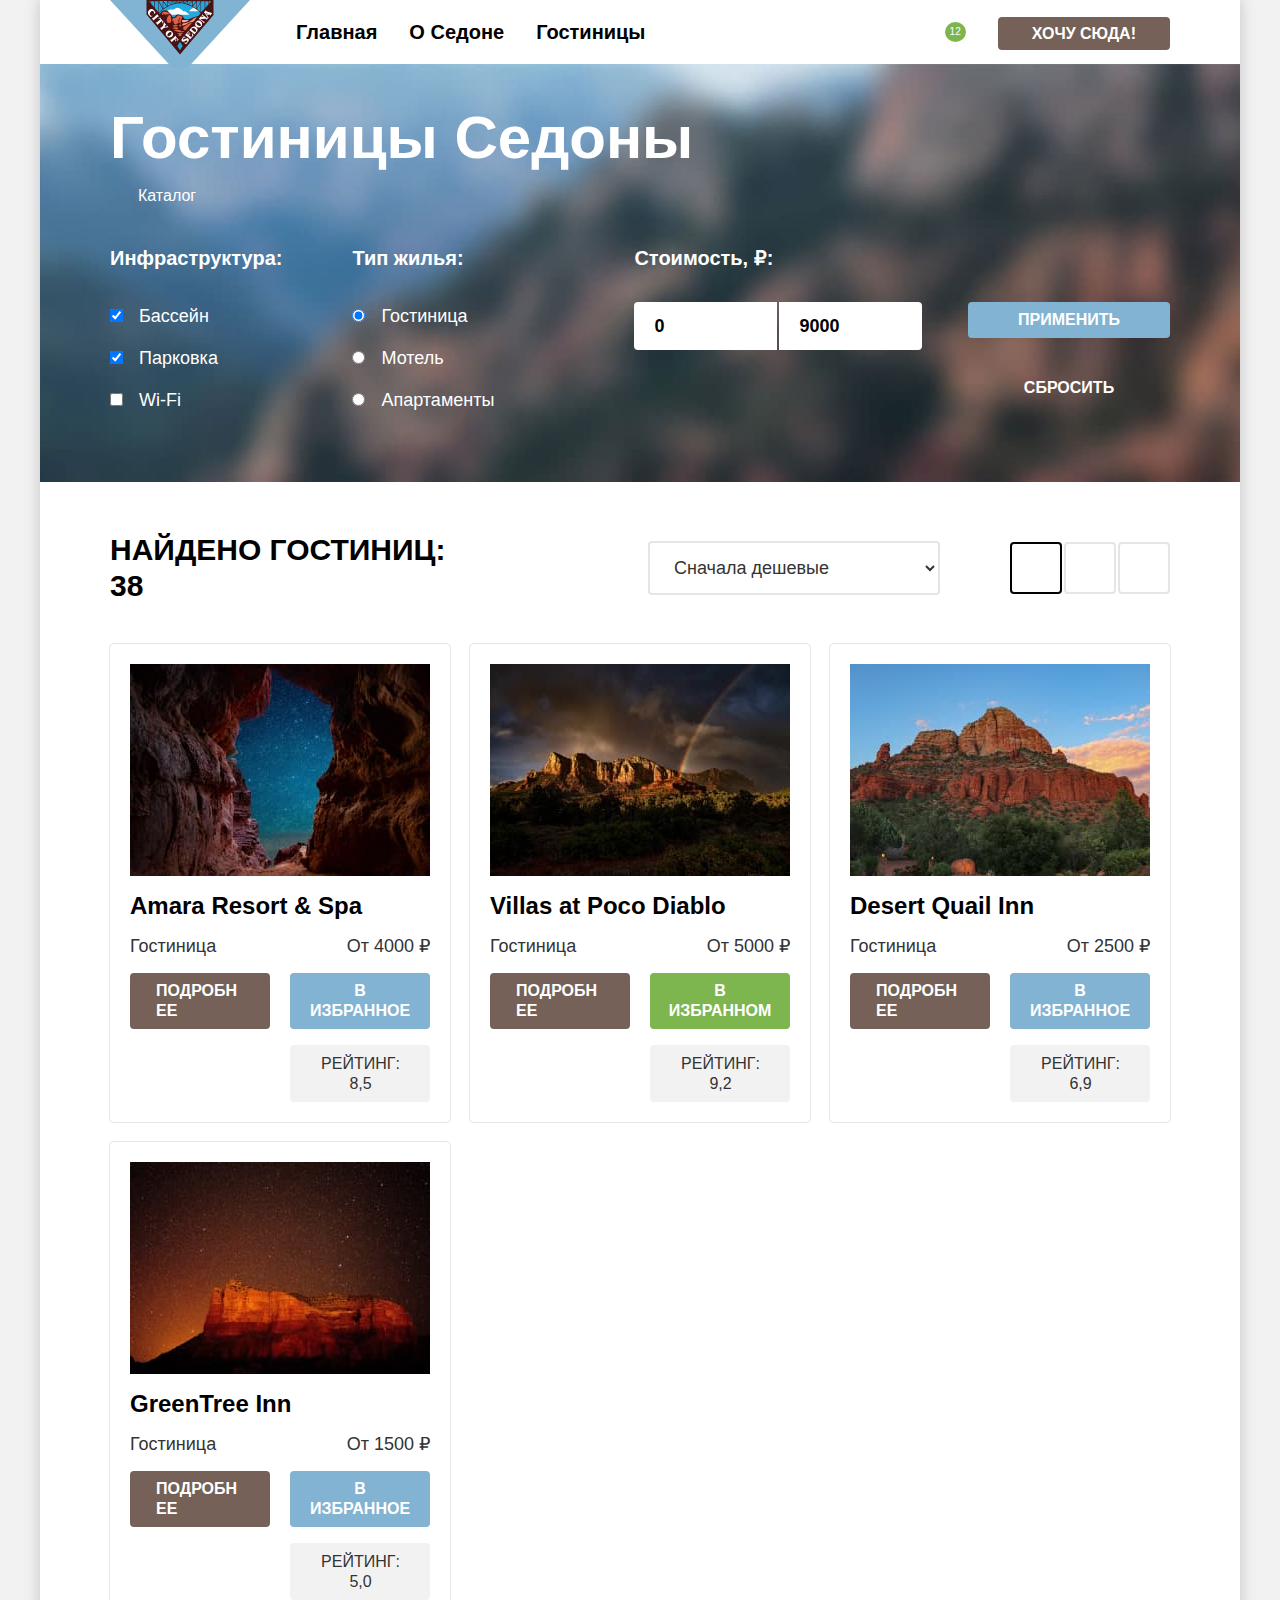
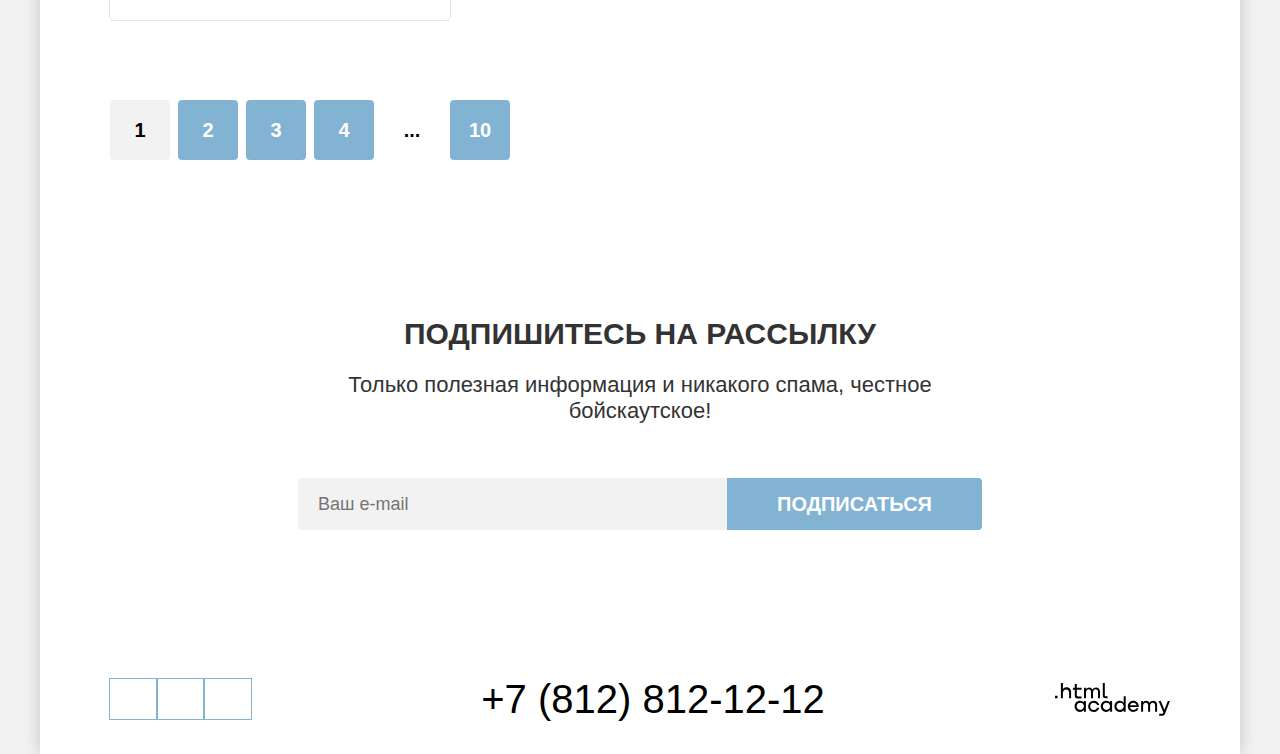
==== catalog.html @ 533cfab1 "Merge pull request #6 from AlexanderShuvatov/master" ====
<!DOCTYPE html>
<html lang="ru">

  <head>
    <meta charset="UTF-8" />
    <title>Каталог гостиниц Седоны</title>
    <link rel="stylesheet" href="styles/styles.css">
  </head>

  <body>
    <div class="site-container">
      <header data-test="header" class="page-header">
        <nav class="navigation">
          <a class="navigation-logo" href="index.html"><img src="images/logo-city-of-sedona.svg" width="140" height="70"
              alt="Логотип сайта Седона"></a>
          <ul class="navigation-list">
            <li class="navigation-item">
              <a class="navigation-link" href="index.html">Главная</a>
            </li>
            <li class="navigation-item">
              <a class="navigation-link" href="#">О Седоне</a>
            </li>
            <li class="navigation-item">
              <a class="navigation-link">Гостиницы</a>
            </li>
          </ul>
          <ul class="navigation-user-list">
            <li class="navigation-user-item">
              <a class="navigation-link navigation-user-link navigation-user-search" href="#">
                <span class="visually-hidden">Поиск</span>
              </a>
            </li>
            <li class="navigation-user-item">
              <a class="navigation-link navigation-user-link navigation-user-favourites" href="#">
                <span class="visually-hidden">Избранное</span>
                <span class="navigation-favourites-number">12</span>
              </a>
            </li>
            <li class="navigation-user-item navigation-user-item-btn">
              <a class="navigation-link navigation-user-link-btn btn" href="#">Хочу сюда!</a>
            </li>
          </ul>
        </nav>
      </header>
      <main data-test="main" class="catalog-main">
        <div class="filter-container">
          <header class="catalog-header">
            <h1 class="catalog-page-title">Гостиницы Седоны</h1>
            <ol class="breadcrumbs-list">
              <li class="breadcrumbs-item">
                <a class="breadcrumbs-item-link" href="index.html">
                  <span class="visually-hidden">Главная страница</span>
                </a>
              </li>
              <li class="breadcrumbs-item">
                <a class="breadcrumbs-item-link current">Каталог</a>
              </li>
            </ol>
          </header>
          <section data-test="filter" class="catalog-filter">
            <h2 class="visually-hidden">Фильтр гостиниц</h2>
            <form class="filter-form" action="https://echo.htmlacademy.ru/" method="get">
              <fieldset class="checkbox-filter-field">
                <legend class="fieldset-legend">Инфраструктура:</legend>
                <ul class="filter-list checkbox-filter-list">
                  <li class="filter-input checkbox-filter-input">
                    <label class="filter-label" for="swimming-pool"><input type="checkbox" id="swimming-pool"
                        name="Бассейн" value="Да" checked>Бассейн</label>
                  </li>
                  <li class="filter-input checkbox-filter-input">
                    <label class="filter-label" for="parking"><input type="checkbox" id="parking" name="Парковка"
                        value="Да" checked>Парковка</label>
                  </li>
                  <li class="filter-input checkbox-filter-input">
                    <label class="filter-label" for="wi-fi"><input type="checkbox" id="wi-fi" name="Wi-Fi"
                        value="Да">Wi-Fi</label>
                  </li>
                </ul>
              </fieldset>
              <fieldset class="radio-filter-field">
                <legend class="fieldset-legend">Тип жилья:</legend>
                <ul class="filter-list radio-filter-list">
                  <li class="filter-input radio-filter-input">
                    <label class="filter-label" for="hotel"><input type="radio" id="hotel" name="Тип жилья:"
                        value="Гостиница" checked>Гостиница</label>
                  </li>
                  <li class="filter-input radio-filter-input">
                    <label class="filter-label" for="motel"><input type="radio" id="motel" name="Тип жилья:"
                        value="Мотель">Мотель</label>
                  </li>
                  <li class="filter-input radio-filter-input">
                    <label class="filter-label" for="apartments"><input type="radio" id="apartments" name="Тип жилья:"
                        value="Апартаменты">Апартаменты</label>
                  </li>
                </ul>
              </fieldset>
              <fieldset class="cost-filter-field">
                <legend class="fieldset-legend fieldset-cost-legend">Стоимость, ₽:</legend>
                <label class="cost-filter-label min-cost-filter-label" for="min-cost"><span
                    class="visually-hidden">От:</span><input class="min-cost-filter" type="number" id="min-cost"
                    name="Стоимость от:" min="0" value="0"></label>
                <label class="cost-filter-label max-cost-filter-label" for="max-cost"><span
                    class="visually-hidden">До:</span><input class="max-cost-filter" type="number" id="max-cost"
                    name="Стоимость до:" min="0" value="9000"></label>
              </fieldset>
              <div class="filter-button-container">
                <button class="filter-btn filter-submit-btn" type="submit">Применить</button>
                <button class="filter-btn filter-reset-btn" type="reset">Сбросить</button>
              </div>
            </form>
          </section>
        </div>
        <div class="catalog-container">
          <section data-test="catalog" class="catalog">
            <div class="sorting-container">
              <h2 class="sorting-title">Найдено гостиниц: <span>38</span></h2>
              <select class="sorting-select" name="sorting-items">
                <option value="Сначала дешевые">Сначала дешевые</option>
                <option value="Сначала дорогие">Сначала дорогие</option>
              </select>
              <ul class="view-change-list">
                <li class="view-change-item active">
                  <a class="view-change-link view-change-link-tile" href="catalog.html?view=tile"><span
                      class="visually-hidden">Плитка</span></a>
                </li>
                <li class="view-change-item">
                  <a class="view-change-link view-change-link-card" href="catalog.html?view=card"><span
                      class="visually-hidden">Карточка</span></a>
                </li>
                <li class="view-change-item">
                  <a class="view-change-link view-change-link-list" href="catalog.html?view=list"><span
                      class="visually-hidden">Список</span></a>
                </li>
              </ul>
            </div>
            <ul class="catalog-hotels-list">
              <li class="catalog-hotel-card">
                <a href="#"><img src="images/catalog/hotel-amara-resort-spa.jpg" width="300" height="212"
                    alt="Амара Резорт и Спа"></a>
                <a class="hotels-item-link hotels-item-link-title" href="#">
                  <h3 class="catalog-hotel-title">Amara Resort & Spa</h3>
                </a>
                <p>Гостиница</p>
                <p class="hotel-cost">От 4000 ₽</p>
                <a class="more-details-btn btn" href="#">Подробнее</a>
                <button class="add-to-favourite-btn" type="button">В избранное</button>
                <p><span class="visually-hidden">4 звезды</span></p>
                <p class="hotel-rating">Рейтинг: 8,5</p>
              </li>
              <li class="catalog-hotel-card">
                <a href="#"><img src="images/catalog/hotel-villas-at-poco-diablo.jpg" width="300" height="212"
                    alt="Виллы Оф Поко Дайабло"></a>
                <a class="hotels-item-link hotels-item-link-title" href="#">
                  <h3 class="catalog-hotel-title">Villas at Poco Diablo</h3>
                </a>
                <p>Гостиница</p>
                <p class="hotel-cost">От 5000 ₽</p>
                <a class="more-details-btn btn" href="#">Подробнее</a>
                <button class="add-to-favourite-btn add-to-favourite-btn-active" type="button">В избранном</button>
                <p><span class="visually-hidden">4 звезды</span></p>
                <p class="hotel-rating">Рейтинг: 9,2</p>
              </li>
              <li class="catalog-hotel-card">
                <a href="#"><img src="images/catalog/hotel-desert-quail-inn.jpg" width="300" height="212"
                    alt="Дезерт Квейл Инн"></a>
                <a class="hotels-item-link hotels-item-link-title" href="#">
                  <h3 class="catalog-hotel-title">Desert Quail Inn</h3>
                </a>
                <p>Гостиница</p>
                <p class="hotel-cost">От 2500 ₽</p>
                <a class="more-details-btn btn" href="#">Подробнее</a>
                <button class="add-to-favourite-btn" type="button">В избранное</button>
                <p><span class="visually-hidden">3 звезды</span></p>
                <p class="hotel-rating">Рейтинг: 6,9</p>
              </li>
              <li class="catalog-hotel-card">
                <a href="#"><img src="images/catalog/hotel-greentree-inn.jpg" width="300" height="212"
                    alt="Гринтри Инн"></a>
                <a class="hotels-item-link hotels-item-link-title" href="#">
                  <h3 class="catalog-hotel-title">GreenTree Inn</h3>
                </a>
                <p>Гостиница</p>
                <p class="hotel-cost">От 1500 ₽</p>
                <a class="more-details-btn btn" href="#">Подробнее</a>
                <button class="add-to-favourite-btn" type="button">В избранное</button>
                <p><span class="visually-hidden">2 звезды</span></p>
                <p class="hotel-rating">Рейтинг: 5,0</p>
              </li>
            </ul>
            <ul class="pagination-list">
              <li class="pagination-item current">
                <a class="pagination-link current" href="#">1</a>
              </li>
              <li class="pagination-item">
                <a class="pagination-link" href="#">2</a>
              </li>
              <li class="pagination-item">
                <a class="pagination-link" href="#">3</a>
              </li>
              <li class="pagination-item">
                <a class="pagination-link" href="#">4</a>
              </li>
              <li class="pagination-item pagination-item-more">
                <a class="pagination-link pagination-link-more" href="#">...</a>
              </li>
              <li class="pagination-item">
                <a class="pagination-link" href="#">10</a>
              </li>
            </ul>
          </section>
        </div>
        <section data-test="subscribe" class="subscribe">
          <h2 class="subscribe-title subscribe-catalog-title">Подпишитесь на рассылку</h2>
          <p class="subscribe-text">Только полезная информация и никакого спама, честное бойскаутское!</p>
          <form class="subscribe-form" action="https://echo.htmlacademy.ru/" method="post">
            <label for="user-email" class="visually-hidden">Введите ваш e-mail:</label>
            <input class="subscribe-email" id="user-email" name="email" type="email" placeholder="Ваш e-mail"
              autocomplete="off" required>
            <button class="subscribe-btn" type="submit">Подписаться</button>
          </form>
        </section>
      </main>
      <footer data-test="footer" class="page-footer">
        <ul class="socials-list">
          <li class="socials-item">
            <a class="social-link social-link-vk" href="#"><span class="visually-hidden">В Контакте</span></a>
          </li>
          <li class="socials-item">
            <a class="social-link social-link-telegramm" href="#"><span class="visually-hidden">Телеграмм</span></a>
          </li>
          <li class="socials-item">
            <a class="social-link social-link-youtube" href="#"><span class="visually-hidden">Youtube</span></a>
          </li>
        </ul>
        <address class="phone-number">
          <a class="phone-number-link" href="tel:+78128121212">+7 (812) 812-12-12</a>
        </address>
        <a class="htmlacademy-logo" href="https://htmlacademy.ru/intensive/htmlcss">
          <span class="visually-hidden">Логотип HTML Academy</span>
        </a>
      </footer>
    </div>
  </body>

</html>
---- styles/styles.css ----
@font-face {
  font-family: "PT Sans";
  font-weight: 400;
  font-style: normal;
  src: url(../fonts/ptsans-400.woff2) format(woff2);
  font-display: swap;
}

@font-face {
  font-family: "PT Sans";
  font-weight: 700;
  font-style: normal;
  src: url(../fonts/ptsans-700.woff2) format(woff2);
  font-display: swap;
}

html {
  height: 100%;
}

body {
  height: 100%;
  margin: 0;
  font-family: "PT Sans", "Arial", sans-serif;
  font-size: 22px;
  line-height: 26px;
  font-weight: normal;
  color: #333333;
  background-color: #F2F2F2;
}

.visually-hidden {
  position: absolute;
  width: 1px;
  height: 1px;
  margin: -1px;
  border: 0;
  padding: 0;
  white-space: nowrap;
  clip-path: inset(100%);
  clip: rect(0 0 0 0);
  overflow: hidden;
}

.site-container {
  display: flex;
  flex-direction: column;
  width: 1200px;
  min-height: 100%;
  margin: 0 auto;
  background-color: #ffffff;
  box-shadow: 0 0 15px rgba(0, 0, 0, 0.2);
}

.page-header {
  color: #000000;
  background-color: #ffffff;
}

.navigation {
  display: flex;
  gap: 30px;
  padding: 0 70px;
  font-size: 20px;
  line-height: 24px;
  font-weight: 700;
}

.navigation-logo {
  display: block;
  width: 140px;
  margin-bottom: -11px;
  z-index: 1;
}

.navigation-list {
  display: flex;
  flex-wrap: wrap;
  align-items: flex-start;
  min-width: 350px;
  margin: 0;
  padding: 0;
  list-style-type: none;
}

.navigation-item .navigation-link {
  display: block;
  padding: 20px 16px;
}

.navigation-link {
  text-decoration: none;
  color: inherit;
}

.navigation-user-list {
  display: flex;
  flex-wrap: wrap;
  justify-content: flex-end;
  align-items: flex-start;
  min-width: 320px;
  margin: 0;
  margin-left: auto;
  padding: 0;
  list-style-type: none;
}

.navigation-user-link {
  display: block;
  min-width: 20px;
  min-height: 20px;
  padding: 22px 12px;
}

.navigation-favourites-number {
  display: block;
  min-width: 20px;
  min-height: 20px;
  padding: 5px 5px;
  box-sizing: border-box;
  font-size: 10px;
  line-height: 10px;
  font-weight: normal;
  color: #ffffff;
  background-color: #7DB54F;
  border-radius: 50%;
}

.navigation-user-item-btn {
  min-width: 160px;
  padding: 20px 0 20px 20px;
}

.navigation-user-link-btn {
  padding: 8px 34px;
  font-size: 16px;
  line-height: 20px;
  font-weight: 700;
  text-transform: uppercase;
  color: #ffffff;
}

.btn {
  background-color: #756157;
  border-radius: 4px;
}

.page-main {
  flex-grow: 1;
  text-align: center;
}

.page-hero {
  display: flex;
  flex-direction: column;
  justify-content: center;
  align-items: center;
  background-color: #82B3D3;
  background-image: url(../images/divider.svg), url(../images/index-background.jpg);
  background-repeat: no-repeat;
  background-size: 100% auto, cover;
  background-position: left bottom, center;
}

.welcome-logo {
  padding: 51px 371px 82px;
}

.advantages {
  display: flex;
  flex-direction: column;
  justify-content: center;
  align-items: center;
  padding-top: 69px;
  background-color: #ffffff;
}

.advantages-slogan {
  max-width: 620px;
  margin: 0;
  margin-bottom: 25px;
  font-size: 30px;
  line-height: 36px;
  font-weight: 700;
  text-transform: uppercase;
  color: #000000;
}

.advantages-text {
  margin: 0;
  margin-bottom: 90px;
  padding: 0 70px;
}

.advantages-list {
  display: flex;
  flex-wrap: wrap;
  margin: 0;
  padding: 0;
  list-style-type: none;
}

.advantages-item-short {
  display: flex;
  flex-direction: column;
  flex-grow: 1;
  justify-content: center;
  align-items: center;
  box-sizing: border-box;
  width: 400px;
  min-height: 385px;
  padding: 20px 85px;
}

.advantages-item-short:nth-child(even) {
  background-color: rgba(131, 179, 211, 0.12);
}

.advantages-item-short:nth-child(odd) {
  background-color: rgba(131, 179, 211, 0.2);
}

.advantages-item-subtitle {
  margin: 0;
  margin-bottom: 60px;
  max-width: 175px;
  font-size: 24px;
  line-height: 28px;
  text-transform: uppercase;
  color: #000000;
}

.advantages-item-text {
  margin: 0;
  font-size: 18px;
  line-height: 21px;
}

.advantages-item-with-photo {
  display: flex;
  color: #ffffff;
  background-color: #82B3D3;
}

.advantages-item-with-photo:last-child {
  flex-direction: row-reverse;
}

.advantages-item-with-photo .advantages-container {
  display: flex;
  flex-direction: column;
  justify-content: center;
  align-items: center;
  box-sizing: border-box;
  padding: 20px 85px;
}

.advantages-item-with-photo .advantages-item-subtitle {
  color: inherit;
}

.advantages-item-with-photo img {
  display: block;
  align-self: center;
}

.advantages-container {
  display: flex;
  flex-direction: column;
  justify-content: center;
}

.services {
  display: flex;
  flex-direction: column;
  justify-content: center;
  align-items: center;
  padding-top: 64px;
  background-color: #ffffff;
}

.services-slogan {
  max-width: 505px;
  margin: 0;
  margin-bottom: 20px;
  font-size: 30px;
  line-height: 36px;
  font-weight: 700;
  text-transform: uppercase;
  color: #000000;
}

.services-text {
  margin: 0;
  margin-bottom: 64px;
  padding: 0 70px;
}

.services-list {
  display: flex;
  flex-wrap: wrap;
  margin: 0;
  padding: 0;
  list-style-type: none;
}

.services-item {
  display: flex;
  flex-direction: column;
  flex-grow: 1;
  justify-content: center;
  padding: 10px 85px;
  box-sizing: border-box;
  width: 400px;
  min-height: 385px;
}

.services-item:nth-child(odd) {
  background-color: rgba(131, 179, 211, 0.12)
}

.services-item-subtitle {
  margin: 0;
  margin-bottom: 30px;
  font-size: 24px;
  line-height: 28px;
  text-transform: uppercase;
  word-break: break-all;
  color: #000000;
}

.services-item-text {
  margin: 0;
  font-size: 18px;
  line-height: 21px;
}

.search {
  display: flex;
  flex-direction: column;
  justify-content: center;
  align-items: center;
  padding: 96px 304px;
  background-color: #ffffff;
}

.search-title {
  margin: 0;
  margin-bottom: 20px;
  font-size: 30px;
  line-height: 36px;
  text-transform: uppercase;
  color: #000000;
}

.search-text {
  margin: 0;
  margin-bottom: 54px;
}

.search-btn {
  padding: 8px 50px;
  border-style: none;
  font-family: inherit;
  font-size: 20px;
  line-height: 36px;
  font-weight: 700;
  text-transform: uppercase;
  color: #ffffff;
  cursor: pointer;
}

.subscribe {
  display: flex;
  flex-direction: column;
  justify-content: center;
  align-items: center;
  padding: 96px 258px 104px;
  text-align: center;
  background-color: #ffffff;
}

.page-main-subscribe {
  color: #ffffff;
  background-color: #82B3D3;
  background-image: url(../images/subscribe-background.jpg);
  background-repeat: no-repeat;
  background-size: cover;
  background-position: top;
}

.subscribe-title {
  margin: 0;
  margin-bottom: 20px;
  font-size: 30px;
  line-height: 36px;
  text-transform: uppercase;
}

.subscribe-text {
  margin: 0;
  margin-bottom: 54px;
}

.subscribe-form {
  display: flex;
  min-width: 684px;
}

.subscribe-email {
  flex-grow: 1;
  padding: 14px 20px;
  box-sizing: border-box;
  font-family: inherit;
  font-size: 18px;
  line-height: 24px;
  background-color: #F2F2F2;
  border-style: none;
  border-top-left-radius: 4px;
  border-bottom-left-radius: 4px;
}

.subscribe-btn {
  padding: 8px 50px;
  font-family: inherit;
  font-size: 20px;
  line-height: 36px;
  font-weight: 700;
  text-transform: uppercase;
  color: #ffffff;
  background-color: #82B3D3;
  border-style: none;
  border-top-right-radius: 4px;
  border-bottom-right-radius: 4px;
  cursor: pointer;
}

.page-footer {
  display: flex;
  justify-content: space-between;
  align-items: center;
  min-height: 50px;
  padding: 40px 70px 30px 70px;
  color: #000000;
  background-color: #ffffff;
}

.socials-list {
  display: flex;
  flex-wrap: wrap;
  align-items: center;
  max-width: 142px;
  min-height: 40px;
  margin: 0;
  padding: 0;
  list-style-type: none;
}

.social-link {
  display: block;
  min-width: 47px;
  height: 40px;

  outline: 1px solid #82B3D3;
}

.page-footer .phone-number-link {
  max-width: 720px;
  font-size: 40px;
  line-height: 40px;
  font-style: normal;
  text-decoration: none;
  color: #000000;
}

.page-footer .htmlacademy-logo {
  min-width: 115px;
  min-height: 33px;
  background-image: url(../images/html-academy-logo.svg);
  background-repeat: no-repeat;
  background-position: center;
}

.catalog-main {
  flex-grow: 1;
  background-color: #ffffff;
}

.filter-container {
  display: flex;
  flex-direction: column;
  padding: 35px 70px 70px 70px;
  color: #ffffff;
  background-color: #82B3D3;
  background-image: url(../images/filter-background.jpg);
  background-repeat: no-repeat;
  background-size: cover;
  background-position: center;
}

.catalog-page-title {
  margin: 0;
  margin-bottom: 8px;
  font-size: 60px;
  line-height: 78px;
}

.breadcrumbs-list {
  display: flex;
  margin: 0;
  margin-bottom: 40px;
  padding: 0;
  font-size: 16px;
  line-height: 21px;
  list-style-type: none;
}

.breadcrumbs-item {
  margin-right: 28px;
}

.breadcrumbs-item-link {
  color: inherit;
  text-decoration: none;
}

.catalog-filter {
  display: flex;
  flex-direction: column;
}

.filter-form {
  display: flex;
  min-height: 160px;
}

.checkbox-filter-field {
  margin: 0;
  margin-right: 70px;
  padding: 0;
  border-style: none;
}

.fieldset-legend {
  margin-bottom: 32px;
  padding: 0;
  font-size: 20px;
  line-height: 24px;
  font-weight: 700;
}

.filter-list {
  list-style-type: none;
}

.checkbox-filter-list {
  margin: 0;
  padding: 0;
}

.filter-input:not(:last-child) {
  margin-bottom: 16px;
}

.filter-label {
  font-size: 18px;
  line-height: 23px;
}

.filter-label input {
  margin: 0;
  margin-right: 16px;
}

.radio-filter-field {
  margin: 0;
  margin-right: 140px;
  padding: 0;
  border-style: none;
}

.radio-filter-list {
  margin: 0;
  padding: 0;
}

.cost-filter-field {
  display: flex;
  flex-wrap: wrap;
  margin: 0;
  padding: 0;
  border-style: none;
}

.min-cost-filter {
  width: 143px;
  margin: 0;
  margin-right: 2px;
  padding: 12px 20px;
  box-sizing: border-box;
  font-family: inherit;
  font-size: 18px;
  line-height: 24px;
  font-weight: 700;
  border-style: none;
  border-top-left-radius: 4px;
  border-bottom-left-radius: 4px;
}

.max-cost-filter {
  width: 143px;
  margin: 0;
  padding: 12px 20px;
  box-sizing: border-box;
  font-family: inherit;
  font-size: 18px;
  line-height: 24px;
  font-weight: 700;
  border-style: none;
  border-top-right-radius: 4px;
  border-bottom-right-radius: 4px;
}

.filter-button-container {
  display: flex;
  flex-direction: column;
  margin-left: auto;
}

.filter-btn {
  padding: 8px 50px;
  border-radius: 4px;
  border-style: none;
  font-family: inherit;
  font-size: 16px;
  line-height: 20px;
  font-weight: 700;
  text-transform: uppercase;
  color: #ffffff;
}

.filter-submit-btn {
  margin: 56px 0 32px;
  background-color: #82B3D3;
  cursor: pointer;
}

.filter-reset-btn {
  background-color: transparent;
  cursor: pointer;
}

.catalog-container {
  padding: 50px 70px 60px;
}

.catalog {
  font-size: 18px;
  line-height: 21px;
  color: #000000;
  background-color: #ffffff;
}

.sorting-container {
  display: flex;
  align-items: center;
  margin-bottom: 40px;
  color: #000000;
  background-color: #ffffff;
}

.sorting-title {
  width: 338px;
  margin: 0;
  margin-right: 200px;
  font-size: 30px;
  line-height: 36px;
  text-transform: uppercase;
}

.sorting-select {
  width: 292px;
  padding: 14px 35px 14px 20px;
  box-sizing: border-box;
  font-family: inherit;
  font-size: 18px;
  line-height: 21px;
  color: #333333;
  background-color: #ffffff;
  border: 2px solid #E5E5E5;
  border-radius: 4px;
}

.view-change-list {
  display: flex;
  justify-content: space-between;
  width: 160px;
  margin: 0;
  margin-left: auto;
  padding: 0;
  list-style-type: none;
}

.view-change-item {
  width: 48px;
  height: 48px;
  border: 2px solid #E5E5E5;
  border-radius: 4px;
}

.view-change-item.active {
  border: 2px solid #000000;
}

.view-change-link {
  display: block;
  width: 16px;
  height: 14px;
  padding: 17px 16px;
  color: #000000;
  text-decoration: none;
}

.catalog-hotels-list {
  display: grid;
  grid-template-columns: repeat(3, 340px);
  gap: 20px;
  margin: 0;
  margin-bottom: 80px;
  padding: 0;
  list-style-type: none;
}

.catalog-hotel-card {
  display: grid;
  grid-template-columns: repeat(2, 140px);
  grid-template-rows: min-content auto;
  grid-auto-rows: min-content;
  gap: 16px 20px;
  padding: 20px;
  outline: 1px solid #E6E6E6;
  border-radius: 4px;
}

.hotels-item-link {
  text-decoration: none;
  color: #000000;
}

.catalog-hotel-card img {
  display: block;
}

.hotels-item-link-title {
  grid-column: 1 / -1;
}

.catalog-hotel-title {
  margin: 0;
  font-size: 24px;
  line-height: 28px;
}

.catalog-hotel-card p {
  margin: 0;
  color: #333333;
}

.catalog-hotel-card .hotel-cost {
  text-align: end;
}

.more-details-btn {
  padding: 8px 26px;
  font-size: 16px;
  line-height: 20px;
  font-weight: 700;
  font-style: normal;
  text-transform: uppercase;
  text-decoration: none;
  word-break: break-all;
  color: #ffffff;
}

.add-to-favourite-btn {
  padding: 8px 20px;
  border-style: none;
  border-radius: 4px;
  font-family: inherit;
  font-size: 16px;
  line-height: 20px;
  font-weight: 700;
  text-transform: uppercase;
  color: #ffffff;
  background-color: #82B3D3;
  cursor: pointer;
}

.add-to-favourite-btn-active {
  padding: 8px 18px;
  background-color: #7DB54F;
}

.hotel-rating {
  box-sizing: border-box;
  padding: 9px 22px 8px 23px;
  border-radius: 4px;
  font-size: 16px;
  line-height: 20px;
  text-align: center;
  text-transform: uppercase;
  background-color: #F2F2F2;
}

.pagination-list {
  display: flex;
  flex-wrap: wrap;
  gap: 8px;
  margin: 0;
  padding: 0;
  list-style-type: none;
}

.pagination-item {
  min-width: 60px;
  min-height: 60px;
  color: #ffffff;
  background-color: #82B3D3;
  border-radius: 4px;
}

.pagination-item.current {
  color: #000000;
  background-color: #F2F2F2;
}

.pagination-link {
  display: block;
  padding: 12px 12px;
  font-size: 20px;
  line-height: 36px;
  font-weight: 700;
  text-align: center;
  text-decoration: none;
  color: inherit;
}

.pagination-item-more {
  color: #000000;
  background-color: #ffffff;
}
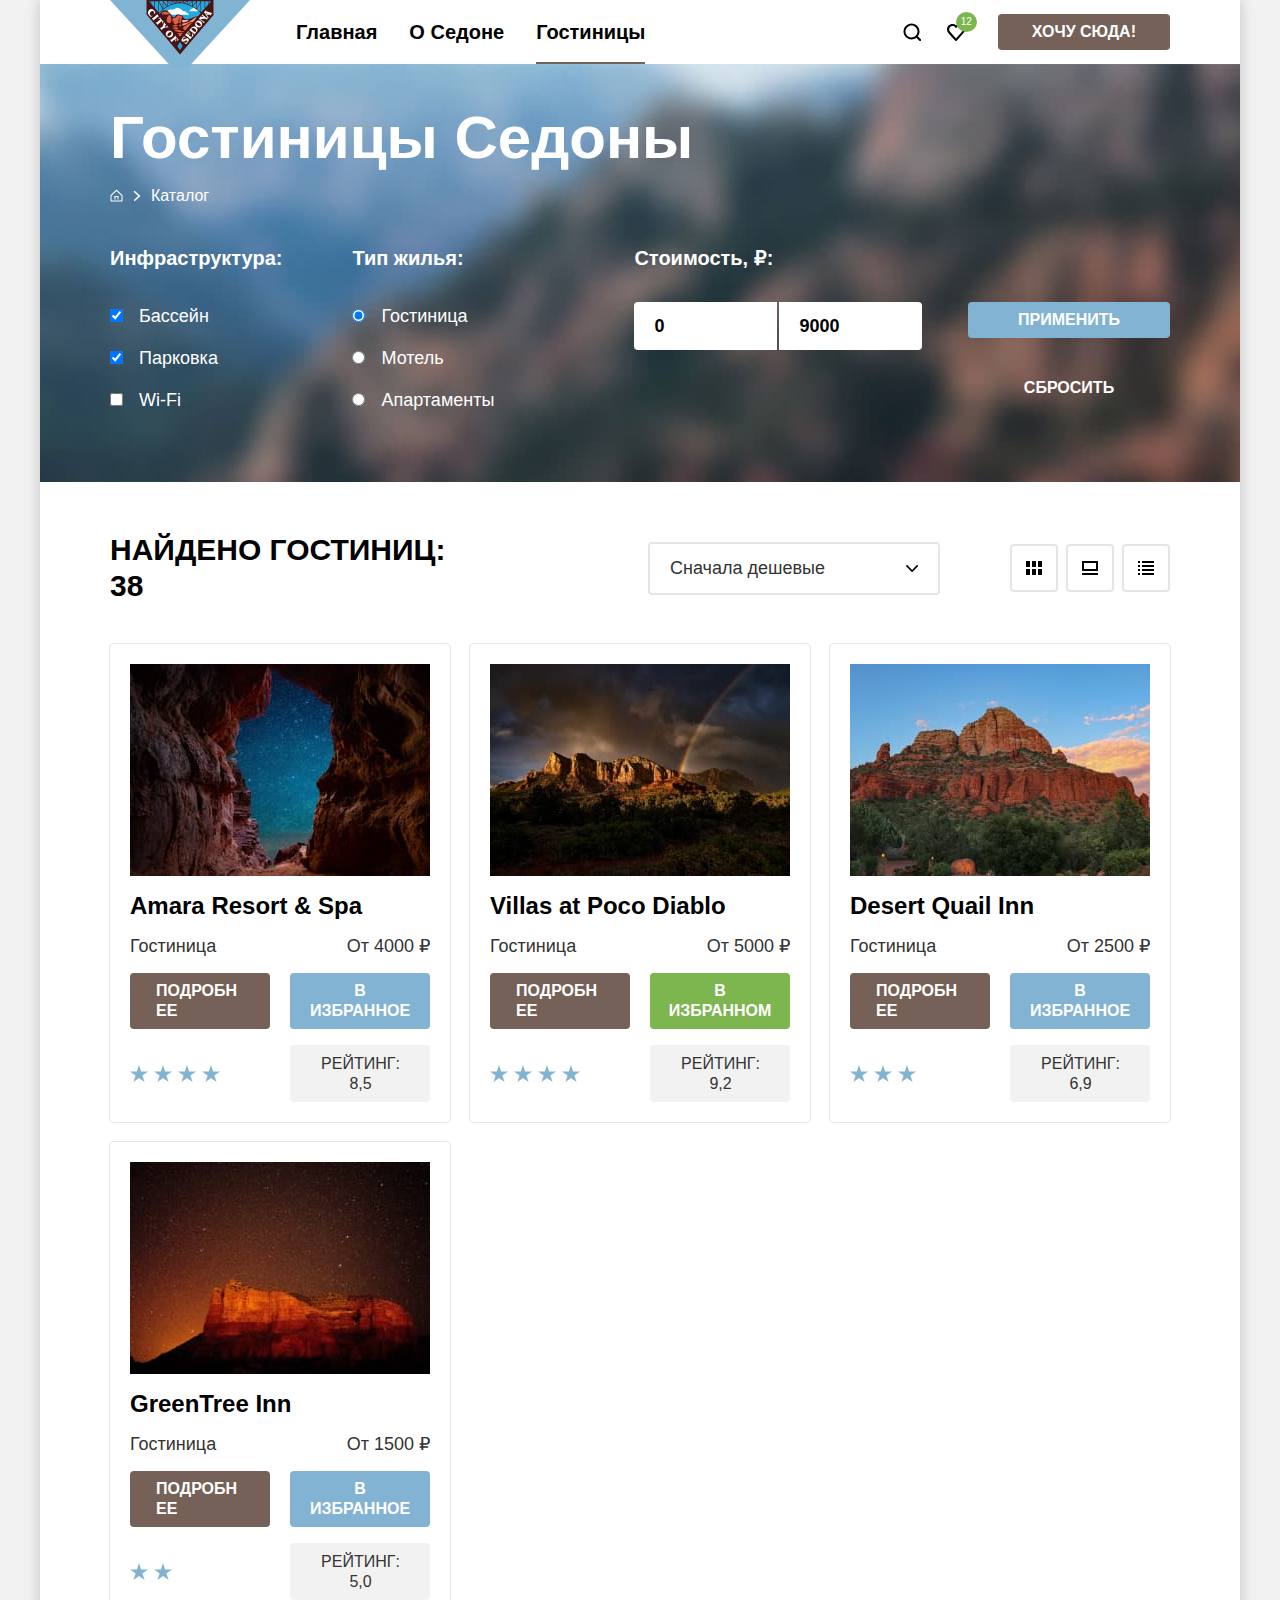
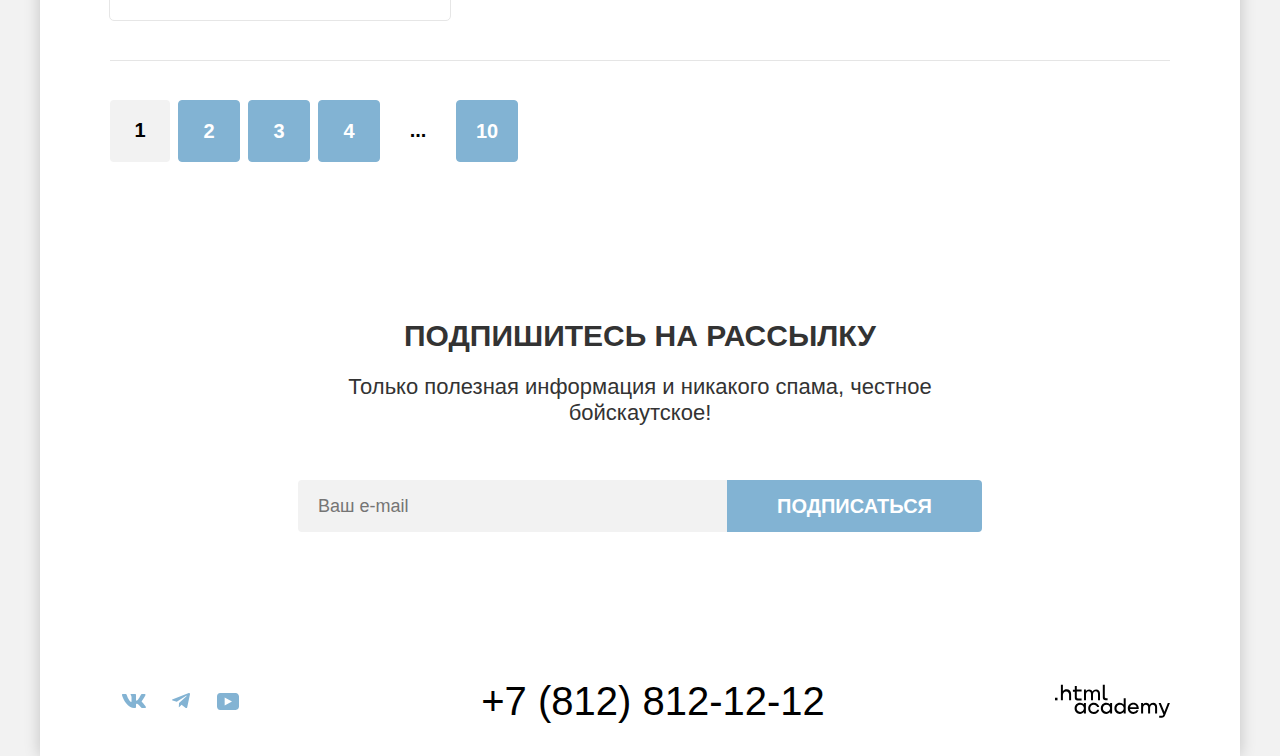
==== commit 7ce9ef71: "Добавляет декоративные элементы" ====
--- a/catalog.html
+++ b/catalog.html
@@ -21,23 +21,33 @@
               <a class="navigation-link" href="#">О Седоне</a>
             </li>
             <li class="navigation-item">
-              <a class="navigation-link">Гостиницы</a>
+              <a class="navigation-link navigation-link-current" href="catalog.html">Гостиницы</a>
             </li>
           </ul>
           <ul class="navigation-user-list">
             <li class="navigation-user-item">
-              <a class="navigation-link navigation-user-link navigation-user-search" href="#">
+              <a class="navigation-user-link navigation-user-search" href="#">
+                <svg class="search-logo" aria-hidden="true" focusable="false" width="18" height="18" viewBox="0 0 18 18"
+                  fill="black" xmlns="http://www.w3.org/2000/svg">
+                  <path
+                    d="M18.5 17.0083L14.8 13.3287C15.8 12.0359 16.5 10.3453 16.5 8.4558C16.5 4.08011 12.9 0.5 8.5 0.5C4.1 0.5 0.5 4.17956 0.5 8.55525C0.5 12.9309 4.1 16.511 8.5 16.511C10.3 16.511 12 15.9144 13.4 14.8204L17.1 18.5L18.5 17.0083ZM8.5 14.5221C5.2 14.5221 2.5 11.837 2.5 8.55525C2.5 5.27348 5.2 2.5884 8.5 2.5884C11.8 2.5884 14.5 5.27348 14.5 8.55525C14.5 11.837 11.8 14.5221 8.5 14.5221Z" />
+                </svg>
                 <span class="visually-hidden">Поиск</span>
               </a>
             </li>
             <li class="navigation-user-item">
-              <a class="navigation-link navigation-user-link navigation-user-favourites" href="#">
+              <a class="navigation-user-link navigation-user-favourites" href="#">
+                <svg class="favourites-logo" aria-hidden="true" focusable="false" width="18" height="17"
+                  viewBox="0 0 18 17" fill="black" xmlns="http://www.w3.org/2000/svg">
+                  <path
+                    d="M8.9 17C8.6 17 8.3 16.9 8.1 16.6C2.7 10.5 1.4 9.1 1.1 8.7C0.4 7.8 0 6.6 0 5.4C0 2.4 2.4 0 5.5 0C6.8 0 8 0.5 9 1.3C10 0.5 11.3 0 12.5 0C15.5 0 18 2.4 18 5.4C18 6.7 17.5 7.9 16.7 8.8L9.7 16.7C9.5 16.9 9.3 17 8.9 17ZM2.9 7.5C3.2 7.9 6.4 11.5 9 14.4L15.2 7.4C15.7 6.9 15.9 6.2 15.9 5.4C15.9 3.6 14.4 2.1 12.6 2.1C11.6 2.1 10.6 2.6 9.9 3.4C9.6 3.7 9.3 3.8 9 3.8C8.7 3.8 8.4 3.6 8.2 3.4C7.5 2.6 6.5 2.1 5.5 2.1C3.7 2.1 2.2 3.6 2.2 5.4C2.1 6.3 2.5 7 2.9 7.5C2.8 7.5 2.8 7.5 2.9 7.5Z" />
+                </svg>
                 <span class="visually-hidden">Избранное</span>
                 <span class="navigation-favourites-number">12</span>
               </a>
             </li>
             <li class="navigation-user-item navigation-user-item-btn">
-              <a class="navigation-link navigation-user-link-btn btn" href="#">Хочу сюда!</a>
+              <a class="navigation-user-link-btn btn-main" href="#">Хочу сюда!</a>
             </li>
           </ul>
         </nav>
@@ -49,11 +59,18 @@
             <ol class="breadcrumbs-list">
               <li class="breadcrumbs-item">
                 <a class="breadcrumbs-item-link" href="index.html">
+                  <svg class="breadcrumbs-homepage-logo" width="13" height="13" viewBox="0 0 13 13" fill="none"
+                    xmlns="http://www.w3.org/2000/svg">
+                    <path
+                      d="M6.5 0.5L0.5 6.30006V12.5001H12.5V6.30006L6.5 0.5ZM11.5 11.5001H1.5V6.70005L6.5 1.9L11.5 6.70005V11.5001Z"
+                      fill="white" />
+                    <path d="M4.5 10.5001H5.5V8.00005H7.5V10.5001H8.5V7.00005H4.5V10.5001Z" fill="white" />
+                  </svg>
                   <span class="visually-hidden">Главная страница</span>
                 </a>
               </li>
               <li class="breadcrumbs-item">
-                <a class="breadcrumbs-item-link current">Каталог</a>
+                <a class="breadcrumbs-item-link current" href="catalog.html">Каталог</a>
               </li>
             </ol>
           </header>
@@ -104,7 +121,7 @@
                     name="Стоимость до:" min="0" value="9000"></label>
               </fieldset>
               <div class="filter-button-container">
-                <button class="filter-btn filter-submit-btn" type="submit">Применить</button>
+                <button class="filter-btn filter-submit-btn btn-additional" type="submit">Применить</button>
                 <button class="filter-btn filter-reset-btn" type="reset">Сбросить</button>
               </div>
             </form>
@@ -120,70 +137,94 @@
               </select>
               <ul class="view-change-list">
                 <li class="view-change-item active">
-                  <a class="view-change-link view-change-link-tile" href="catalog.html?view=tile"><span
-                      class="visually-hidden">Плитка</span></a>
+                  <a class="view-change-link view-change-link-tile" href="catalog.html?view=tile">
+                    <span class="visually-hidden">Плитка</span>
+                  </a>
                 </li>
                 <li class="view-change-item">
-                  <a class="view-change-link view-change-link-card" href="catalog.html?view=card"><span
-                      class="visually-hidden">Карточка</span></a>
+                  <a class="view-change-link view-change-link-card" href="catalog.html?view=card">
+                    <span class="visually-hidden">Карточка</span>
+                  </a>
                 </li>
                 <li class="view-change-item">
-                  <a class="view-change-link view-change-link-list" href="catalog.html?view=list"><span
-                      class="visually-hidden">Список</span></a>
+                  <a class="view-change-link view-change-link-list" href="catalog.html?view=list">
+                    <span class="visually-hidden">Список</span>
+                  </a>
                 </li>
               </ul>
             </div>
             <ul class="catalog-hotels-list">
               <li class="catalog-hotel-card">
-                <a href="#"><img src="images/catalog/hotel-amara-resort-spa.jpg" width="300" height="212"
-                    alt="Амара Резорт и Спа"></a>
-                <a class="hotels-item-link hotels-item-link-title" href="#">
+                <a class="hotels-item-img-link" href="#"><img src="images/catalog/hotel-amara-resort-spa.jpg"
+                    width="300" height="212" alt="Амара Резорт и Спа"></a>
+                <a class="hotels-item-link hotels-item-title-link" href="#">
                   <h3 class="catalog-hotel-title">Amara Resort & Spa</h3>
                 </a>
                 <p>Гостиница</p>
                 <p class="hotel-cost">От 4000 ₽</p>
-                <a class="more-details-btn btn" href="#">Подробнее</a>
-                <button class="add-to-favourite-btn" type="button">В избранное</button>
-                <p><span class="visually-hidden">4 звезды</span></p>
+                <a class="more-details-btn btn-main" href="#">Подробнее</a>
+                <button class="add-to-favourite-btn btn-additional" type="button">В избранное</button>
+                <p class="hotel-stars">
+                  <span class="visually-hidden">4 звезды</span>
+                  <span class="hotel-single-star"></span>
+                  <span class="hotel-single-star"></span>
+                  <span class="hotel-single-star"></span>
+                  <span class="hotel-single-star"></span>
+                </p>
                 <p class="hotel-rating">Рейтинг: 8,5</p>
               </li>
               <li class="catalog-hotel-card">
-                <a href="#"><img src="images/catalog/hotel-villas-at-poco-diablo.jpg" width="300" height="212"
-                    alt="Виллы Оф Поко Дайабло"></a>
-                <a class="hotels-item-link hotels-item-link-title" href="#">
+                <a class="hotels-item-img-link" href="#"><img src="images/catalog/hotel-villas-at-poco-diablo.jpg"
+                    width="300" height="212" alt="Виллы Оф Поко Дайабло"></a>
+                <a class="hotels-item-link hotels-item-title-link" href="#">
                   <h3 class="catalog-hotel-title">Villas at Poco Diablo</h3>
                 </a>
                 <p>Гостиница</p>
                 <p class="hotel-cost">От 5000 ₽</p>
-                <a class="more-details-btn btn" href="#">Подробнее</a>
-                <button class="add-to-favourite-btn add-to-favourite-btn-active" type="button">В избранном</button>
-                <p><span class="visually-hidden">4 звезды</span></p>
+                <a class="more-details-btn btn-main" href="#">Подробнее</a>
+                <button class="add-to-favourite-btn btn-additional active" type="button">В избранном</button>
+                <p class="hotel-stars">
+                  <span class="visually-hidden">4 звезды</span>
+                  <span class="hotel-single-star"></span>
+                  <span class="hotel-single-star"></span>
+                  <span class="hotel-single-star"></span>
+                  <span class="hotel-single-star"></span>
+                </p>
                 <p class="hotel-rating">Рейтинг: 9,2</p>
               </li>
               <li class="catalog-hotel-card">
-                <a href="#"><img src="images/catalog/hotel-desert-quail-inn.jpg" width="300" height="212"
-                    alt="Дезерт Квейл Инн"></a>
-                <a class="hotels-item-link hotels-item-link-title" href="#">
+                <a class="hotels-item-img-link" href="#"><img src="images/catalog/hotel-desert-quail-inn.jpg"
+                    width="300" height="212" alt="Дезерт Квейл Инн"></a>
+                <a class="hotels-item-link hotels-item-title-link" href="#">
                   <h3 class="catalog-hotel-title">Desert Quail Inn</h3>
                 </a>
                 <p>Гостиница</p>
                 <p class="hotel-cost">От 2500 ₽</p>
-                <a class="more-details-btn btn" href="#">Подробнее</a>
-                <button class="add-to-favourite-btn" type="button">В избранное</button>
-                <p><span class="visually-hidden">3 звезды</span></p>
+                <a class="more-details-btn btn-main" href="#">Подробнее</a>
+                <button class="add-to-favourite-btn btn-additional" type="button">В избранное</button>
+                <p class="hotel-stars">
+                  <span class="visually-hidden">3 звезды</span>
+                  <span class="hotel-single-star"></span>
+                  <span class="hotel-single-star"></span>
+                  <span class="hotel-single-star"></span>
+                </p>
                 <p class="hotel-rating">Рейтинг: 6,9</p>
               </li>
               <li class="catalog-hotel-card">
-                <a href="#"><img src="images/catalog/hotel-greentree-inn.jpg" width="300" height="212"
-                    alt="Гринтри Инн"></a>
-                <a class="hotels-item-link hotels-item-link-title" href="#">
+                <a class="hotels-item-img-link" href="#"><img src="images/catalog/hotel-greentree-inn.jpg" width="300"
+                    height="212" alt="Гринтри Инн"></a>
+                <a class="hotels-item-link hotels-item-title-link" href="#">
                   <h3 class="catalog-hotel-title">GreenTree Inn</h3>
                 </a>
                 <p>Гостиница</p>
                 <p class="hotel-cost">От 1500 ₽</p>
-                <a class="more-details-btn btn" href="#">Подробнее</a>
-                <button class="add-to-favourite-btn" type="button">В избранное</button>
-                <p><span class="visually-hidden">2 звезды</span></p>
+                <a class="more-details-btn btn-main" href="#">Подробнее</a>
+                <button class="add-to-favourite-btn btn-additional" type="button">В избранное</button>
+                <p class="hotel-stars">
+                  <span class="visually-hidden">2 звезды</span>
+                  <span class="hotel-single-star"></span>
+                  <span class="hotel-single-star"></span>
+                </p>
                 <p class="hotel-rating">Рейтинг: 5,0</p>
               </li>
             </ul>
@@ -216,26 +257,73 @@
             <label for="user-email" class="visually-hidden">Введите ваш e-mail:</label>
             <input class="subscribe-email" id="user-email" name="email" type="email" placeholder="Ваш e-mail"
               autocomplete="off" required>
-            <button class="subscribe-btn" type="submit">Подписаться</button>
+            <button class="subscribe-btn btn-additional" type="submit">Подписаться</button>
           </form>
         </section>
       </main>
       <footer data-test="footer" class="page-footer">
         <ul class="socials-list">
           <li class="socials-item">
-            <a class="social-link social-link-vk" href="#"><span class="visually-hidden">В Контакте</span></a>
+            <a class="social-link" href="#">
+              <svg class="social-logo-vk" aria-hidden="true" focusable="false" width="24" height="14"
+                viewBox="0 0 24 14" fill="#83B3D3" xmlns="http://www.w3.org/2000/svg">
+                <path fill-rule="evenodd" clip-rule="evenodd"
+                  d="M23.45 0.948C23.616 0.402 23.45 0 22.655 0H20.03C19.362 0 19.054 0.347 18.887 0.73C18.887 0.73 17.552 3.926 15.661 6.002C15.049 6.604 14.771 6.795 14.437 6.795C14.27 6.795 14.019 6.604 14.019 6.057V0.948C14.019 0.292 13.835 0 13.279 0H9.151C8.734 0 8.483 0.304 8.483 0.593C8.483 1.214 9.429 1.358 9.526 3.106V6.904C9.526 7.737 9.373 7.888 9.039 7.888C8.149 7.888 5.984 4.677 4.699 1.003C4.45 0.288 4.198 0 3.527 0H0.9C0.15 0 0 0.347 0 0.73C0 1.412 0.89 4.8 4.145 9.281C6.315 12.341 9.37 14 12.153 14C13.822 14 14.028 13.632 14.028 12.997V10.684C14.028 9.947 14.186 9.8 14.715 9.8C15.105 9.8 15.772 9.992 17.33 11.467C19.11 13.216 19.403 14 20.405 14H23.03C23.78 14 24.156 13.632 23.94 12.904C23.702 12.18 22.852 11.129 21.725 9.882C21.113 9.172 20.195 8.407 19.916 8.024C19.527 7.533 19.638 7.314 19.916 6.877C19.916 6.877 23.116 2.451 23.449 0.948H23.45Z" />
+              </svg>
+              <span class="visually-hidden">В Контакте</span>
+            </a>
           </li>
           <li class="socials-item">
-            <a class="social-link social-link-telegramm" href="#"><span class="visually-hidden">Телеграмм</span></a>
+            <a class="social-link" href="#">
+              <svg class="social-logo-telegram" aria-hidden="true" focusable="false" width="18" height="16"
+                viewBox="0 0 18 16" fill="#83B3D3" xmlns="http://www.w3.org/2000/svg">
+                <path
+                  d="M16.785 0.0992597L0.840489 6.24776C-0.247661 6.68481 -0.241365 7.29184 0.640845 7.56253L4.73445 8.83953L14.2058 2.8637C14.6537 2.59121 15.0629 2.7378 14.7265 3.03636L7.05283 9.96185H7.05103L7.05283 9.96275L6.77045 14.1823C7.18413 14.1823 7.36669 13.9925 7.59871 13.7686L9.58705 11.8351L13.7229 14.89C14.4855 15.31 15.0332 15.0941 15.2229 14.1841L17.9379 1.38885C18.2158 0.274623 17.5126 -0.229883 16.785 0.0992597Z" />
+              </svg>
+              <span class="visually-hidden">Телеграм</span>
+            </a>
           </li>
           <li class="socials-item">
-            <a class="social-link social-link-youtube" href="#"><span class="visually-hidden">Youtube</span></a>
+            <a class="social-link" href="#">
+              <svg class="social-logo-youtube" aria-hidden="true" focusable="false" width="22" height="17"
+                viewBox="0 0 22 17" fill="#83B3D3" xmlns="http://www.w3.org/2000/svg">
+                <path
+                  d="M18.607 0H3.17413C1.31343 0 0 1.59375 0 3.4V13.4937C0 15.4062 1.31343 17 3.17413 17H18.8259C20.4677 17 22 15.4062 22 13.6V3.4C21.7811 1.59375 20.4677 0 18.607 0ZM7.66169 12.5375V4.4625L14.995 8.5L7.66169 12.5375Z" />
+              </svg>
+              <span class="visually-hidden">Youtube</span>
+            </a>
           </li>
         </ul>
         <address class="phone-number">
           <a class="phone-number-link" href="tel:+78128121212">+7 (812) 812-12-12</a>
         </address>
-        <a class="htmlacademy-logo" href="https://htmlacademy.ru/intensive/htmlcss">
+        <a class="htmlacademy-logo-link" href="https://htmlacademy.ru/intensive/htmlcss">
+          <svg class="htmlacademy-logo" width="115" height="34" viewBox="0 0 115 34" fill="black"
+            xmlns="http://www.w3.org/2000/svg">
+            <path d="M0 13.7232V16.3232H2.5V13.7232H0Z" />
+            <path
+              d="M11.6 5.32324C10 5.32324 8.8 6.02324 8 7.02324H7.9V0.823242H5.9V16.3232H7.9V11.0232C7.9 8.92324 9.2 7.42324 11.2 7.42324C13 7.42324 14.1 8.82324 14.1 10.6232V16.3232H16.1V10.2232C16.2 7.22324 14.3 5.32324 11.6 5.32324Z" />
+            <path
+              d="M26.6 5.62324H21.8V1.92324H19.8V5.72324H17.9V7.72324H19.8V13.7232C19.8 15.4232 20.8 16.4232 22.5 16.4232H26.6V14.4232H22.9C22.2 14.4232 21.8 14.0232 21.8 13.3232V7.62324H26.6V5.62324Z" />
+            <path
+              d="M41.1 5.42324C39.5 5.42324 38.2 6.22324 37.6 7.52324H37.5C36.9 6.32324 35.7 5.42324 34.1 5.42324C32.7 5.42324 31.6 6.22324 31 7.22324H30.9V5.62324H29V16.2232H31V10.8232C31 8.82324 32 7.32324 33.6 7.32324C35.1 7.32324 36 8.32324 36 9.92324V16.2232H38V10.6232C38 8.22324 39.4 7.32324 40.6 7.32324C42.1 7.32324 43 8.32324 43 9.92324V16.2232H45V9.72324C45.1 7.22324 43.6 5.42324 41.1 5.42324Z" />
+            <path
+              d="M47.8 13.5232C47.8 15.2232 48.8 16.2232 50.6 16.2232H52.6V14.2232H50.9C50.2 14.2232 49.8 13.8232 49.8 13.1232V0.823242H47.8V13.5232Z" />
+            <path
+              d="M28.9 20.5232C28 19.4232 26.7 18.7232 25 18.7232C21.9 18.7232 19.6 21.0232 19.6 24.3232C19.6 27.6232 21.9 29.9232 25 29.9232C26.8 29.9232 28 29.1232 28.8 28.0232H28.9V29.6232H30.9V19.0232H28.9V20.5232ZM25.3 27.9232C23.1 27.9232 21.7 26.3232 21.7 24.3232C21.7 22.3232 23.1 20.7232 25.3 20.7232C27.5 20.7232 28.9 22.3232 28.9 24.3232C28.9 26.2232 27.5 27.9232 25.3 27.9232Z" />
+            <path
+              d="M44.2 22.8232C43.7 20.4232 41.6 18.7232 38.8 18.7232C35.4 18.7232 33.2 21.2232 33.2 24.3232C33.2 27.4232 35.4 29.9232 38.8 29.9232C41.6 29.9232 43.7 28.1232 44.2 25.7232H42.1C41.7 27.0232 40.4 28.0232 38.8 28.0232C36.6 28.0232 35.2 26.4232 35.2 24.4232C35.2 22.4232 36.6 20.8232 38.8 20.8232C40.4 20.8232 41.6 21.8232 42.1 23.0232H44.2V22.8232Z" />
+            <path
+              d="M55.1 20.5232C54.2 19.4232 52.9 18.7232 51.2 18.7232C48.1 18.7232 45.8 21.0232 45.8 24.3232C45.8 27.6232 48.1 29.9232 51.2 29.9232C53 29.9232 54.2 29.1232 55 28.0232H55.1V29.6232H57.1V19.0232H55.1V20.5232ZM51.5 27.9232C49.3 27.9232 47.9 26.3232 47.9 24.3232C47.9 22.3232 49.3 20.7232 51.5 20.7232C53.7 20.7232 55.1 22.3232 55.1 24.3232C55.1 26.2232 53.6 27.9232 51.5 27.9232Z" />
+            <path
+              d="M68.7 20.6232C67.8 19.5232 66.5 18.7232 64.8 18.7232C61.7 18.7232 59.4 21.0232 59.4 24.3232C59.4 27.6232 61.6 29.9232 64.8 29.9232C66.5 29.9232 67.8 29.1232 68.6 28.1232H68.7V29.6232H70.7V14.2232H68.7V20.6232ZM65.1 27.9232C62.9 27.9232 61.5 26.3232 61.5 24.3232C61.5 22.3232 62.9 20.7232 65.1 20.7232C67.3 20.7232 68.7 22.3232 68.7 24.3232C68.6 26.3232 67.2 27.9232 65.1 27.9232Z" />
+            <path
+              d="M78.3 18.7232C75 18.7232 72.8 21.2232 72.8 24.3232C72.8 27.3232 74.9 29.9232 78.3 29.9232C80.8 29.9232 82.8 28.6232 83.5 26.3232H81.4C80.9 27.3232 79.8 27.9232 78.4 27.9232C76.5 27.9232 75.1 26.6232 75 25.0232H83.8C84 21.4232 81.8 18.7232 78.3 18.7232ZM78.3 20.6232C80 20.6232 81.3 21.6232 81.6 23.2232H75.1C75.4 21.7232 76.6 20.6232 78.3 20.6232Z" />
+            <path
+              d="M98.2 18.7232C96.6 18.7232 95.3 19.5232 94.6 20.7232H94.5C93.9 19.5232 92.7 18.7232 91.1 18.7232C89.7 18.7232 88.6 19.4232 88 20.5232V19.0232H86.1V29.6232H88.1V24.2232C88.1 22.2232 89.1 20.8232 90.7 20.7232C92.2 20.7232 93.1 21.7232 93.1 23.3232V29.6232H95.1V24.0232C95.1 21.6232 96.5 20.7232 97.7 20.7232C99.2 20.7232 100.1 21.7232 100.1 23.3232V29.6232H102.1V23.1232C102.2 20.5232 100.7 18.7232 98.2 18.7232Z" />
+            <path
+              d="M109.4 27.8232L105.8 18.9232H103.6L108.4 30.5232C108.1 31.4232 107.7 31.7232 106.7 31.7232H104.2V33.7232H106.7C108.5 33.7232 109.5 32.9232 110.2 31.1232L114.9 18.9232H112.8L109.4 27.8232Z" />
+          </svg>
           <span class="visually-hidden">Логотип HTML Academy</span>
         </a>
       </footer>
--- a/styles/styles.css
+++ b/styles/styles.css
@@ -14,6 +14,10 @@
   font-display: swap;
 }
 
+*:focus {
+  outline: none;
+}
+
 html {
   height: 100%;
 }
@@ -68,11 +72,21 @@
 
 .navigation-logo {
   display: block;
+  object-fit: contain;
   width: 140px;
   margin-bottom: -11px;
   z-index: 1;
 }
 
+.navigation-logo:hover,
+.navigation-logo:focus-visible {
+  opacity: 75%;
+}
+
+.navigation-logo:active {
+  opacity: 50%;
+}
+
 .navigation-list {
   display: flex;
   flex-wrap: wrap;
@@ -83,14 +97,34 @@
   list-style-type: none;
 }
 
-.navigation-item .navigation-link {
+.navigation-item {
+  position: relative;
+}
+
+.navigation-link {
   display: block;
   padding: 20px 16px;
-}
-
-.navigation-link {
   text-decoration: none;
   color: inherit;
+}
+
+.navigation-link:hover,
+.navigation-link:focus-visible {
+  opacity: 75%;
+}
+
+.navigation-link:active {
+  opacity: 50%;
+}
+
+.navigation-link-current::before {
+  content: "";
+  position: absolute;
+  height: 2px;
+  right: 16px;
+  bottom: 0;
+  left: 16px;
+  background-color: #756257;
 }
 
 .navigation-user-list {
@@ -110,10 +144,45 @@
   min-width: 20px;
   min-height: 20px;
   padding: 22px 12px;
+  text-decoration: none;
+  color: inherit;
+}
+
+.navigation-user-link:hover .search-logo,
+.navigation-user-link:focus-visible .search-logo {
+  opacity: 75%;
+}
+
+.navigation-user-link:active .search-logo {
+  opacity: 50%;
+}
+
+.navigation-user-link:hover .favourites-logo,
+.navigation-user-link:focus-visible .favourites-logo {
+  opacity: 75%;
+}
+
+.navigation-user-link:active .favourites-logo {
+  opacity: 50%;
+}
+
+.navigation-user-search {
+  display: flex;
+  justify-content: center;
+  align-items: center;
+}
+
+.navigation-user-favourites {
+  position: relative;
+  display: flex;
+  justify-content: center;
+  align-items: center;
 }
 
 .navigation-favourites-number {
-  display: block;
+  position: absolute;
+  top: 12px;
+  left: 50%;
   min-width: 20px;
   min-height: 20px;
   padding: 5px 5px;
@@ -128,21 +197,37 @@
 
 .navigation-user-item-btn {
   min-width: 160px;
-  padding: 20px 0 20px 20px;
+  padding: 14px 0 14px 20px;
 }
 
 .navigation-user-link-btn {
+  display: inline-block;
   padding: 8px 34px;
   font-size: 16px;
   line-height: 20px;
   font-weight: 700;
   text-transform: uppercase;
+  text-decoration: none;
   color: #ffffff;
 }
 
-.btn {
+.btn-main {
   background-color: #756157;
   border-radius: 4px;
+}
+
+.btn-main:hover,
+.btn-main:focus-visible {
+  background-color: #615048;
+}
+
+.btn-main:active {
+  color: rgba(255, 255, 255, 0.3);
+}
+
+.btn-main:disabled {
+  background-color: #E5E5E5;
+  cursor: default;
 }
 
 .page-main {
@@ -164,6 +249,7 @@
 
 .welcome-logo {
   padding: 51px 371px 82px;
+  object-fit: contain;
 }
 
 .advantages {
@@ -203,7 +289,7 @@
 .advantages-item-short {
   display: flex;
   flex-direction: column;
-  flex-grow: 1;
+  gap: 30px;
   justify-content: center;
   align-items: center;
   box-sizing: border-box;
@@ -222,7 +308,6 @@
 
 .advantages-item-subtitle {
   margin: 0;
-  margin-bottom: 60px;
   max-width: 175px;
   font-size: 24px;
   line-height: 28px;
@@ -230,6 +315,15 @@
   color: #000000;
 }
 
+.advantages-item-short .advantages-item-subtitle::after {
+  content: "";
+  display: block;
+  margin: 30px auto 0;
+  width: 60px;
+  height: 2px;
+  background-color: rgba(0, 0, 0, 0.3);
+}
+
 .advantages-item-text {
   margin: 0;
   font-size: 18px;
@@ -249,6 +343,7 @@
 .advantages-item-with-photo .advantages-container {
   display: flex;
   flex-direction: column;
+  gap: 30px;
   justify-content: center;
   align-items: center;
   box-sizing: border-box;
@@ -259,8 +354,19 @@
   color: inherit;
 }
 
+.advantages-item-with-photo .advantages-item-subtitle::after {
+  content: "";
+  display: block;
+  margin: 30px auto 0;
+  width: 60px;
+  height: 2px;
+  background-color: rgba(255, 255, 255, 0.3);
+}
+
 .advantages-item-with-photo img {
   display: block;
+  width: 100%;
+  object-fit: contain;
   align-self: center;
 }
 
@@ -327,6 +433,29 @@
   text-transform: uppercase;
   word-break: break-all;
   color: #000000;
+}
+
+.services-item-subtitle::before {
+  content: "";
+  display: block;
+  margin: 0 auto 30px;
+  width: 75px;
+  height: 72px;
+  background-repeat: no-repeat;
+  background-position: center;
+  background-size: contain;
+}
+
+.services-item-housing .services-item-subtitle::before {
+  background-image: url(../images/services-housing-icon.svg);
+}
+
+.services-item-food .services-item-subtitle::before {
+  background-image: url(../images/services-food-icon.svg);
+}
+
+.services-item-souvenirs .services-item-subtitle::before {
+  background-image: url(../images/services-souvenirs-icon.svg);
 }
 
 .services-item-text {
@@ -420,6 +549,24 @@
   border-bottom-left-radius: 4px;
 }
 
+.btn-additional {
+  background-color: #82B3D3;
+}
+
+.btn-additional:hover,
+.btn-additional:focus-visible {
+  background-color: #68A2CA;
+}
+
+.btn-additional:active {
+  color: rgba(255, 255, 255, 0.3);
+}
+
+.btn-additional:disabled {
+  background-color: #E5E5E5;
+  cursor: default;
+}
+
 .subscribe-btn {
   padding: 8px 50px;
   font-family: inherit;
@@ -428,7 +575,6 @@
   font-weight: 700;
   text-transform: uppercase;
   color: #ffffff;
-  background-color: #82B3D3;
   border-style: none;
   border-top-right-radius: 4px;
   border-bottom-right-radius: 4px;
@@ -445,7 +591,7 @@
   background-color: #ffffff;
 }
 
-.socials-list {
+.page-footer .socials-list {
   display: flex;
   flex-wrap: wrap;
   align-items: center;
@@ -456,12 +602,39 @@
   list-style-type: none;
 }
 
-.social-link {
-  display: block;
+.page-footer .social-link {
+  display: flex;
+  justify-content: center;
+  align-items: center;
   min-width: 47px;
   height: 40px;
-
-  outline: 1px solid #82B3D3;
+}
+
+.page-footer .social-link:hover .social-logo-vk,
+.page-footer .social-link:focus-visible .social-logo-vk {
+  fill: rgba(104, 162, 202, 1);
+}
+
+.page-footer .social-link:active .social-logo-vk {
+  fill: rgba(104, 162, 202, 0.3);
+}
+
+.page-footer .social-link:hover .social-logo-telegram,
+.page-footer .social-link:focus-visible .social-logo-telegram {
+  fill: rgba(104, 162, 202, 1);
+}
+
+.page-footer .social-link:active .social-logo-telegram {
+  fill: rgba(104, 162, 202, 0.3);
+}
+
+.page-footer .social-link:hover .social-logo-youtube,
+.page-footer .social-link:focus-visible .social-logo-youtube {
+  fill: rgba(104, 162, 202, 1);
+}
+
+.page-footer .social-link:active .social-logo-youtube {
+  fill: rgba(104, 162, 202, 0.3);
 }
 
 .page-footer .phone-number-link {
@@ -473,12 +646,31 @@
   color: #000000;
 }
 
-.page-footer .htmlacademy-logo {
+.page-footer .phone-number-link:hover,
+.page-footer .phone-number-link:focus-visible {
+  color: #756157;
+}
+
+.page-footer .phone-number-link:active {
+  color: rgba(117, 97, 87, 0.3);
+}
+
+.page-footer .htmlacademy-logo-link {
   min-width: 115px;
   min-height: 33px;
-  background-image: url(../images/html-academy-logo.svg);
-  background-repeat: no-repeat;
-  background-position: center;
+}
+
+.page-footer .htmlacademy-logo-link:hover .htmlacademy-logo,
+.page-footer .htmlacademy-logo-link:focus-visible .htmlacademy-logo {
+  fill: #756157;
+}
+
+.page-footer .htmlacademy-logo-link:active .htmlacademy-logo {
+  fill: rgba(117, 97, 87, 0.3);
+}
+
+.page-footer .htmlacademy-logo {
+  display: block;
 }
 
 .catalog-main {
@@ -507,6 +699,8 @@
 
 .breadcrumbs-list {
   display: flex;
+  flex-wrap: wrap;
+  align-items: center;
   margin: 0;
   margin-bottom: 40px;
   padding: 0;
@@ -515,15 +709,43 @@
   list-style-type: none;
 }
 
-.breadcrumbs-item {
-  margin-right: 28px;
+.breadcrumbs-item:not(:first-child) {
+  position: relative;
+  margin-left: 28px;
+}
+
+.breadcrumbs-item::before {
+  content: "";
+  position: absolute;
+  top: 6px;
+  left: -18px;
+  width: 8px;
+  height: 10px;
+  background-image: url(../images/breadcrumbs-next-icon.svg);
+  background-repeat: no-repeat;
+  background-position: center;
 }
 
 .breadcrumbs-item-link {
+  display: flex;
+  align-items: center;
+  min-height: 21px;
   color: inherit;
   text-decoration: none;
 }
 
+.breadcrumbs-item-link:hover {
+  opacity: 60%;
+}
+
+.breadcrumbs-item-link:active {
+  opacity: 30%;
+}
+
+.breadcrumbs-homepage-logo {
+  display: block;
+}
+
 .catalog-filter {
   display: flex;
   flex-direction: column;
@@ -560,6 +782,14 @@
 
 .filter-input:not(:last-child) {
   margin-bottom: 16px;
+}
+
+.filter-input:hover {
+  opacity: 60%;
+}
+
+.filter-input:active {
+  opacity: 30%;
 }
 
 .filter-label {
@@ -648,6 +878,23 @@
 .filter-reset-btn {
   background-color: transparent;
   cursor: pointer;
+}
+
+.filter-reset-btn:hover {
+  color: rgba(255, 255, 255, 0.6);
+}
+
+.filter-reset-btn:focus-visible {
+  outline: 3px solid #83B3D3;
+}
+
+.filter-reset-btn:active {
+  color: rgba(255, 255, 255, 0.3);
+}
+
+.filter-reset-btn:disabled {
+  color: rgba(255, 255, 255, 0.1);
+  cursor: default;
 }
 
 .catalog-container {
@@ -689,6 +936,19 @@
   background-color: #ffffff;
   border: 2px solid #E5E5E5;
   border-radius: 4px;
+  appearance: none;
+  background-image: url(../images/sorting-select-icon.svg);
+  background-repeat: no-repeat;
+  background-position: center right 20px;
+}
+
+.sorting-select:hover,
+.sorting-select:focus {
+  border: 2px solid #68A2CA;
+}
+
+.sorting-select:disabled {
+  color: rgba(0, 0, 0, 0.3);
 }
 
 .view-change-list {
@@ -701,29 +961,50 @@
   list-style-type: none;
 }
 
-.view-change-item {
-  width: 48px;
-  height: 48px;
+.view-change-link {
+  display: block;
+  min-width: 48px;
+  min-height: 48px;
+  color: #000000;
+  text-decoration: none;
   border: 2px solid #E5E5E5;
   border-radius: 4px;
-}
-
-.view-change-item.active {
+  box-sizing: border-box;
+}
+
+.view-change-link:hover {
   border: 2px solid #000000;
 }
 
-.view-change-link {
-  display: block;
-  width: 16px;
-  height: 14px;
-  padding: 17px 16px;
-  color: #000000;
-  text-decoration: none;
+.view-change-link:focus-visible {
+  border: 2px solid #68A2CA;
+}
+
+.view-change-link:active {
+  border: 2px solid #000000;
+}
+
+.view-change-link-tile {
+  background-image: url(../images/view-tile-icon.svg);
+  background-repeat: no-repeat;
+  background-position: center;
+}
+
+.view-change-link-card {
+  background-image: url(../images/view-card-icon.svg);
+  background-repeat: no-repeat;
+  background-position: center;
+}
+
+.view-change-link-list {
+  background-image: url(../images/view-list-icon.svg);
+  background-repeat: no-repeat;
+  background-position: center;
 }
 
 .catalog-hotels-list {
   display: grid;
-  grid-template-columns: repeat(3, 340px);
+  grid-template-columns: repeat(3, 1fr);
   gap: 20px;
   margin: 0;
   margin-bottom: 80px;
@@ -747,12 +1028,18 @@
   color: #000000;
 }
 
+.hotels-item-img-link {
+  grid-column: 1/-1;
+}
+
 .catalog-hotel-card img {
   display: block;
-}
-
-.hotels-item-link-title {
-  grid-column: 1 / -1;
+  width: 100%;
+  object-fit: contain;
+}
+
+.hotels-item-title-link {
+  grid-column: 1/-1;
 }
 
 .catalog-hotel-title {
@@ -796,9 +1083,40 @@
   cursor: pointer;
 }
 
-.add-to-favourite-btn-active {
+.add-to-favourite-btn.active {
   padding: 8px 18px;
   background-color: #7DB54F;
+}
+
+.add-to-favourite-btn.active:hover,
+.add-to-favourite-btn.active:focus-visible {
+  background-color: #6C9E42;
+}
+
+.add-to-favourite-btn.active:active {
+  color: rgba(255, 255, 255, 0.3);
+}
+
+.add-to-favourite-btn.active:disabled {
+  background-color: #E5E5E5;
+  cursor: default;
+}
+
+.hotel-stars {
+  display: flex;
+  flex-wrap: wrap;
+  gap: 6px;
+  justify-content: flex-start;
+  align-items: center;
+}
+
+.hotel-single-star {
+  width: 18px;
+  height: 17px;
+  background-image: url(../images/star-icon.svg);
+  background-repeat: no-repeat;
+  background-position: center;
+  background-size: contain;
 }
 
 .hotel-rating {
@@ -813,12 +1131,23 @@
 }
 
 .pagination-list {
+  position: relative;
   display: flex;
   flex-wrap: wrap;
   gap: 8px;
   margin: 0;
   padding: 0;
   list-style-type: none;
+}
+
+.pagination-list::before {
+  content: "";
+  position: absolute;
+  top: -40px;
+  right: 0;
+  left: 0;
+  height: 1px;
+  background-color: #E5E5E5;
 }
 
 .pagination-item {
@@ -826,12 +1155,14 @@
   min-height: 60px;
   color: #ffffff;
   background-color: #82B3D3;
+  border: 1px solid #82B3D3;
   border-radius: 4px;
 }
 
 .pagination-item.current {
   color: #000000;
   background-color: #F2F2F2;
+  border: none;
 }
 
 .pagination-link {
@@ -843,9 +1174,37 @@
   text-align: center;
   text-decoration: none;
   color: inherit;
+  border-radius: 4px;
+}
+
+.pagination-link:hover,
+.pagination-link:focus-visible {
+  background-color: #68A2CA;
+}
+
+.pagination-link:active {
+  color: rgba(255, 255, 255, 0.3);
+  background-color: #82B3D3;
+}
+
+.pagination-link.current:hover,
+.pagination-link.current:focus-visible,
+.pagination-link.current:active {
+  color: #000000;
+  background-color: #F2F2F2;
+  outline: none;
 }
 
 .pagination-item-more {
   color: #000000;
   background-color: #ffffff;
-}
+  border: none;
+}
+
+.pagination-link-more:hover,
+.pagination-link-more:focus-visible,
+.pagination-link-more:active {
+  color: #000000;
+  background-color: #ffffff;
+  outline: none;
+}
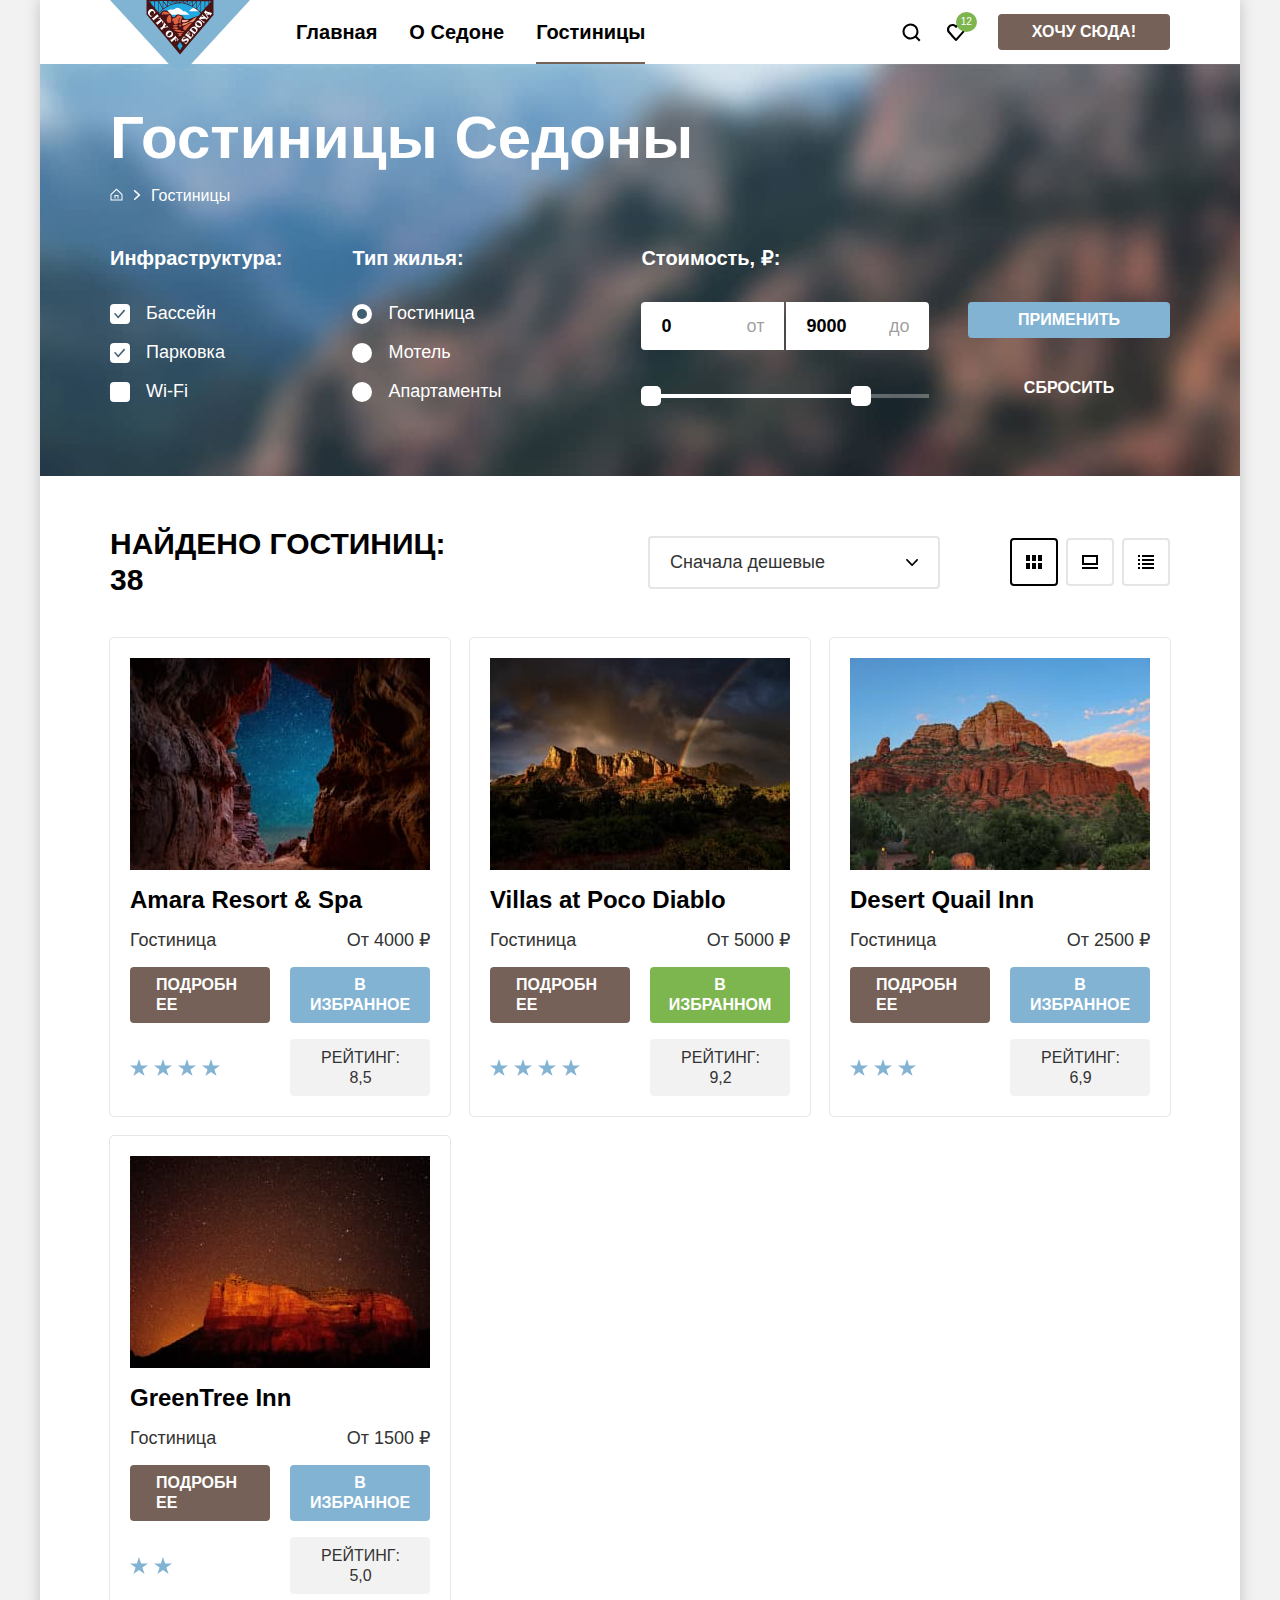
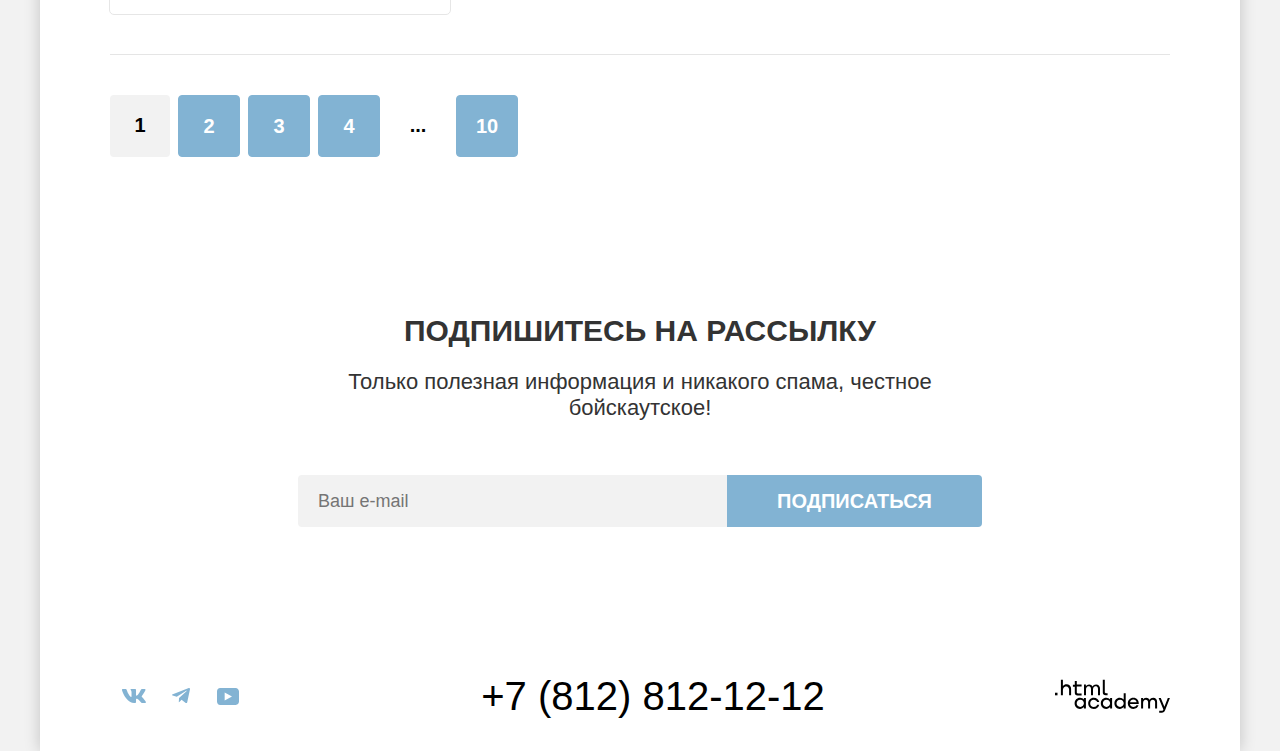
==== commit 636bb9cb: "Merge pull request #8 from AlexanderShuvatov/master" ====
--- a/catalog.html
+++ b/catalog.html
@@ -27,21 +27,11 @@
           <ul class="navigation-user-list">
             <li class="navigation-user-item">
               <a class="navigation-user-link navigation-user-search" href="#">
-                <svg class="search-logo" aria-hidden="true" focusable="false" width="18" height="18" viewBox="0 0 18 18"
-                  fill="black" xmlns="http://www.w3.org/2000/svg">
-                  <path
-                    d="M18.5 17.0083L14.8 13.3287C15.8 12.0359 16.5 10.3453 16.5 8.4558C16.5 4.08011 12.9 0.5 8.5 0.5C4.1 0.5 0.5 4.17956 0.5 8.55525C0.5 12.9309 4.1 16.511 8.5 16.511C10.3 16.511 12 15.9144 13.4 14.8204L17.1 18.5L18.5 17.0083ZM8.5 14.5221C5.2 14.5221 2.5 11.837 2.5 8.55525C2.5 5.27348 5.2 2.5884 8.5 2.5884C11.8 2.5884 14.5 5.27348 14.5 8.55525C14.5 11.837 11.8 14.5221 8.5 14.5221Z" />
-                </svg>
                 <span class="visually-hidden">Поиск</span>
               </a>
             </li>
             <li class="navigation-user-item">
               <a class="navigation-user-link navigation-user-favourites" href="#">
-                <svg class="favourites-logo" aria-hidden="true" focusable="false" width="18" height="17"
-                  viewBox="0 0 18 17" fill="black" xmlns="http://www.w3.org/2000/svg">
-                  <path
-                    d="M8.9 17C8.6 17 8.3 16.9 8.1 16.6C2.7 10.5 1.4 9.1 1.1 8.7C0.4 7.8 0 6.6 0 5.4C0 2.4 2.4 0 5.5 0C6.8 0 8 0.5 9 1.3C10 0.5 11.3 0 12.5 0C15.5 0 18 2.4 18 5.4C18 6.7 17.5 7.9 16.7 8.8L9.7 16.7C9.5 16.9 9.3 17 8.9 17ZM2.9 7.5C3.2 7.9 6.4 11.5 9 14.4L15.2 7.4C15.7 6.9 15.9 6.2 15.9 5.4C15.9 3.6 14.4 2.1 12.6 2.1C11.6 2.1 10.6 2.6 9.9 3.4C9.6 3.7 9.3 3.8 9 3.8C8.7 3.8 8.4 3.6 8.2 3.4C7.5 2.6 6.5 2.1 5.5 2.1C3.7 2.1 2.2 3.6 2.2 5.4C2.1 6.3 2.5 7 2.9 7.5C2.8 7.5 2.8 7.5 2.9 7.5Z" />
-                </svg>
                 <span class="visually-hidden">Избранное</span>
                 <span class="navigation-favourites-number">12</span>
               </a>
@@ -58,19 +48,12 @@
             <h1 class="catalog-page-title">Гостиницы Седоны</h1>
             <ol class="breadcrumbs-list">
               <li class="breadcrumbs-item">
-                <a class="breadcrumbs-item-link" href="index.html">
-                  <svg class="breadcrumbs-homepage-logo" width="13" height="13" viewBox="0 0 13 13" fill="none"
-                    xmlns="http://www.w3.org/2000/svg">
-                    <path
-                      d="M6.5 0.5L0.5 6.30006V12.5001H12.5V6.30006L6.5 0.5ZM11.5 11.5001H1.5V6.70005L6.5 1.9L11.5 6.70005V11.5001Z"
-                      fill="white" />
-                    <path d="M4.5 10.5001H5.5V8.00005H7.5V10.5001H8.5V7.00005H4.5V10.5001Z" fill="white" />
-                  </svg>
+                <a class="breadcrumbs-item-link home-page-link" href="index.html">
                   <span class="visually-hidden">Главная страница</span>
                 </a>
               </li>
               <li class="breadcrumbs-item">
-                <a class="breadcrumbs-item-link current" href="catalog.html">Каталог</a>
+                <a class="breadcrumbs-item-link current" href="catalog.html">Гостиницы</a>
               </li>
             </ol>
           </header>
@@ -81,16 +64,25 @@
                 <legend class="fieldset-legend">Инфраструктура:</legend>
                 <ul class="filter-list checkbox-filter-list">
                   <li class="filter-input checkbox-filter-input">
-                    <label class="filter-label" for="swimming-pool"><input type="checkbox" id="swimming-pool"
-                        name="Бассейн" value="Да" checked>Бассейн</label>
+                    <label class="filter-label" for="swimming-pool">
+                      <input class="checkbox-input visually-hidden" type="checkbox" id="swimming-pool" name="Бассейн"
+                        value="Да" checked>Бассейн
+                      <span class="checkbox-mark"></span>
+                    </label>
                   </li>
                   <li class="filter-input checkbox-filter-input">
-                    <label class="filter-label" for="parking"><input type="checkbox" id="parking" name="Парковка"
-                        value="Да" checked>Парковка</label>
+                    <label class="filter-label" for="parking">
+                      <input class="checkbox-input visually-hidden" type="checkbox" id="parking" name="Парковка"
+                        value="Да" checked>Парковка
+                      <span class="checkbox-mark"></span>
+                    </label>
                   </li>
                   <li class="filter-input checkbox-filter-input">
-                    <label class="filter-label" for="wi-fi"><input type="checkbox" id="wi-fi" name="Wi-Fi"
-                        value="Да">Wi-Fi</label>
+                    <label class="filter-label" for="wi-fi">
+                      <input class="checkbox-input visually-hidden" type="checkbox" id="wi-fi" name="Wi-Fi"
+                        value="Да">Wi-Fi
+                      <span class="checkbox-mark"></span>
+                    </label>
                   </li>
                 </ul>
               </fieldset>
@@ -98,27 +90,46 @@
                 <legend class="fieldset-legend">Тип жилья:</legend>
                 <ul class="filter-list radio-filter-list">
                   <li class="filter-input radio-filter-input">
-                    <label class="filter-label" for="hotel"><input type="radio" id="hotel" name="Тип жилья:"
-                        value="Гостиница" checked>Гостиница</label>
+                    <label class="filter-label" for="hotel">
+                      <input class="radio-input visually-hidden" type="radio" id="hotel" name="Тип жилья:"
+                        value="Гостиница" tabindex="0" checked>Гостиница
+                      <span class="radio-mark"></span>
+                    </label>
                   </li>
                   <li class="filter-input radio-filter-input">
-                    <label class="filter-label" for="motel"><input type="radio" id="motel" name="Тип жилья:"
-                        value="Мотель">Мотель</label>
+                    <label class="filter-label" for="motel">
+                      <input class="radio-input visually-hidden" type="radio" id="motel" name="Тип жилья:"
+                        value="Мотель" tabindex="0">Мотель
+                      <span class="radio-mark"></span>
+                    </label>
                   </li>
                   <li class="filter-input radio-filter-input">
-                    <label class="filter-label" for="apartments"><input type="radio" id="apartments" name="Тип жилья:"
-                        value="Апартаменты">Апартаменты</label>
+                    <label class="filter-label" for="apartments">
+                      <input class="radio-input visually-hidden" type="radio" id="apartments" name="Тип жилья:"
+                        value="Апартаменты" tabindex="0">Апартаменты
+                      <span class="radio-mark"></span>
+                    </label>
                   </li>
                 </ul>
               </fieldset>
               <fieldset class="cost-filter-field">
                 <legend class="fieldset-legend fieldset-cost-legend">Стоимость, ₽:</legend>
-                <label class="cost-filter-label min-cost-filter-label" for="min-cost"><span
-                    class="visually-hidden">От:</span><input class="min-cost-filter" type="number" id="min-cost"
-                    name="Стоимость от:" min="0" value="0"></label>
-                <label class="cost-filter-label max-cost-filter-label" for="max-cost"><span
-                    class="visually-hidden">До:</span><input class="max-cost-filter" type="number" id="max-cost"
-                    name="Стоимость до:" min="0" value="9000"></label>
+                <label class="cost-filter-label" for="min-cost">
+                  <span class="cost-text">от</span>
+                  <input class="cost-filter-input min-cost-filter-input" type="number" id="min-cost"
+                    name="Стоимость от:" min="0" value="0">
+                </label>
+                <label class="cost-filter-label" for="max-cost">
+                  <span class="cost-text">до</span>
+                  <input class="cost-filter-input max-cost-filter-input" type="number" id="max-cost"
+                    name="Стоимость до:" min="0" value="9000">
+                </label>
+                <div class="range-slider">
+                  <div class="range-bar" style="left: 0; width: 230px">
+                    <div class="range-slider-handler range-slider-handler-min" tabindex="0"></div>
+                    <div class="range-slider-handler range-slider-handler-max" tabindex="0"></div>
+                  </div>
+                </div>
               </fieldset>
               <div class="filter-button-container">
                 <button class="filter-btn filter-submit-btn btn-additional" type="submit">Применить</button>
@@ -129,35 +140,34 @@
         </div>
         <div class="catalog-container">
           <section data-test="catalog" class="catalog">
-            <div class="sorting-container">
-              <h2 class="sorting-title">Найдено гостиниц: <span>38</span></h2>
-              <select class="sorting-select" name="sorting-items">
-                <option value="Сначала дешевые">Сначала дешевые</option>
-                <option value="Сначала дорогие">Сначала дорогие</option>
-              </select>
-              <ul class="view-change-list">
-                <li class="view-change-item active">
-                  <a class="view-change-link view-change-link-tile" href="catalog.html?view=tile">
-                    <span class="visually-hidden">Плитка</span>
-                  </a>
-                </li>
-                <li class="view-change-item">
-                  <a class="view-change-link view-change-link-card" href="catalog.html?view=card">
-                    <span class="visually-hidden">Карточка</span>
-                  </a>
-                </li>
-                <li class="view-change-item">
-                  <a class="view-change-link view-change-link-list" href="catalog.html?view=list">
-                    <span class="visually-hidden">Список</span>
-                  </a>
-                </li>
-              </ul>
-            </div>
+            <h2 class="sorting-title">Найдено гостиниц: <span>38</span></h2>
+            <select class="sorting-select" name="sorting-items">
+              <option value="Сначала дешевые">Сначала дешевые</option>
+              <option value="Сначала дорогие">Сначала дорогие</option>
+            </select>
+            <ul class="view-change-list">
+              <li class="view-change-item">
+                <a class="view-change-link view-change-link-tile current" href="catalog.html?view=tile">
+                  <span class="visually-hidden">Плитка</span>
+                </a>
+              </li>
+              <li class="view-change-item">
+                <a class="view-change-link view-change-link-card" href="catalog.html?view=card">
+                  <span class="visually-hidden">Карточка</span>
+                </a>
+              </li>
+              <li class="view-change-item">
+                <a class="view-change-link view-change-link-list" href="catalog.html?view=list">
+                  <span class="visually-hidden">Список</span>
+                </a>
+              </li>
+            </ul>
             <ul class="catalog-hotels-list">
               <li class="catalog-hotel-card">
-                <a class="hotels-item-img-link" href="#"><img src="images/catalog/hotel-amara-resort-spa.jpg"
-                    width="300" height="212" alt="Амара Резорт и Спа"></a>
-                <a class="hotels-item-link hotels-item-title-link" href="#">
+                <a class="hotels-item-img-link" href="#" tabindex="-1"><img class="hotels-item-img"
+                    src="images/catalog/hotel-amara-resort-spa.jpg" width="300" height="212"
+                    alt="Амара Резорт и Спа"></a>
+                <a class="hotels-item-link hotels-item-title-link" href="#" tabindex="-1">
                   <h3 class="catalog-hotel-title">Amara Resort & Spa</h3>
                 </a>
                 <p>Гостиница</p>
@@ -174,9 +184,10 @@
                 <p class="hotel-rating">Рейтинг: 8,5</p>
               </li>
               <li class="catalog-hotel-card">
-                <a class="hotels-item-img-link" href="#"><img src="images/catalog/hotel-villas-at-poco-diablo.jpg"
-                    width="300" height="212" alt="Виллы Оф Поко Дайабло"></a>
-                <a class="hotels-item-link hotels-item-title-link" href="#">
+                <a class="hotels-item-img-link" href="#" tabindex="-1"><img class="hotels-item-img"
+                    src="images/catalog/hotel-villas-at-poco-diablo.jpg" width="300" height="212"
+                    alt="Виллы Оф Поко Дайабло"></a>
+                <a class="hotels-item-link hotels-item-title-link" href="#" tabindex="-1">
                   <h3 class="catalog-hotel-title">Villas at Poco Diablo</h3>
                 </a>
                 <p>Гостиница</p>
@@ -193,9 +204,9 @@
                 <p class="hotel-rating">Рейтинг: 9,2</p>
               </li>
               <li class="catalog-hotel-card">
-                <a class="hotels-item-img-link" href="#"><img src="images/catalog/hotel-desert-quail-inn.jpg"
-                    width="300" height="212" alt="Дезерт Квейл Инн"></a>
-                <a class="hotels-item-link hotels-item-title-link" href="#">
+                <a class="hotels-item-img-link" href="#" tabindex="-1"><img class="hotels-item-img"
+                    src="images/catalog/hotel-desert-quail-inn.jpg" width="300" height="212" alt="Дезерт Квейл Инн"></a>
+                <a class="hotels-item-link hotels-item-title-link" href="#" tabindex="-1">
                   <h3 class="catalog-hotel-title">Desert Quail Inn</h3>
                 </a>
                 <p>Гостиница</p>
@@ -211,9 +222,9 @@
                 <p class="hotel-rating">Рейтинг: 6,9</p>
               </li>
               <li class="catalog-hotel-card">
-                <a class="hotels-item-img-link" href="#"><img src="images/catalog/hotel-greentree-inn.jpg" width="300"
-                    height="212" alt="Гринтри Инн"></a>
-                <a class="hotels-item-link hotels-item-title-link" href="#">
+                <a class="hotels-item-img-link" href="#" tabindex="-1"><img class="hotels-item-img"
+                    src="images/catalog/hotel-greentree-inn.jpg" width="300" height="212" alt="Гринтри Инн"></a>
+                <a class="hotels-item-link hotels-item-title-link" href="#" tabindex="-1">
                   <h3 class="catalog-hotel-title">GreenTree Inn</h3>
                 </a>
                 <p>Гостиница</p>
@@ -265,7 +276,7 @@
         <ul class="socials-list">
           <li class="socials-item">
             <a class="social-link" href="#">
-              <svg class="social-logo-vk" aria-hidden="true" focusable="false" width="24" height="14"
+              <svg class="social-logo social-logo-vk" aria-hidden="true" focusable="false" width="24" height="14"
                 viewBox="0 0 24 14" fill="#83B3D3" xmlns="http://www.w3.org/2000/svg">
                 <path fill-rule="evenodd" clip-rule="evenodd"
                   d="M23.45 0.948C23.616 0.402 23.45 0 22.655 0H20.03C19.362 0 19.054 0.347 18.887 0.73C18.887 0.73 17.552 3.926 15.661 6.002C15.049 6.604 14.771 6.795 14.437 6.795C14.27 6.795 14.019 6.604 14.019 6.057V0.948C14.019 0.292 13.835 0 13.279 0H9.151C8.734 0 8.483 0.304 8.483 0.593C8.483 1.214 9.429 1.358 9.526 3.106V6.904C9.526 7.737 9.373 7.888 9.039 7.888C8.149 7.888 5.984 4.677 4.699 1.003C4.45 0.288 4.198 0 3.527 0H0.9C0.15 0 0 0.347 0 0.73C0 1.412 0.89 4.8 4.145 9.281C6.315 12.341 9.37 14 12.153 14C13.822 14 14.028 13.632 14.028 12.997V10.684C14.028 9.947 14.186 9.8 14.715 9.8C15.105 9.8 15.772 9.992 17.33 11.467C19.11 13.216 19.403 14 20.405 14H23.03C23.78 14 24.156 13.632 23.94 12.904C23.702 12.18 22.852 11.129 21.725 9.882C21.113 9.172 20.195 8.407 19.916 8.024C19.527 7.533 19.638 7.314 19.916 6.877C19.916 6.877 23.116 2.451 23.449 0.948H23.45Z" />
@@ -275,7 +286,7 @@
           </li>
           <li class="socials-item">
             <a class="social-link" href="#">
-              <svg class="social-logo-telegram" aria-hidden="true" focusable="false" width="18" height="16"
+              <svg class="social-logo social-logo-telegram" aria-hidden="true" focusable="false" width="18" height="16"
                 viewBox="0 0 18 16" fill="#83B3D3" xmlns="http://www.w3.org/2000/svg">
                 <path
                   d="M16.785 0.0992597L0.840489 6.24776C-0.247661 6.68481 -0.241365 7.29184 0.640845 7.56253L4.73445 8.83953L14.2058 2.8637C14.6537 2.59121 15.0629 2.7378 14.7265 3.03636L7.05283 9.96185H7.05103L7.05283 9.96275L6.77045 14.1823C7.18413 14.1823 7.36669 13.9925 7.59871 13.7686L9.58705 11.8351L13.7229 14.89C14.4855 15.31 15.0332 15.0941 15.2229 14.1841L17.9379 1.38885C18.2158 0.274623 17.5126 -0.229883 16.785 0.0992597Z" />
@@ -285,7 +296,7 @@
           </li>
           <li class="socials-item">
             <a class="social-link" href="#">
-              <svg class="social-logo-youtube" aria-hidden="true" focusable="false" width="22" height="17"
+              <svg class="social-logo social-logo-youtube" aria-hidden="true" focusable="false" width="22" height="17"
                 viewBox="0 0 22 17" fill="#83B3D3" xmlns="http://www.w3.org/2000/svg">
                 <path
                   d="M18.607 0H3.17413C1.31343 0 0 1.59375 0 3.4V13.4937C0 15.4062 1.31343 17 3.17413 17H18.8259C20.4677 17 22 15.4062 22 13.6V3.4C21.7811 1.59375 20.4677 0 18.607 0ZM7.66169 12.5375V4.4625L14.995 8.5L7.66169 12.5375Z" />
@@ -297,7 +308,7 @@
         <address class="phone-number">
           <a class="phone-number-link" href="tel:+78128121212">+7 (812) 812-12-12</a>
         </address>
-        <a class="htmlacademy-logo-link" href="https://htmlacademy.ru/intensive/htmlcss">
+        <a class="htmlacademy-logo-link" href="https://htmlacademy.ru">
           <svg class="htmlacademy-logo" width="115" height="34" viewBox="0 0 115 34" fill="black"
             xmlns="http://www.w3.org/2000/svg">
             <path d="M0 13.7232V16.3232H2.5V13.7232H0Z" />
--- a/styles/styles.css
+++ b/styles/styles.css
@@ -14,8 +14,9 @@
   font-display: swap;
 }
 
-*:focus {
-  outline: none;
+*:focus-visible {
+  outline: 3px solid #68A2CA;
+  border-radius: 4px;
 }
 
 html {
@@ -76,6 +77,7 @@
   width: 140px;
   margin-bottom: -11px;
   z-index: 1;
+  transition: opacity 0.2s ease-in;
 }
 
 .navigation-logo:hover,
@@ -106,6 +108,7 @@
   padding: 20px 16px;
   text-decoration: none;
   color: inherit;
+  transition: opacity 0.2s ease-in;
 }
 
 .navigation-link:hover,
@@ -118,13 +121,13 @@
 }
 
 .navigation-link-current::before {
-  content: "";
   position: absolute;
   height: 2px;
   right: 16px;
   bottom: 0;
   left: 16px;
   background-color: #756257;
+  content: "";
 }
 
 .navigation-user-list {
@@ -146,37 +149,29 @@
   padding: 22px 12px;
   text-decoration: none;
   color: inherit;
-}
-
-.navigation-user-link:hover .search-logo,
-.navigation-user-link:focus-visible .search-logo {
-  opacity: 75%;
-}
-
-.navigation-user-link:active .search-logo {
-  opacity: 50%;
-}
-
-.navigation-user-link:hover .favourites-logo,
-.navigation-user-link:focus-visible .favourites-logo {
-  opacity: 75%;
-}
-
-.navigation-user-link:active .favourites-logo {
-  opacity: 50%;
+  transition: opacity 0.2s ease-in;
 }
 
 .navigation-user-search {
-  display: flex;
-  justify-content: center;
-  align-items: center;
+  background-image: url(../images/search-icon.svg);
+  background-repeat: no-repeat;
+  background-position: center;
 }
 
 .navigation-user-favourites {
   position: relative;
-  display: flex;
-  justify-content: center;
-  align-items: center;
+  background-image: url(../images/heart-icon.svg);
+  background-repeat: no-repeat;
+  background-position: center;
+}
+
+.navigation-user-link:hover,
+.navigation-user-link:focus-visible {
+  opacity: 75%;
+}
+
+.navigation-user-link:active {
+  opacity: 50%;
 }
 
 .navigation-favourites-number {
@@ -214,6 +209,9 @@
 .btn-main {
   background-color: #756157;
   border-radius: 4px;
+  transition:
+    background-color 0.2s ease-in,
+    color 0.2s ease-in;
 }
 
 .btn-main:hover,
@@ -315,19 +313,19 @@
   color: #000000;
 }
 
-.advantages-item-short .advantages-item-subtitle::after {
-  content: "";
-  display: block;
-  margin: 30px auto 0;
+.advantages-item-short::before {
   width: 60px;
   height: 2px;
   background-color: rgba(0, 0, 0, 0.3);
+  content: "";
+  order: 2;
 }
 
 .advantages-item-text {
   margin: 0;
   font-size: 18px;
   line-height: 21px;
+  order: 3;
 }
 
 .advantages-item-with-photo {
@@ -352,15 +350,6 @@
 
 .advantages-item-with-photo .advantages-item-subtitle {
   color: inherit;
-}
-
-.advantages-item-with-photo .advantages-item-subtitle::after {
-  content: "";
-  display: block;
-  margin: 30px auto 0;
-  width: 60px;
-  height: 2px;
-  background-color: rgba(255, 255, 255, 0.3);
 }
 
 .advantages-item-with-photo img {
@@ -374,6 +363,14 @@
   display: flex;
   flex-direction: column;
   justify-content: center;
+}
+
+.advantages-container::before {
+  width: 60px;
+  height: 2px;
+  background-color: rgba(255, 255, 255, 0.3);
+  content: "";
+  order: 2;
 }
 
 .services {
@@ -415,19 +412,30 @@
   flex-direction: column;
   flex-grow: 1;
   justify-content: center;
+  align-items: center;
+  row-gap: 30px;
   padding: 10px 85px;
   box-sizing: border-box;
   width: 400px;
   min-height: 385px;
 }
 
+.services-item::before {
+  display: block;
+  width: 75px;
+  height: 72px;
+  background-repeat: no-repeat;
+  background-position: center;
+  background-size: contain;
+  content: "";
+}
+
 .services-item:nth-child(odd) {
   background-color: rgba(131, 179, 211, 0.12)
 }
 
 .services-item-subtitle {
   margin: 0;
-  margin-bottom: 30px;
   font-size: 24px;
   line-height: 28px;
   text-transform: uppercase;
@@ -435,26 +443,15 @@
   color: #000000;
 }
 
-.services-item-subtitle::before {
-  content: "";
-  display: block;
-  margin: 0 auto 30px;
-  width: 75px;
-  height: 72px;
-  background-repeat: no-repeat;
-  background-position: center;
-  background-size: contain;
-}
-
-.services-item-housing .services-item-subtitle::before {
+.services-item-housing.services-item::before {
   background-image: url(../images/services-housing-icon.svg);
 }
 
-.services-item-food .services-item-subtitle::before {
+.services-item-food.services-item::before {
   background-image: url(../images/services-food-icon.svg);
 }
 
-.services-item-souvenirs .services-item-subtitle::before {
+.services-item-souvenirs.services-item::before {
   background-image: url(../images/services-souvenirs-icon.svg);
 }
 
@@ -551,6 +548,9 @@
 
 .btn-additional {
   background-color: #82B3D3;
+  transition:
+    background-color 0.2s ease-in,
+    color 0.2s ease-in;
 }
 
 .btn-additional:hover,
@@ -610,30 +610,16 @@
   height: 40px;
 }
 
-.page-footer .social-link:hover .social-logo-vk,
-.page-footer .social-link:focus-visible .social-logo-vk {
+.social-logo {
+  transition: fill 0.2s ease-in;
+}
+
+.page-footer .social-link:hover .social-logo,
+.page-footer .social-link:focus-visible .social-logo {
   fill: rgba(104, 162, 202, 1);
 }
 
-.page-footer .social-link:active .social-logo-vk {
-  fill: rgba(104, 162, 202, 0.3);
-}
-
-.page-footer .social-link:hover .social-logo-telegram,
-.page-footer .social-link:focus-visible .social-logo-telegram {
-  fill: rgba(104, 162, 202, 1);
-}
-
-.page-footer .social-link:active .social-logo-telegram {
-  fill: rgba(104, 162, 202, 0.3);
-}
-
-.page-footer .social-link:hover .social-logo-youtube,
-.page-footer .social-link:focus-visible .social-logo-youtube {
-  fill: rgba(104, 162, 202, 1);
-}
-
-.page-footer .social-link:active .social-logo-youtube {
+.page-footer .social-link:active .social-logo {
   fill: rgba(104, 162, 202, 0.3);
 }
 
@@ -644,6 +630,7 @@
   font-style: normal;
   text-decoration: none;
   color: #000000;
+  transition: color 0.2s ease-in;
 }
 
 .page-footer .phone-number-link:hover,
@@ -660,6 +647,11 @@
   min-height: 33px;
 }
 
+.page-footer .htmlacademy-logo {
+  display: block;
+  transition: fill 0.2s ease-in;
+}
+
 .page-footer .htmlacademy-logo-link:hover .htmlacademy-logo,
 .page-footer .htmlacademy-logo-link:focus-visible .htmlacademy-logo {
   fill: #756157;
@@ -667,10 +659,6 @@
 
 .page-footer .htmlacademy-logo-link:active .htmlacademy-logo {
   fill: rgba(117, 97, 87, 0.3);
-}
-
-.page-footer .htmlacademy-logo {
-  display: block;
 }
 
 .catalog-main {
@@ -700,7 +688,8 @@
 .breadcrumbs-list {
   display: flex;
   flex-wrap: wrap;
-  align-items: center;
+  align-items: flex-start;
+  gap: 8px 28px;
   margin: 0;
   margin-bottom: 40px;
   padding: 0;
@@ -709,41 +698,46 @@
   list-style-type: none;
 }
 
-.breadcrumbs-item:not(:first-child) {
+.breadcrumbs-item {
   position: relative;
-  margin-left: 28px;
-}
-
-.breadcrumbs-item::before {
-  content: "";
+}
+
+.breadcrumbs-item:not(:last-child)::after {
   position: absolute;
-  top: 6px;
-  left: -18px;
+  top: 5px;
+  right: -18px;
   width: 8px;
   height: 10px;
   background-image: url(../images/breadcrumbs-next-icon.svg);
   background-repeat: no-repeat;
   background-position: center;
+  content: "";
+}
+
+.home-page-link {
+  width: 13px;
+  height: 15px;
+  background-image: url(../images/home-page-icon.svg);
+  background-repeat: no-repeat;
+  background-position: center;
+  background-size: contain;
 }
 
 .breadcrumbs-item-link {
-  display: flex;
-  align-items: center;
+  display: block;
   min-height: 21px;
   color: inherit;
   text-decoration: none;
-}
-
-.breadcrumbs-item-link:hover {
+  transition: opacity 0.2s ease-in;
+}
+
+.breadcrumbs-item-link:hover,
+.breadcrumbs-item-link:focus-visible {
   opacity: 60%;
 }
 
 .breadcrumbs-item-link:active {
   opacity: 30%;
-}
-
-.breadcrumbs-homepage-logo {
-  display: block;
 }
 
 .catalog-filter {
@@ -780,75 +774,183 @@
   padding: 0;
 }
 
+.filter-input {
+  transition: opacity 0.2s ease-in;
+}
+
 .filter-input:not(:last-child) {
   margin-bottom: 16px;
 }
 
+.filter-label {
+  position: relative;
+  display: flex;
+  align-items: center;
+  font-size: 18px;
+  line-height: 23px;
+  padding-left: 36px;
+}
+
+.checkbox-mark {
+  position: absolute;
+  left: 0;
+  display: flex;
+  justify-content: center;
+  align-items: center;
+  width: 20px;
+  height: 20px;
+  background-color: #FFFFFF;
+  border-radius: 4px;
+}
+
+.checkbox-input[type="checkbox"]:checked + .checkbox-mark::before {
+  min-width: 13px;
+  min-height: 10px;
+  background-image: url(../images/checkbox-input.svg);
+  background-repeat: no-repeat;
+  background-position: center;
+  background-size: contain;
+  content: "";
+}
+
+.radio-filter-field {
+  margin: 0;
+  margin-right: 140px;
+  padding: 0;
+  border-style: none;
+}
+
+.radio-filter-list {
+  margin: 0;
+  padding: 0;
+}
+
+.radio-mark {
+  position: absolute;
+  left: 0;
+  display: flex;
+  justify-content: center;
+  align-items: center;
+  width: 20px;
+  height: 20px;
+  background-color: #FFFFFF;
+  border-radius: 50%;
+}
+
+.radio-input[type="radio"]:checked + .radio-mark::before {
+  min-width: 10px;
+  min-height: 10px;
+  background-color: #3F5E72;
+  border-radius: 50%;
+  content: "";
+}
+
 .filter-input:hover {
   opacity: 60%;
 }
 
+.checkbox-input:focus-visible + .checkbox-mark,
+.radio-input:focus-visible + .radio-mark {
+  outline: 3px solid #83B3D3;
+}
+
 .filter-input:active {
   opacity: 30%;
 }
 
-.filter-label {
+.cost-filter-field {
+  display: flex;
+  flex-wrap: wrap;
+  margin: 0;
+  padding: 0;
+  border-style: none;
+}
+
+.cost-filter-label {
+  position: relative;
+}
+
+.cost-filter-label:not(:last-of-type) {
+  margin-right: 2px;
+}
+
+.cost-text {
+  position: absolute;
+  top: 12px;
+  right: 20px;
   font-size: 18px;
-  line-height: 23px;
-}
-
-.filter-label input {
-  margin: 0;
-  margin-right: 16px;
-}
-
-.radio-filter-field {
-  margin: 0;
-  margin-right: 140px;
-  padding: 0;
-  border-style: none;
-}
-
-.radio-filter-list {
-  margin: 0;
-  padding: 0;
-}
-
-.cost-filter-field {
-  display: flex;
-  flex-wrap: wrap;
-  margin: 0;
-  padding: 0;
-  border-style: none;
-}
-
-.min-cost-filter {
+  line-height: 24px;
+  font-weight: 400;
+  color: rgba(0, 0, 0, 0.4);
+}
+
+.cost-filter-input {
   width: 143px;
   margin: 0;
-  margin-right: 2px;
-  padding: 12px 20px;
+  padding: 12px 45px 12px 20px;
   box-sizing: border-box;
   font-family: inherit;
   font-size: 18px;
   line-height: 24px;
   font-weight: 700;
   border-style: none;
+}
+
+.cost-filter-input::-webkit-outer-spin-button,
+.cost-filter-input::-webkit-inner-spin-button {
+  appearance: none;
+  margin: 0;
+}
+
+.min-cost-filter-input {
   border-top-left-radius: 4px;
   border-bottom-left-radius: 4px;
 }
 
-.max-cost-filter {
-  width: 143px;
-  margin: 0;
-  padding: 12px 20px;
-  box-sizing: border-box;
-  font-family: inherit;
-  font-size: 18px;
-  line-height: 24px;
-  font-weight: 700;
-  border-style: none;
+.max-cost-filter-input {
   border-top-right-radius: 4px;
   border-bottom-right-radius: 4px;
+}
+
+.range-slider {
+  position: relative;
+  width: 100%;
+  height: 4px;
+  margin: auto 0 8px 0;
+  background-color: rgba(255, 255, 255, 0.3);
+}
+
+.range-bar {
+  position: absolute;
+  max-width: 288px;
+  height: 4px;
+  background-color: rgba(255, 255, 255, 1);
+}
+
+.range-slider-handler {
+  position: absolute;
+  top: -8px;
+  width: 20px;
+  height: 20px;
+  background-color: rgba(255, 255, 255, 1);
+  border-radius: 5px;
+  cursor: grab;
+}
+
+.range-slider-handler-min {
+  left: 0;
+}
+
+.range-slider-handler-max {
+  right: 0;
+}
+
+.range-slider-handler:focus {
+  outline: 3px solid #83B3D3;
+}
+
+.range-slider-handler:active {
+  outline: 3px solid #83B3D3;
 }
 
 .filter-button-container {
@@ -878,6 +980,7 @@
 .filter-reset-btn {
   background-color: transparent;
   cursor: pointer;
+  transition: color 0.2s ease-in;
 }
 
 .filter-reset-btn:hover {
@@ -902,18 +1005,22 @@
 }
 
 .catalog {
+  display: flex;
+  flex-wrap: wrap;
+  align-items: center;
+  row-gap: 40px;
   font-size: 18px;
   line-height: 21px;
   color: #000000;
   background-color: #ffffff;
 }
 
-.sorting-container {
-  display: flex;
-  align-items: center;
-  margin-bottom: 40px;
-  color: #000000;
-  background-color: #ffffff;
+.catalog::before {
+  width: 100%;
+  height: 1px;
+  background-color: #E5E5E5;
+  content: "";
+  order: 3;
 }
 
 .sorting-title {
@@ -940,11 +1047,13 @@
   background-image: url(../images/sorting-select-icon.svg);
   background-repeat: no-repeat;
   background-position: center right 20px;
+  transition: border 0.2s ease-in;
 }
 
 .sorting-select:hover,
 .sorting-select:focus {
   border: 2px solid #68A2CA;
+  outline: none;
 }
 
 .sorting-select:disabled {
@@ -954,6 +1063,7 @@
 .view-change-list {
   display: flex;
   justify-content: space-between;
+  align-items: center;
   width: 160px;
   margin: 0;
   margin-left: auto;
@@ -970,6 +1080,11 @@
   border: 2px solid #E5E5E5;
   border-radius: 4px;
   box-sizing: border-box;
+  transition: border 0.2s ease-in;
+}
+
+.view-change-link.current {
+  border: 2px solid #000000;
 }
 
 .view-change-link:hover {
@@ -978,10 +1093,12 @@
 
 .view-change-link:focus-visible {
   border: 2px solid #68A2CA;
+  outline: none;
 }
 
 .view-change-link:active {
   border: 2px solid #000000;
+  outline: none;
 }
 
 .view-change-link-tile {
@@ -1007,7 +1124,6 @@
   grid-template-columns: repeat(3, 1fr);
   gap: 20px;
   margin: 0;
-  margin-bottom: 80px;
   padding: 0;
   list-style-type: none;
 }
@@ -1032,10 +1148,27 @@
   grid-column: 1/-1;
 }
 
-.catalog-hotel-card img {
+.hotels-item-img-link:hover .hotels-item-img {
+  opacity: 75%;
+}
+
+.hotels-item-img-link:active .hotels-item-img {
+  opacity: 50%;
+}
+
+.hotels-item-title-link:hover .catalog-hotel-title {
+  opacity: 75%;
+}
+
+.hotels-item-title-link:active .catalog-hotel-title {
+  opacity: 50%;
+}
+
+.hotels-item-img {
   display: block;
   width: 100%;
   object-fit: contain;
+  transition: opacity 0.2s ease-in;
 }
 
 .hotels-item-title-link {
@@ -1046,6 +1179,7 @@
   margin: 0;
   font-size: 24px;
   line-height: 28px;
+  transition: opacity 0.2s ease-in;
 }
 
 .catalog-hotel-card p {
@@ -1081,6 +1215,10 @@
   color: #ffffff;
   background-color: #82B3D3;
   cursor: pointer;
+  transition:
+    background-color 0.2s ease-in,
+    color 0.2s ease-in;
+  ;
 }
 
 .add-to-favourite-btn.active {
@@ -1138,16 +1276,7 @@
   margin: 0;
   padding: 0;
   list-style-type: none;
-}
-
-.pagination-list::before {
-  content: "";
-  position: absolute;
-  top: -40px;
-  right: 0;
-  left: 0;
-  height: 1px;
-  background-color: #E5E5E5;
+  order: 4;
 }
 
 .pagination-item {
@@ -1174,7 +1303,9 @@
   text-align: center;
   text-decoration: none;
   color: inherit;
-  border-radius: 4px;
+  transition:
+    background-color 0.2s ease-in,
+    color 0.2s ease-in;
 }
 
 .pagination-link:hover,
@@ -1192,13 +1323,15 @@
 .pagination-link.current:active {
   color: #000000;
   background-color: #F2F2F2;
-  outline: none;
 }
 
 .pagination-item-more {
   color: #000000;
   background-color: #ffffff;
   border: none;
+  transition:
+    background-color 0.2s ease-in,
+    color 0.2s ease-in;
 }
 
 .pagination-link-more:hover,
@@ -1206,5 +1339,334 @@
 .pagination-link-more:active {
   color: #000000;
   background-color: #ffffff;
-  outline: none;
-}
+}
+
+.modal-container {
+  position: fixed;
+  top: 0;
+  left: 0;
+  display: none;
+  width: 100%;
+  height: 100%;
+  background-color: rgba(242, 242, 242, 0.8);
+  z-index: 2;
+}
+
+.modal-container.open {
+  display: flex;
+}
+
+.modal-search {
+  position: relative;
+  width: 717px;
+  margin: auto;
+  background-color: rgba(255, 255, 255, 1);
+  border-radius: 30px;
+}
+
+.modal-close-button {
+  position: absolute;
+  top: 64px;
+  right: 52px;
+  display: flex;
+  justify-content: center;
+  align-items: center;
+  width: 52px;
+  height: 52px;
+  padding: 0;
+  background-color: #F2F2F2;
+  border: none;
+  border-radius: 50%;
+  cursor: pointer;
+  transition: background-color 0.2s ease-in;
+}
+
+.modal-close-button::before {
+  width: 14px;
+  height: 14px;
+  mask-image: url(../images/modal-close-button.svg);
+  mask-repeat: no-repeat;
+  mask-size: contain;
+  mask-position: center;
+  background-color: rgba(0, 0, 0, 1);
+  content: "";
+  transition: background-color 0.2s ease-in;
+}
+
+.modal-close-button:hover {
+  background-color: #E5E5E5;
+}
+
+.modal-close-button:focus-visible {
+  background-color: #E5E5E5;
+}
+
+.modal-close-button:active::before {
+  background-color: rgba(0, 0, 0, 0.3);
+}
+
+.modal-content {
+  padding: 64px 70px;
+  display: flex;
+  flex-direction: column;
+}
+
+.modal-title {
+  margin: 0;
+  margin-bottom: 64px;
+  font-size: 30px;
+  line-height: 36px;
+  font-weight: 700;
+  text-transform: uppercase;
+  color: #000000;
+}
+
+.modal-form {
+  display: grid;
+  grid-template-columns: 248px 88px 241px;
+  row-gap: 48px;
+  align-items: center;
+}
+
+.arrival-date-field {
+  position: relative;
+  grid-column: 1/4;
+  display: flex;
+  align-items: center;
+  margin: 0;
+  padding: 0;
+  border: none;
+}
+
+.modal-label {
+  flex-grow: 1;
+  font-size: 20px;
+  line-height: 24px;
+  font-weight: 700;
+  text-transform: capitalize;
+  color: #000000;
+}
+
+.modal-input {
+  font-family: inherit;
+  font-size: 18px;
+  line-height: 24px;
+  font-weight: 700;
+  background-color: #F2F2F2;
+  border: none;
+  border-radius: 4px;
+  box-sizing: border-box;
+}
+
+.date-input {
+  width: 440px;
+  padding: 12px 40px 12px 20px;
+}
+
+.date-icon-button {
+  position: absolute;
+  right: 14px;
+  width: 20px;
+  height: 20px;
+  display: block;
+  padding: 0;
+  background-image: url(../images/modal-date-icon.svg);
+  background-repeat: no-repeat;
+  background-position: center;
+  background-size: 16px 15px;
+  border: none;
+  cursor: pointer;
+  opacity: 0.3;
+  transition: opacity 0.2s ease-in;
+}
+
+.date-icon-button:hover {
+  opacity: 1;
+}
+
+.date-icon-button:focus-visible {
+  opacity: 1;
+}
+
+.date-icon-button:active {
+  opacity: 0.3;
+}
+
+.input-notification {
+  position: absolute;
+  top: 100%;
+  left: 137px;
+  min-width: 320px;
+  margin-top: 4px;
+  padding: 0 20px;
+  font-size: 16px;
+  line-height: 21px;
+}
+
+.input-error {
+  color: #FF5757;
+}
+
+.departure-date-field {
+  position: relative;
+  grid-column: 1/4;
+  display: flex;
+  align-items: center;
+  margin: 0;
+  padding: 0;
+  border: none;
+}
+
+.adults-number-fieldset {
+  position: relative;
+  grid-column: 1/2;
+  display: flex;
+  align-items: center;
+  margin: 0;
+  padding: 0;
+  border: none;
+}
+
+.kids-number-fieldset {
+  grid-column: 3/4;
+  display: flex;
+  align-items: center;
+  margin: 0;
+  padding: 0;
+  border: none;
+}
+
+.input-container {
+  position: relative;
+  display: flex;
+  justify-content: space-between;
+  align-items: center;
+}
+
+.adults-number-input,
+.kids-number-input {
+  width: 111px;
+  padding: 12px 40px;
+  text-align: center;
+}
+
+.number-change-button {
+  width: 20px;
+  height: 20px;
+  padding: 0;
+  border: none;
+  cursor: pointer;
+  opacity: 0.2;
+  transition: opacity 0.2s ease-in;
+}
+
+.minus-button {
+  position: absolute;
+  left: 10px;
+  background-image: url(../images/minus-icon.svg);
+  background-repeat: no-repeat;
+  background-position: center;
+  background-size: 14px 14px;
+}
+
+.plus-button {
+  position: absolute;
+  right: 10px;
+  background-image: url(../images/plus-icon.svg);
+  background-repeat: no-repeat;
+  background-position: center;
+  background-size: 14px 14px;
+}
+
+.number-change-button:hover {
+  opacity: 1;
+}
+
+.number-change-button:focus-visible {
+  opacity: 1;
+}
+
+.number-change-button:active {
+  opacity: 0.2;
+}
+
+.adults-number-input::-webkit-outer-spin-button,
+.adults-number-input::-webkit-inner-spin-button,
+.kids-number-input::-webkit-outer-spin-button,
+.kids-number-input::-webkit-inner-spin-button {
+  appearance: none;
+  margin: 0;
+}
+
+.tooltip-container {
+  position: relative;
+  display: flex;
+  align-items: center;
+  margin-right: auto;
+}
+
+.modal-kids-label {
+  margin-right: 10px;
+}
+
+.tooltip-btn {
+  width: 26px;
+  height: 26px;
+  margin: 0;
+  padding: 0;
+  border: none;
+  border-radius: 50%;
+  background-image: url(../images/tooltip-icon.svg);
+  background-repeat: no-repeat;
+  background-position: center;
+  background-size: contain;
+}
+
+.tooltip-text {
+  position: absolute;
+  top: 41px;
+  right: -115px;
+  display: none;
+  width: 256px;
+  margin: 0;
+  padding: 15px 18px 18px 22px;
+  font-size: 16px;
+  line-height: 20px;
+  font-weight: 400;
+  text-transform: none;
+  color: #FFFFFF;
+  background-color: rgba(51, 51, 51, 1);
+  border-radius: 10px;
+  box-shadow: rgba(0, 0, 0, 0.3);
+  box-sizing: border-box;
+}
+
+.tooltip-text::before {
+  position: absolute;
+  bottom: 100%;
+  left: 118px;
+  width: 20px;
+  height: 9px;
+  background-image: url(../images/tooltip-triangle.svg);
+  background-repeat: no-repeat;
+  background-size: contain;
+  background-position: center;
+  content: "";
+}
+
+.find-btn {
+  grid-column: 1/4;
+  padding: 18px 0;
+  font-size: 20px;
+  line-height: 24px;
+  font-weight: 700;
+  text-transform: uppercase;
+  color: #FFFFFF;
+  border: none;
+  border-radius: 10px;
+  cursor: pointer;
+}
+
+.tooltip-btn:hover + .tooltip-text {
+  display: block;
+}
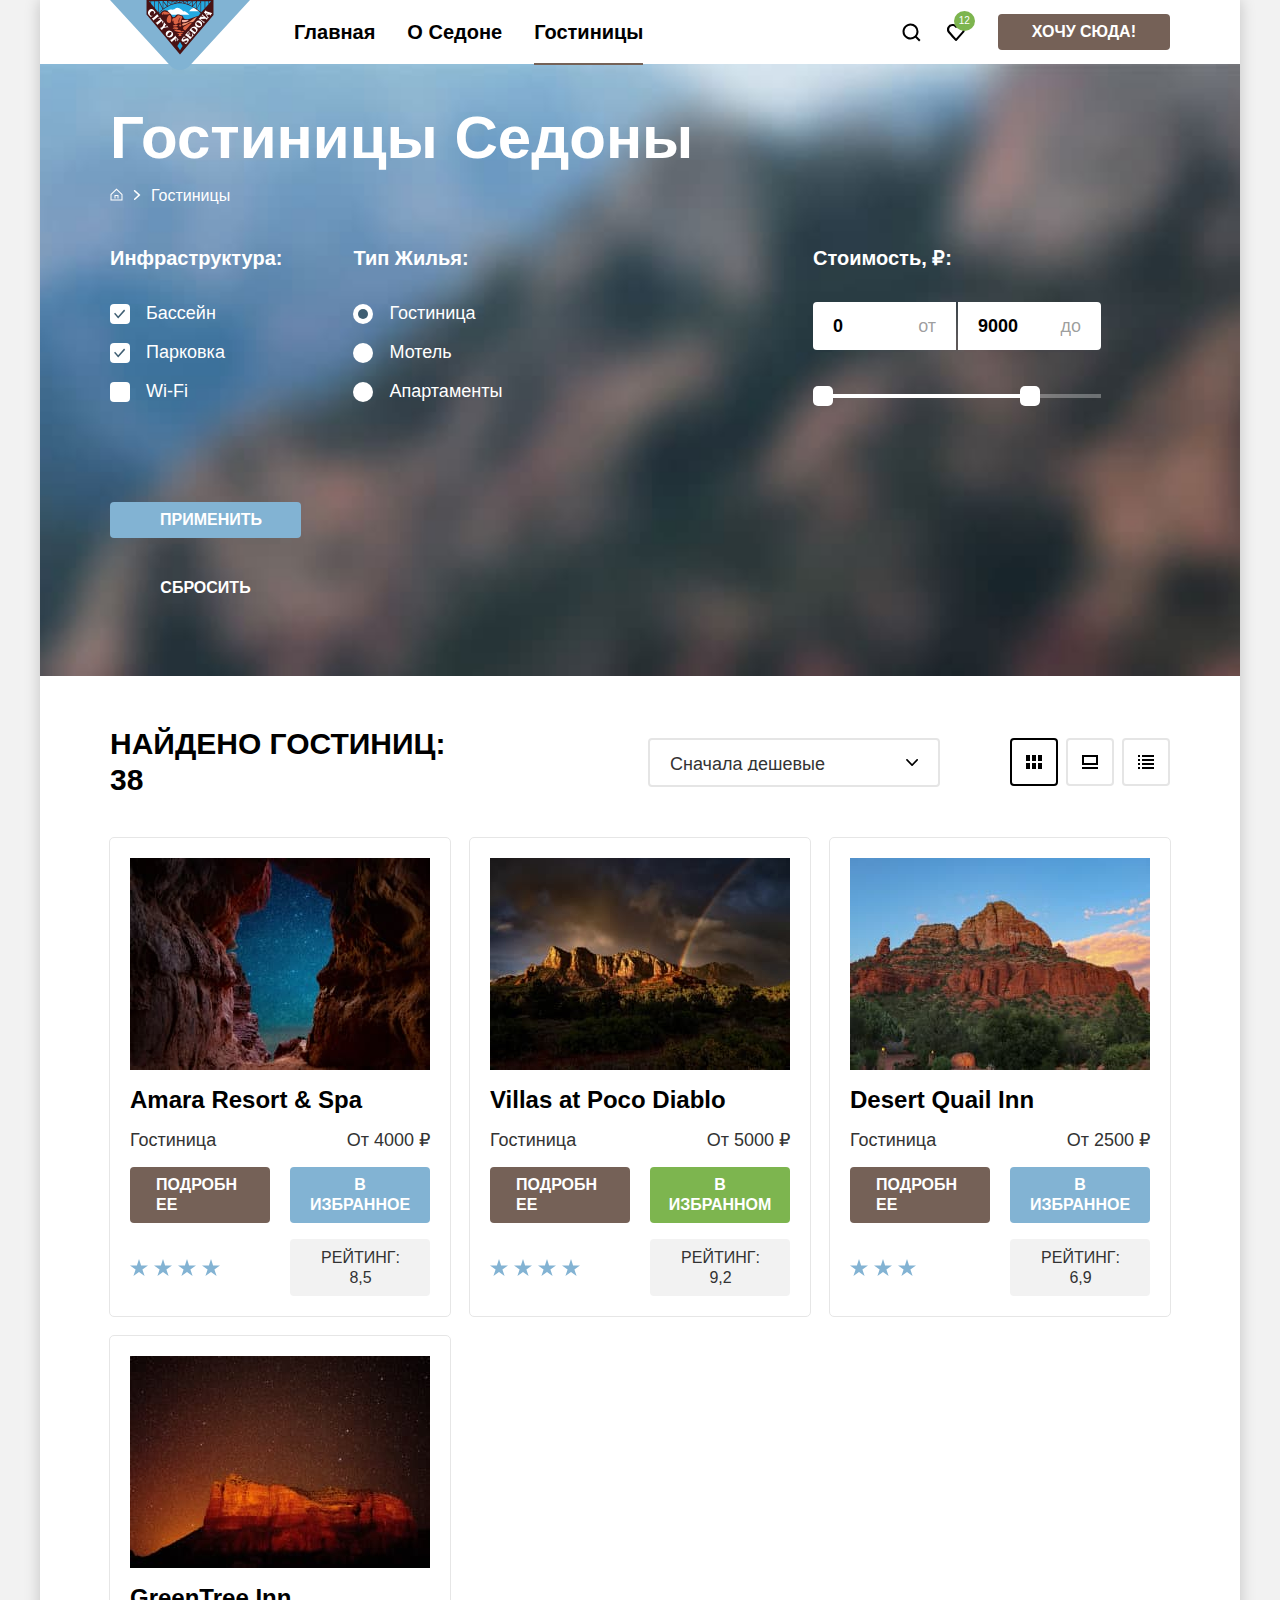
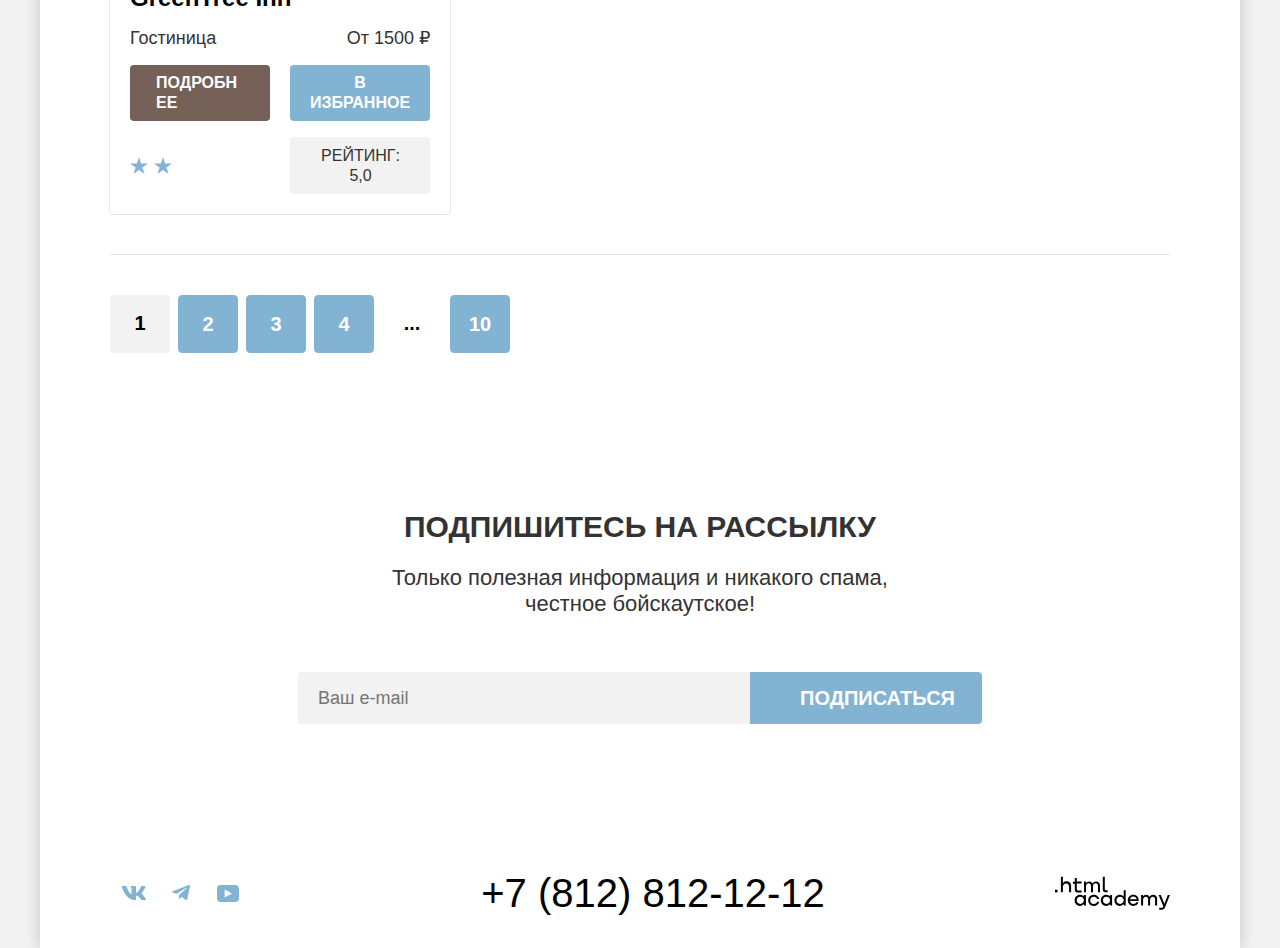
==== commit d04dcdbb: "Дорабатывает проект к защите" ====
--- a/catalog.html
+++ b/catalog.html
@@ -2,8 +2,9 @@
 <html lang="ru">
 
   <head>
-    <meta charset="UTF-8" />
+    <meta charset="utf-8">
     <title>Каталог гостиниц Седоны</title>
+    <link rel="icon" type="image/png" sizes="32x32" href="images/favicon.png">
     <link rel="stylesheet" href="styles/styles.css">
   </head>
 
@@ -11,8 +12,8 @@
     <div class="site-container">
       <header data-test="header" class="page-header">
         <nav class="navigation">
-          <a class="navigation-logo" href="index.html"><img src="images/logo-city-of-sedona.svg" width="140" height="70"
-              alt="Логотип сайта Седона"></a>
+          <a class="navigation-logo" href="index.html">
+            <img src="images/logo-city-of-sedona.svg" width="140" height="70" alt="Логотип сайта Седона"></a>
           <ul class="navigation-list">
             <li class="navigation-item">
               <a class="navigation-link" href="index.html">Главная</a>
@@ -21,7 +22,7 @@
               <a class="navigation-link" href="#">О Седоне</a>
             </li>
             <li class="navigation-item">
-              <a class="navigation-link navigation-link-current" href="catalog.html">Гостиницы</a>
+              <a class="navigation-link navigation-link-current" href="catalog.html" aria-current="page">Гостиницы</a>
             </li>
           </ul>
           <ul class="navigation-user-list">
@@ -125,9 +126,9 @@
                     name="Стоимость до:" min="0" value="9000">
                 </label>
                 <div class="range-slider">
-                  <div class="range-bar" style="left: 0; width: 230px">
-                    <div class="range-slider-handler range-slider-handler-min" tabindex="0"></div>
-                    <div class="range-slider-handler range-slider-handler-max" tabindex="0"></div>
+                  <div class="range-bar" style="left: 0; width: 227px">
+                    <button class="range-slider-handler range-slider-handler-min" type="button"></button>
+                    <button class="range-slider-handler range-slider-handler-max" type="button"></button>
                   </div>
                 </div>
               </fieldset>
@@ -140,8 +141,10 @@
         </div>
         <div class="catalog-container">
           <section data-test="catalog" class="catalog">
-            <h2 class="sorting-title">Найдено гостиниц: <span>38</span></h2>
-            <select class="sorting-select" name="sorting-items">
+            <h2 class="sorting-title">Найдено гостиниц:
+              <span>38</span>
+            </h2>
+            <select class="sorting-select" name="sorting-items" aria-label="Сортировка">
               <option value="Сначала дешевые">Сначала дешевые</option>
               <option value="Сначала дорогие">Сначала дорогие</option>
             </select>
@@ -164,9 +167,10 @@
             </ul>
             <ul class="catalog-hotels-list">
               <li class="catalog-hotel-card">
-                <a class="hotels-item-img-link" href="#" tabindex="-1"><img class="hotels-item-img"
-                    src="images/catalog/hotel-amara-resort-spa.jpg" width="300" height="212"
-                    alt="Амара Резорт и Спа"></a>
+                <a class="hotels-item-img-link" href="#" tabindex="-1">
+                  <img class="hotels-item-img" src="images/catalog/hotel-amara-resort-spa.jpg" width="300" height="212"
+                    alt="Амара Резорт и Спа">
+                </a>
                 <a class="hotels-item-link hotels-item-title-link" href="#" tabindex="-1">
                   <h3 class="catalog-hotel-title">Amara Resort & Spa</h3>
                 </a>
@@ -184,9 +188,10 @@
                 <p class="hotel-rating">Рейтинг: 8,5</p>
               </li>
               <li class="catalog-hotel-card">
-                <a class="hotels-item-img-link" href="#" tabindex="-1"><img class="hotels-item-img"
-                    src="images/catalog/hotel-villas-at-poco-diablo.jpg" width="300" height="212"
-                    alt="Виллы Оф Поко Дайабло"></a>
+                <a class="hotels-item-img-link" href="#" tabindex="-1">
+                  <img class="hotels-item-img" src="images/catalog/hotel-villas-at-poco-diablo.jpg" width="300"
+                    height="212" alt="Виллы Оф Поко Дайабло">
+                </a>
                 <a class="hotels-item-link hotels-item-title-link" href="#" tabindex="-1">
                   <h3 class="catalog-hotel-title">Villas at Poco Diablo</h3>
                 </a>
@@ -204,8 +209,10 @@
                 <p class="hotel-rating">Рейтинг: 9,2</p>
               </li>
               <li class="catalog-hotel-card">
-                <a class="hotels-item-img-link" href="#" tabindex="-1"><img class="hotels-item-img"
-                    src="images/catalog/hotel-desert-quail-inn.jpg" width="300" height="212" alt="Дезерт Квейл Инн"></a>
+                <a class="hotels-item-img-link" href="#" tabindex="-1">
+                  <img class="hotels-item-img" src="images/catalog/hotel-desert-quail-inn.jpg" width="300" height="212"
+                    alt="Дезерт Квейл Инн">
+                </a>
                 <a class="hotels-item-link hotels-item-title-link" href="#" tabindex="-1">
                   <h3 class="catalog-hotel-title">Desert Quail Inn</h3>
                 </a>
@@ -222,8 +229,10 @@
                 <p class="hotel-rating">Рейтинг: 6,9</p>
               </li>
               <li class="catalog-hotel-card">
-                <a class="hotels-item-img-link" href="#" tabindex="-1"><img class="hotels-item-img"
-                    src="images/catalog/hotel-greentree-inn.jpg" width="300" height="212" alt="Гринтри Инн"></a>
+                <a class="hotels-item-img-link" href="#" tabindex="-1">
+                  <img class="hotels-item-img" src="images/catalog/hotel-greentree-inn.jpg" width="300" height="212"
+                    alt="Гринтри Инн">
+                </a>
                 <a class="hotels-item-link hotels-item-title-link" href="#" tabindex="-1">
                   <h3 class="catalog-hotel-title">GreenTree Inn</h3>
                 </a>
@@ -263,7 +272,7 @@
         </div>
         <section data-test="subscribe" class="subscribe">
           <h2 class="subscribe-title subscribe-catalog-title">Подпишитесь на рассылку</h2>
-          <p class="subscribe-text">Только полезная информация и никакого спама, честное бойскаутское!</p>
+          <p class="subscribe-text">Только полезная информация и никакого спама,<br> честное бойскаутское!</p>
           <form class="subscribe-form" action="https://echo.htmlacademy.ru/" method="post">
             <label for="user-email" class="visually-hidden">Введите ваш e-mail:</label>
             <input class="subscribe-email" id="user-email" name="email" type="email" placeholder="Ваш e-mail"
--- a/styles/styles.css
+++ b/styles/styles.css
@@ -14,11 +14,6 @@
   font-display: swap;
 }
 
-*:focus-visible {
-  outline: 3px solid #68A2CA;
-  border-radius: 4px;
-}
-
 html {
   height: 100%;
 }
@@ -26,11 +21,13 @@
 body {
   height: 100%;
   margin: 0;
+
   font-family: "PT Sans", "Arial", sans-serif;
   font-size: 22px;
   line-height: 26px;
   font-weight: normal;
   color: #333333;
+
   background-color: #F2F2F2;
 }
 
@@ -39,8 +36,8 @@
   width: 1px;
   height: 1px;
   margin: -1px;
+  padding: 0;
   border: 0;
-  padding: 0;
   white-space: nowrap;
   clip-path: inset(100%);
   clip: rect(0 0 0 0);
@@ -53,12 +50,14 @@
   width: 1200px;
   min-height: 100%;
   margin: 0 auto;
+
   background-color: #ffffff;
   box-shadow: 0 0 15px rgba(0, 0, 0, 0.2);
 }
 
 .page-header {
   color: #000000;
+
   background-color: #ffffff;
 }
 
@@ -66,6 +65,7 @@
   display: flex;
   gap: 30px;
   padding: 0 70px;
+
   font-size: 20px;
   line-height: 24px;
   font-weight: 700;
@@ -73,15 +73,24 @@
 
 .navigation-logo {
   display: block;
+  z-index: 1;
+
+  width: 138px;
+  margin-bottom: -11px;
+
   object-fit: contain;
-  width: 140px;
-  margin-bottom: -11px;
-  z-index: 1;
+
   transition: opacity 0.2s ease-in;
 }
 
-.navigation-logo:hover,
+.navigation-logo:hover {
+  opacity: 75%;
+}
+
 .navigation-logo:focus-visible {
+  outline: none;
+  box-shadow: inset 0 0 0 3px #68A2CA;
+  border-radius: 4px;
   opacity: 75%;
 }
 
@@ -93,9 +102,11 @@
   display: flex;
   flex-wrap: wrap;
   align-items: flex-start;
+
   min-width: 350px;
   margin: 0;
   padding: 0;
+
   list-style-type: none;
 }
 
@@ -106,13 +117,21 @@
 .navigation-link {
   display: block;
   padding: 20px 16px;
+
   text-decoration: none;
   color: inherit;
+
   transition: opacity 0.2s ease-in;
 }
 
-.navigation-link:hover,
+.navigation-link:hover {
+  opacity: 75%;
+}
+
 .navigation-link:focus-visible {
+  outline: none;
+  box-shadow: inset 0 0 0 3px #68A2CA;
+  border-radius: 4px;
   opacity: 75%;
 }
 
@@ -122,10 +141,12 @@
 
 .navigation-link-current::before {
   position: absolute;
+  right: 16px;
+  bottom: -1px;
+  left: 16px;
+
   height: 2px;
-  right: 16px;
-  bottom: 0;
-  left: 16px;
+
   background-color: #756257;
   content: "";
 }
@@ -135,10 +156,12 @@
   flex-wrap: wrap;
   justify-content: flex-end;
   align-items: flex-start;
+
   min-width: 320px;
   margin: 0;
   margin-left: auto;
   padding: 0;
+
   list-style-type: none;
 }
 
@@ -147,8 +170,10 @@
   min-width: 20px;
   min-height: 20px;
   padding: 22px 12px;
+
   text-decoration: none;
   color: inherit;
+
   transition: opacity 0.2s ease-in;
 }
 
@@ -160,13 +185,20 @@
 
 .navigation-user-favourites {
   position: relative;
+
   background-image: url(../images/heart-icon.svg);
   background-repeat: no-repeat;
   background-position: center;
 }
 
-.navigation-user-link:hover,
+.navigation-user-link:hover {
+  opacity: 75%;
+}
+
 .navigation-user-link:focus-visible {
+  outline: none;
+  box-shadow: inset 0 0 0 3px #68A2CA;
+  border-radius: 4px;
   opacity: 75%;
 }
 
@@ -176,18 +208,23 @@
 
 .navigation-favourites-number {
   position: absolute;
-  top: 12px;
+  top: 11px;
   left: 50%;
+
   min-width: 20px;
   min-height: 20px;
   padding: 5px 5px;
   box-sizing: border-box;
+
   font-size: 10px;
   line-height: 10px;
   font-weight: normal;
   color: #ffffff;
+
   background-color: #7DB54F;
   border-radius: 50%;
+
+  transform: translateX(-2px);
 }
 
 .navigation-user-item-btn {
@@ -196,8 +233,9 @@
 }
 
 .navigation-user-link-btn {
-  display: inline-block;
+  display: block;
   padding: 8px 34px;
+
   font-size: 16px;
   line-height: 20px;
   font-weight: 700;
@@ -209,14 +247,20 @@
 .btn-main {
   background-color: #756157;
   border-radius: 4px;
+
   transition:
     background-color 0.2s ease-in,
     color 0.2s ease-in;
 }
 
-.btn-main:hover,
+.btn-main:hover {
+  background-color: #615048;
+}
+
 .btn-main:focus-visible {
   background-color: #615048;
+  outline: 3px solid #68A2CA;
+  border-radius: 4px;
 }
 
 .btn-main:active {
@@ -225,11 +269,19 @@
 
 .btn-main:disabled {
   background-color: #E5E5E5;
+
   cursor: default;
+}
+
+.btn-main.disabled {
+  background-color: #E5E5E5;
+
+  pointer-events: none;
 }
 
 .page-main {
   flex-grow: 1;
+
   text-align: center;
 }
 
@@ -238,6 +290,7 @@
   flex-direction: column;
   justify-content: center;
   align-items: center;
+
   background-color: #82B3D3;
   background-image: url(../images/divider.svg), url(../images/index-background.jpg);
   background-repeat: no-repeat;
@@ -247,6 +300,7 @@
 
 .welcome-logo {
   padding: 51px 371px 82px;
+  max-width: 100%;
   object-fit: contain;
 }
 
@@ -255,14 +309,17 @@
   flex-direction: column;
   justify-content: center;
   align-items: center;
+
   padding-top: 69px;
+
   background-color: #ffffff;
 }
 
 .advantages-slogan {
-  max-width: 620px;
+  max-width: 650px;
   margin: 0;
   margin-bottom: 25px;
+
   font-size: 30px;
   line-height: 36px;
   font-weight: 700;
@@ -277,108 +334,100 @@
 }
 
 .advantages-list {
-  display: flex;
-  flex-wrap: wrap;
-  margin: 0;
-  padding: 0;
+  display: grid;
+  grid-template-columns: repeat(3, 400px);
+  margin: 0;
+  padding: 0;
+
   list-style-type: none;
 }
 
-.advantages-item-short {
+.advantages-item-with-photo {
+  grid-column: 1/-1;
+  display: flex;
+  justify-content: space-between;
+
+  color: #ffffff;
+
+  background-color: #82B3D3;
+}
+
+.advantages-item-with-photo .advantages-item-subtitle {
+  color: inherit;
+}
+
+.advantages-item-with-photo img {
+  display: block;
+  align-self: center;
+  max-width: 100%;
+  object-fit: contain;
+}
+
+.advantages-item-with-photo:last-child {
+  flex-direction: row-reverse;
+}
+
+.advantages-description {
   display: flex;
   flex-direction: column;
   gap: 30px;
   justify-content: center;
   align-items: center;
+  max-width: 400px;
+  min-height: 385px;
+  padding: 20px 80px;
   box-sizing: border-box;
-  width: 400px;
-  min-height: 385px;
-  padding: 20px 85px;
-}
-
-.advantages-item-short:nth-child(even) {
+}
+
+.advantages-description:nth-child(even) {
   background-color: rgba(131, 179, 211, 0.12);
 }
 
-.advantages-item-short:nth-child(odd) {
+.advantages-description:nth-child(odd) {
   background-color: rgba(131, 179, 211, 0.2);
 }
 
+.advantages-description::before {
+  width: 60px;
+  height: 2px;
+
+  background-color: rgba(0, 0, 0, 0.3);
+
+  content: "";
+  order: 2;
+}
+
+.advantages-item-with-photo .advantages-description::before {
+  background-color: rgba(255, 255, 255, 0.3);
+}
+
 .advantages-item-subtitle {
   margin: 0;
   max-width: 175px;
+
   font-size: 24px;
   line-height: 28px;
   text-transform: uppercase;
   color: #000000;
 }
 
-.advantages-item-short::before {
-  width: 60px;
-  height: 2px;
-  background-color: rgba(0, 0, 0, 0.3);
-  content: "";
-  order: 2;
-}
-
 .advantages-item-text {
   margin: 0;
+
   font-size: 18px;
   line-height: 21px;
+
   order: 3;
 }
 
-.advantages-item-with-photo {
-  display: flex;
-  color: #ffffff;
-  background-color: #82B3D3;
-}
-
-.advantages-item-with-photo:last-child {
-  flex-direction: row-reverse;
-}
-
-.advantages-item-with-photo .advantages-container {
-  display: flex;
-  flex-direction: column;
-  gap: 30px;
-  justify-content: center;
-  align-items: center;
-  box-sizing: border-box;
-  padding: 20px 85px;
-}
-
-.advantages-item-with-photo .advantages-item-subtitle {
-  color: inherit;
-}
-
-.advantages-item-with-photo img {
-  display: block;
-  width: 100%;
-  object-fit: contain;
-  align-self: center;
-}
-
-.advantages-container {
+.services {
   display: flex;
   flex-direction: column;
   justify-content: center;
-}
-
-.advantages-container::before {
-  width: 60px;
-  height: 2px;
-  background-color: rgba(255, 255, 255, 0.3);
-  content: "";
-  order: 2;
-}
-
-.services {
-  display: flex;
-  flex-direction: column;
-  justify-content: center;
-  align-items: center;
+  align-items: center;
+
   padding-top: 64px;
+
   background-color: #ffffff;
 }
 
@@ -386,6 +435,7 @@
   max-width: 505px;
   margin: 0;
   margin-bottom: 20px;
+
   font-size: 30px;
   line-height: 36px;
   font-weight: 700;
@@ -404,29 +454,31 @@
   flex-wrap: wrap;
   margin: 0;
   padding: 0;
+
   list-style-type: none;
 }
 
 .services-item {
   display: flex;
   flex-direction: column;
-  flex-grow: 1;
+  row-gap: 30px;
   justify-content: center;
   align-items: center;
-  row-gap: 30px;
+  width: 400px;
+  min-height: 385px;
   padding: 10px 85px;
   box-sizing: border-box;
-  width: 400px;
-  min-height: 385px;
 }
 
 .services-item::before {
   display: block;
   width: 75px;
   height: 72px;
+
   background-repeat: no-repeat;
   background-position: center;
   background-size: contain;
+
   content: "";
 }
 
@@ -436,6 +488,7 @@
 
 .services-item-subtitle {
   margin: 0;
+
   font-size: 24px;
   line-height: 28px;
   text-transform: uppercase;
@@ -457,6 +510,7 @@
 
 .services-item-text {
   margin: 0;
+
   font-size: 18px;
   line-height: 21px;
 }
@@ -467,12 +521,14 @@
   justify-content: center;
   align-items: center;
   padding: 96px 304px;
+
   background-color: #ffffff;
 }
 
 .search-title {
   margin: 0;
   margin-bottom: 20px;
+
   font-size: 30px;
   line-height: 36px;
   text-transform: uppercase;
@@ -486,13 +542,15 @@
 
 .search-btn {
   padding: 8px 50px;
-  border-style: none;
+
   font-family: inherit;
   font-size: 20px;
   line-height: 36px;
   font-weight: 700;
   text-transform: uppercase;
   color: #ffffff;
+
+  border-style: none;
   cursor: pointer;
 }
 
@@ -502,12 +560,15 @@
   justify-content: center;
   align-items: center;
   padding: 96px 258px 104px;
+
   text-align: center;
+
   background-color: #ffffff;
 }
 
 .page-main-subscribe {
   color: #ffffff;
+
   background-color: #82B3D3;
   background-image: url(../images/subscribe-background.jpg);
   background-repeat: no-repeat;
@@ -518,6 +579,7 @@
 .subscribe-title {
   margin: 0;
   margin-bottom: 20px;
+
   font-size: 30px;
   line-height: 36px;
   text-transform: uppercase;
@@ -525,7 +587,7 @@
 
 .subscribe-text {
   margin: 0;
-  margin-bottom: 54px;
+  margin-bottom: 55px;
 }
 
 .subscribe-form {
@@ -537,25 +599,38 @@
   flex-grow: 1;
   padding: 14px 20px;
   box-sizing: border-box;
+
   font-family: inherit;
   font-size: 18px;
   line-height: 24px;
+
   background-color: #F2F2F2;
   border-style: none;
   border-top-left-radius: 4px;
   border-bottom-left-radius: 4px;
 }
 
+.subscribe-email:focus {
+  outline: 3px solid #68A2CA;
+  border-radius: 4px;
+}
+
 .btn-additional {
   background-color: #82B3D3;
+
   transition:
     background-color 0.2s ease-in,
     color 0.2s ease-in;
 }
 
-.btn-additional:hover,
+.btn-additional:hover {
+  background-color: #68A2CA;
+}
+
 .btn-additional:focus-visible {
   background-color: #68A2CA;
+  outline: 3px solid #3F5E72;
+  border-radius: 4px;
 }
 
 .btn-additional:active {
@@ -564,20 +639,25 @@
 
 .btn-additional:disabled {
   background-color: #E5E5E5;
+
   cursor: default;
 }
 
 .subscribe-btn {
+  max-width: 232px;
   padding: 8px 50px;
+
   font-family: inherit;
   font-size: 20px;
   line-height: 36px;
   font-weight: 700;
   text-transform: uppercase;
   color: #ffffff;
+
   border-style: none;
   border-top-right-radius: 4px;
   border-bottom-right-radius: 4px;
+
   cursor: pointer;
 }
 
@@ -587,11 +667,13 @@
   align-items: center;
   min-height: 50px;
   padding: 40px 70px 30px 70px;
+
   color: #000000;
+
   background-color: #ffffff;
 }
 
-.page-footer .socials-list {
+.socials-list {
   display: flex;
   flex-wrap: wrap;
   align-items: center;
@@ -599,10 +681,11 @@
   min-height: 40px;
   margin: 0;
   padding: 0;
+
   list-style-type: none;
 }
 
-.page-footer .social-link {
+.social-link {
   display: flex;
   justify-content: center;
   align-items: center;
@@ -614,55 +697,75 @@
   transition: fill 0.2s ease-in;
 }
 
-.page-footer .social-link:hover .social-logo,
-.page-footer .social-link:focus-visible .social-logo {
+.social-link:focus-visible {
+  outline: 3px solid #68A2CA;
+  border-radius: 4px;
+}
+
+.social-link:hover .social-logo,
+.social-link:focus-visible .social-logo {
   fill: rgba(104, 162, 202, 1);
 }
 
-.page-footer .social-link:active .social-logo {
+.social-link:active .social-logo {
   fill: rgba(104, 162, 202, 0.3);
 }
 
-.page-footer .phone-number-link {
+.phone-number-link {
+  display: block;
   max-width: 720px;
+
   font-size: 40px;
   line-height: 40px;
   font-style: normal;
   text-decoration: none;
   color: #000000;
+
   transition: color 0.2s ease-in;
 }
 
-.page-footer .phone-number-link:hover,
-.page-footer .phone-number-link:focus-visible {
+.phone-number-link:hover {
   color: #756157;
 }
 
-.page-footer .phone-number-link:active {
+.phone-number-link:focus-visible {
+  color: #756157;
+  outline: 3px solid #68A2CA;
+  border-radius: 4px;
+}
+
+.phone-number-link:active {
   color: rgba(117, 97, 87, 0.3);
 }
 
-.page-footer .htmlacademy-logo-link {
+.htmlacademy-logo-link {
   min-width: 115px;
   min-height: 33px;
 }
 
-.page-footer .htmlacademy-logo {
+.htmlacademy-logo {
   display: block;
+
   transition: fill 0.2s ease-in;
 }
 
-.page-footer .htmlacademy-logo-link:hover .htmlacademy-logo,
-.page-footer .htmlacademy-logo-link:focus-visible .htmlacademy-logo {
+.htmlacademy-logo-link:hover .htmlacademy-logo,
+.htmlacademy-logo-link:focus-visible .htmlacademy-logo {
   fill: #756157;
 }
 
-.page-footer .htmlacademy-logo-link:active .htmlacademy-logo {
+.htmlacademy-logo-link:focus-visible {
+  outline: 3px solid #68A2CA;
+  border-radius: 4px;
+}
+
+.htmlacademy-logo-link:active .htmlacademy-logo {
   fill: rgba(117, 97, 87, 0.3);
 }
 
 .catalog-main {
   flex-grow: 1;
+
   background-color: #ffffff;
 }
 
@@ -670,7 +773,9 @@
   display: flex;
   flex-direction: column;
   padding: 35px 70px 70px 70px;
+
   color: #ffffff;
+
   background-color: #82B3D3;
   background-image: url(../images/filter-background.jpg);
   background-repeat: no-repeat;
@@ -681,6 +786,7 @@
 .catalog-page-title {
   margin: 0;
   margin-bottom: 8px;
+
   font-size: 60px;
   line-height: 78px;
 }
@@ -688,11 +794,12 @@
 .breadcrumbs-list {
   display: flex;
   flex-wrap: wrap;
+  gap: 8px 28px;
   align-items: flex-start;
-  gap: 8px 28px;
   margin: 0;
   margin-bottom: 40px;
   padding: 0;
+
   font-size: 16px;
   line-height: 21px;
   list-style-type: none;
@@ -706,17 +813,21 @@
   position: absolute;
   top: 5px;
   right: -18px;
+
   width: 8px;
   height: 10px;
+
   background-image: url(../images/breadcrumbs-next-icon.svg);
   background-repeat: no-repeat;
   background-position: center;
+
   content: "";
 }
 
 .home-page-link {
   width: 13px;
   height: 15px;
+
   background-image: url(../images/home-page-icon.svg);
   background-repeat: no-repeat;
   background-position: center;
@@ -726,13 +837,20 @@
 .breadcrumbs-item-link {
   display: block;
   min-height: 21px;
+
   color: inherit;
   text-decoration: none;
+
   transition: opacity 0.2s ease-in;
 }
 
-.breadcrumbs-item-link:hover,
+.breadcrumbs-item-link:hover {
+  opacity: 60%;
+}
+
 .breadcrumbs-item-link:focus-visible {
+  outline: 3px solid #68A2CA;
+  border-radius: 4px;
   opacity: 60%;
 }
 
@@ -747,22 +865,28 @@
 
 .filter-form {
   display: flex;
+  flex-wrap: wrap;
+  row-gap: 40px;
   min-height: 160px;
 }
 
 .checkbox-filter-field {
-  margin: 0;
-  margin-right: 70px;
-  padding: 0;
+  max-width: 150px;
+  margin: 0;
+  margin-right: 71px;
+  padding: 0;
+
   border-style: none;
 }
 
 .fieldset-legend {
   margin-bottom: 32px;
   padding: 0;
+
   font-size: 20px;
   line-height: 24px;
   font-weight: 700;
+  text-transform: capitalize;
 }
 
 .filter-list {
@@ -784,21 +908,25 @@
 
 .filter-label {
   position: relative;
-  display: flex;
-  align-items: center;
+
+  display: flex;
+  align-items: center;
+  padding-left: 36px;
+
   font-size: 18px;
   line-height: 23px;
-  padding-left: 36px;
 }
 
 .checkbox-mark {
   position: absolute;
   left: 0;
+
   display: flex;
   justify-content: center;
   align-items: center;
   width: 20px;
   height: 20px;
+
   background-color: #FFFFFF;
   border-radius: 4px;
 }
@@ -806,17 +934,21 @@
 .checkbox-input[type="checkbox"]:checked + .checkbox-mark::before {
   min-width: 13px;
   min-height: 10px;
+
   background-image: url(../images/checkbox-input.svg);
   background-repeat: no-repeat;
   background-position: center;
   background-size: contain;
+
   content: "";
 }
 
 .radio-filter-field {
+  max-width: 145px;
   margin: 0;
   margin-right: 140px;
   padding: 0;
+
   border-style: none;
 }
 
@@ -828,11 +960,13 @@
 .radio-mark {
   position: absolute;
   left: 0;
+
   display: flex;
   justify-content: center;
   align-items: center;
   width: 20px;
   height: 20px;
+
   background-color: #FFFFFF;
   border-radius: 50%;
 }
@@ -840,8 +974,10 @@
 .radio-input[type="radio"]:checked + .radio-mark::before {
   min-width: 10px;
   min-height: 10px;
+
   background-color: #3F5E72;
   border-radius: 50%;
+
   content: "";
 }
 
@@ -858,26 +994,33 @@
   opacity: 30%;
 }
 
+.filter-input:has(.checkbox-input:disabled),
+.filter-input:has(.radio-input:disabled) {
+  opacity: 30%;
+}
+
 .cost-filter-field {
   display: flex;
   flex-wrap: wrap;
-  margin: 0;
-  padding: 0;
+  gap: 2px;
+  max-width: 288px;
+  margin: 0;
+  margin-right: 69px;
+  margin-left: auto;
+  padding: 0;
+
   border-style: none;
 }
 
 .cost-filter-label {
   position: relative;
-}
-
-.cost-filter-label:not(:last-of-type) {
-  margin-right: 2px;
 }
 
 .cost-text {
   position: absolute;
   top: 12px;
   right: 20px;
+
   font-size: 18px;
   line-height: 24px;
   font-weight: 400;
@@ -889,11 +1032,23 @@
   margin: 0;
   padding: 12px 45px 12px 20px;
   box-sizing: border-box;
+
   font-family: inherit;
   font-size: 18px;
   line-height: 24px;
   font-weight: 700;
-  border-style: none;
+
+  border-style: none;
+}
+
+.cost-filter-input:focus-visible {
+  outline: 2px solid #83B3D3;
+}
+
+.cost-filter-input:disabled {
+  opacity: 0.6;
+
+  cursor: default;
 }
 
 .cost-filter-input::-webkit-outer-spin-button,
@@ -902,6 +1057,10 @@
   margin: 0;
 }
 
+.cost-filter-input {
+  appearance: textfield;
+}
+
 .min-cost-filter-input {
   border-top-left-radius: 4px;
   border-bottom-left-radius: 4px;
@@ -914,26 +1073,34 @@
 
 .range-slider {
   position: relative;
+
   width: 100%;
   height: 4px;
-  margin: auto 0 8px 0;
+  margin: 42px 0 8px 0;
+
   background-color: rgba(255, 255, 255, 0.3);
 }
 
 .range-bar {
   position: absolute;
+
   max-width: 288px;
   height: 4px;
+
   background-color: rgba(255, 255, 255, 1);
 }
 
 .range-slider-handler {
   position: absolute;
   top: -8px;
+
   width: 20px;
   height: 20px;
+
   background-color: rgba(255, 255, 255, 1);
+  border-style: none;
   border-radius: 5px;
+
   cursor: grab;
 }
 
@@ -950,36 +1117,53 @@
 }
 
 .range-slider-handler:active {
-  outline: 3px solid #83B3D3;
+  outline: 2px solid #83B3D3;
+}
+
+.range-slider:has(.range-slider-handler:disabled) {
+  opacity: 0.3;
+}
+
+.range-slider:has(.range-slider-handler:disabled) .range-slider-handler {
+  cursor: default;
 }
 
 .filter-button-container {
   display: flex;
   flex-direction: column;
-  margin-left: auto;
+  min-width: 192px;
 }
 
 .filter-btn {
   padding: 8px 50px;
-  border-radius: 4px;
-  border-style: none;
+
   font-family: inherit;
   font-size: 16px;
   line-height: 20px;
   font-weight: 700;
   text-transform: uppercase;
   color: #ffffff;
+
+  border-style: none;
+  border-radius: 4px;
 }
 
 .filter-submit-btn {
+  max-width: 191px;
   margin: 56px 0 32px;
+
   background-color: #82B3D3;
+
   cursor: pointer;
 }
 
 .filter-reset-btn {
+  max-width: 191px;
+
   background-color: transparent;
+
   cursor: pointer;
+
   transition: color 0.2s ease-in;
 }
 
@@ -997,6 +1181,7 @@
 
 .filter-reset-btn:disabled {
   color: rgba(255, 255, 255, 0.1);
+
   cursor: default;
 }
 
@@ -1007,18 +1192,22 @@
 .catalog {
   display: flex;
   flex-wrap: wrap;
-  align-items: center;
   row-gap: 40px;
+  align-items: center;
+
   font-size: 18px;
   line-height: 21px;
   color: #000000;
+
   background-color: #ffffff;
 }
 
 .catalog::before {
   width: 100%;
   height: 1px;
+
   background-color: #E5E5E5;
+
   content: "";
   order: 3;
 }
@@ -1027,6 +1216,7 @@
   width: 338px;
   margin: 0;
   margin-right: 200px;
+
   font-size: 30px;
   line-height: 36px;
   text-transform: uppercase;
@@ -1034,26 +1224,31 @@
 
 .sorting-select {
   width: 292px;
+  max-height: 49px;
   padding: 14px 35px 14px 20px;
   box-sizing: border-box;
+
   font-family: inherit;
   font-size: 18px;
   line-height: 21px;
   color: #333333;
+
   background-color: #ffffff;
-  border: 2px solid #E5E5E5;
-  border-radius: 4px;
-  appearance: none;
   background-image: url(../images/sorting-select-icon.svg);
   background-repeat: no-repeat;
   background-position: center right 20px;
+  border: 2px solid #E5E5E5;
+  border-radius: 4px;
+
+  appearance: none;
+
   transition: border 0.2s ease-in;
 }
 
 .sorting-select:hover,
 .sorting-select:focus {
+  outline: none;
   border: 2px solid #68A2CA;
-  outline: none;
 }
 
 .sorting-select:disabled {
@@ -1062,12 +1257,14 @@
 
 .view-change-list {
   display: flex;
-  justify-content: space-between;
+  flex-wrap: wrap;
+  gap: 8px;
   align-items: center;
   width: 160px;
   margin: 0;
   margin-left: auto;
   padding: 0;
+
   list-style-type: none;
 }
 
@@ -1075,11 +1272,14 @@
   display: block;
   min-width: 48px;
   min-height: 48px;
+  box-sizing: border-box;
+
+  text-decoration: none;
   color: #000000;
-  text-decoration: none;
+
   border: 2px solid #E5E5E5;
   border-radius: 4px;
-  box-sizing: border-box;
+
   transition: border 0.2s ease-in;
 }
 
@@ -1092,13 +1292,13 @@
 }
 
 .view-change-link:focus-visible {
+  outline: none;
   border: 2px solid #68A2CA;
+}
+
+.view-change-link:active {
   outline: none;
-}
-
-.view-change-link:active {
   border: 2px solid #000000;
-  outline: none;
 }
 
 .view-change-link-tile {
@@ -1125,6 +1325,7 @@
   gap: 20px;
   margin: 0;
   padding: 0;
+
   list-style-type: none;
 }
 
@@ -1135,6 +1336,7 @@
   grid-auto-rows: min-content;
   gap: 16px 20px;
   padding: 20px;
+
   outline: 1px solid #E6E6E6;
   border-radius: 4px;
 }
@@ -1166,8 +1368,9 @@
 
 .hotels-item-img {
   display: block;
-  width: 100%;
+  max-width: 100%;
   object-fit: contain;
+
   transition: opacity 0.2s ease-in;
 }
 
@@ -1177,13 +1380,16 @@
 
 .catalog-hotel-title {
   margin: 0;
+
   font-size: 24px;
   line-height: 28px;
+
   transition: opacity 0.2s ease-in;
 }
 
 .catalog-hotel-card p {
   margin: 0;
+
   color: #333333;
 }
 
@@ -1193,6 +1399,7 @@
 
 .more-details-btn {
   padding: 8px 26px;
+
   font-size: 16px;
   line-height: 20px;
   font-weight: 700;
@@ -1205,15 +1412,18 @@
 
 .add-to-favourite-btn {
   padding: 8px 20px;
-  border-style: none;
-  border-radius: 4px;
+
   font-family: inherit;
   font-size: 16px;
   line-height: 20px;
   font-weight: 700;
   text-transform: uppercase;
   color: #ffffff;
+
   background-color: #82B3D3;
+  border-style: none;
+  border-radius: 4px;
+
   cursor: pointer;
   transition:
     background-color 0.2s ease-in,
@@ -1223,6 +1433,7 @@
 
 .add-to-favourite-btn.active {
   padding: 8px 18px;
+
   background-color: #7DB54F;
 }
 
@@ -1237,6 +1448,7 @@
 
 .add-to-favourite-btn.active:disabled {
   background-color: #E5E5E5;
+
   cursor: default;
 }
 
@@ -1251,6 +1463,7 @@
 .hotel-single-star {
   width: 18px;
   height: 17px;
+
   background-image: url(../images/star-icon.svg);
   background-repeat: no-repeat;
   background-position: center;
@@ -1258,31 +1471,38 @@
 }
 
 .hotel-rating {
+  padding: 9px 22px 8px 23px;
   box-sizing: border-box;
-  padding: 9px 22px 8px 23px;
-  border-radius: 4px;
+
   font-size: 16px;
   line-height: 20px;
   text-align: center;
   text-transform: uppercase;
+
   background-color: #F2F2F2;
+  border-radius: 4px;
 }
 
 .pagination-list {
   position: relative;
+
   display: flex;
   flex-wrap: wrap;
   gap: 8px;
   margin: 0;
   padding: 0;
+
   list-style-type: none;
+
   order: 4;
 }
 
 .pagination-item {
   min-width: 60px;
-  min-height: 60px;
+  box-sizing: border-box;
+
   color: #ffffff;
+
   background-color: #82B3D3;
   border: 1px solid #82B3D3;
   border-radius: 4px;
@@ -1290,54 +1510,59 @@
 
 .pagination-item.current {
   color: #000000;
+
   background-color: #F2F2F2;
-  border: none;
+  border-style: none;
 }
 
 .pagination-link {
   display: block;
-  padding: 12px 12px;
+  padding: 10px 10px;
+
   font-size: 20px;
   line-height: 36px;
   font-weight: 700;
   text-align: center;
   text-decoration: none;
   color: inherit;
-  transition:
-    background-color 0.2s ease-in,
-    color 0.2s ease-in;
-}
-
-.pagination-link:hover,
+
+  transition: background-color 0.2s ease-in;
+}
+
+.pagination-link:hover {
+  background-color: #68A2CA;
+}
+
 .pagination-link:focus-visible {
   background-color: #68A2CA;
+  outline: 3px solid #83B3D3;
+  border-radius: 4px;
 }
 
 .pagination-link:active {
   color: rgba(255, 255, 255, 0.3);
+
   background-color: #82B3D3;
 }
 
 .pagination-link.current:hover,
 .pagination-link.current:focus-visible,
 .pagination-link.current:active {
-  color: #000000;
   background-color: #F2F2F2;
 }
 
 .pagination-item-more {
   color: #000000;
+
   background-color: #ffffff;
-  border: none;
-  transition:
-    background-color 0.2s ease-in,
-    color 0.2s ease-in;
+  border-style: none;
+
+  transition: background-color 0.2s ease-in;
 }
 
 .pagination-link-more:hover,
 .pagination-link-more:focus-visible,
 .pagination-link-more:active {
-  color: #000000;
   background-color: #ffffff;
 }
 
@@ -1345,11 +1570,13 @@
   position: fixed;
   top: 0;
   left: 0;
+
   display: none;
   width: 100%;
   height: 100%;
+  z-index: 2;
+
   background-color: rgba(242, 242, 242, 0.8);
-  z-index: 2;
 }
 
 .modal-container.open {
@@ -1357,26 +1584,37 @@
 }
 
 .modal-search {
-  position: relative;
   width: 717px;
   margin: auto;
+
   background-color: rgba(255, 255, 255, 1);
   border-radius: 30px;
+}
+
+.modal-content {
+  position: relative;
+
+  display: flex;
+  flex-direction: column;
+  padding: 64px 70px;
 }
 
 .modal-close-button {
   position: absolute;
   top: 64px;
   right: 52px;
+
   display: flex;
   justify-content: center;
   align-items: center;
   width: 52px;
   height: 52px;
   padding: 0;
+
   background-color: #F2F2F2;
-  border: none;
+  border-style: none;
   border-radius: 50%;
+
   cursor: pointer;
   transition: background-color 0.2s ease-in;
 }
@@ -1384,12 +1622,15 @@
 .modal-close-button::before {
   width: 14px;
   height: 14px;
+
   mask-image: url(../images/modal-close-button.svg);
   mask-repeat: no-repeat;
   mask-size: contain;
   mask-position: center;
   background-color: rgba(0, 0, 0, 1);
+
   content: "";
+
   transition: background-color 0.2s ease-in;
 }
 
@@ -1399,21 +1640,17 @@
 
 .modal-close-button:focus-visible {
   background-color: #E5E5E5;
+  outline: 3px solid #83B3D3;
 }
 
 .modal-close-button:active::before {
   background-color: rgba(0, 0, 0, 0.3);
 }
 
-.modal-content {
-  padding: 64px 70px;
-  display: flex;
-  flex-direction: column;
-}
-
 .modal-title {
   margin: 0;
   margin-bottom: 64px;
+
   font-size: 30px;
   line-height: 36px;
   font-weight: 700;
@@ -1430,32 +1667,44 @@
 
 .arrival-date-field {
   position: relative;
+
   grid-column: 1/4;
   display: flex;
   align-items: center;
   margin: 0;
   padding: 0;
-  border: none;
+
+  border-style: none;
 }
 
 .modal-label {
   flex-grow: 1;
+  max-width: 137px;
+  padding-right: 10px;
+
   font-size: 20px;
   line-height: 24px;
   font-weight: 700;
   text-transform: capitalize;
+  word-break: break-word;
   color: #000000;
 }
 
 .modal-input {
+  box-sizing: border-box;
+
   font-family: inherit;
   font-size: 18px;
   line-height: 24px;
   font-weight: 700;
+
   background-color: #F2F2F2;
-  border: none;
-  border-radius: 4px;
-  box-sizing: border-box;
+  border-style: none;
+  border-radius: 4px;
+}
+
+.modal-input:focus {
+  outline: 3px solid #83B3D3;
 }
 
 .date-input {
@@ -1467,16 +1716,19 @@
   position: absolute;
   right: 14px;
   width: 20px;
+
+  display: block;
   height: 20px;
-  display: block;
-  padding: 0;
+  padding: 0;
+
   background-image: url(../images/modal-date-icon.svg);
   background-repeat: no-repeat;
   background-position: center;
   background-size: 16px 15px;
-  border: none;
+  border-style: none;
+  opacity: 0.3;
+
   cursor: pointer;
-  opacity: 0.3;
   transition: opacity 0.2s ease-in;
 }
 
@@ -1485,7 +1737,10 @@
 }
 
 .date-icon-button:focus-visible {
+  outline: 3px solid #83B3D3;
+  border-radius: 4px;
   opacity: 1;
+
 }
 
 .date-icon-button:active {
@@ -1496,9 +1751,11 @@
   position: absolute;
   top: 100%;
   left: 137px;
+
   min-width: 320px;
   margin-top: 4px;
   padding: 0 20px;
+
   font-size: 16px;
   line-height: 21px;
 }
@@ -1509,22 +1766,26 @@
 
 .departure-date-field {
   position: relative;
+
   grid-column: 1/4;
   display: flex;
   align-items: center;
   margin: 0;
   padding: 0;
-  border: none;
+
+  border-style: none;
 }
 
 .adults-number-fieldset {
   position: relative;
+
   grid-column: 1/2;
   display: flex;
   align-items: center;
   margin: 0;
   padding: 0;
-  border: none;
+
+  border-style: none;
 }
 
 .kids-number-fieldset {
@@ -1533,11 +1794,13 @@
   align-items: center;
   margin: 0;
   padding: 0;
-  border: none;
+
+  border-style: none;
 }
 
 .input-container {
   position: relative;
+
   display: flex;
   justify-content: space-between;
   align-items: center;
@@ -1547,22 +1810,28 @@
 .kids-number-input {
   width: 111px;
   padding: 12px 40px;
+
   text-align: center;
+
+  appearance: textfield;
 }
 
 .number-change-button {
   width: 20px;
   height: 20px;
-  padding: 0;
-  border: none;
+  padding: 24px 20px;
+
+  border-style: none;
+  opacity: 0.2;
+
   cursor: pointer;
-  opacity: 0.2;
   transition: opacity 0.2s ease-in;
 }
 
 .minus-button {
   position: absolute;
-  left: 10px;
+  left: 0;
+
   background-image: url(../images/minus-icon.svg);
   background-repeat: no-repeat;
   background-position: center;
@@ -1571,7 +1840,8 @@
 
 .plus-button {
   position: absolute;
-  right: 10px;
+  right: 0;
+
   background-image: url(../images/plus-icon.svg);
   background-repeat: no-repeat;
   background-position: center;
@@ -1583,6 +1853,8 @@
 }
 
 .number-change-button:focus-visible {
+  outline: 3px solid #83B3D3;
+  border-radius: 4px;
   opacity: 1;
 }
 
@@ -1600,13 +1872,14 @@
 
 .tooltip-container {
   position: relative;
+
   display: flex;
   align-items: center;
   margin-right: auto;
 }
 
 .modal-kids-label {
-  margin-right: 10px;
+  flex-grow: unset;
 }
 
 .tooltip-btn {
@@ -1614,59 +1887,75 @@
   height: 26px;
   margin: 0;
   padding: 0;
-  border: none;
-  border-radius: 50%;
+
   background-image: url(../images/tooltip-icon.svg);
   background-repeat: no-repeat;
   background-position: center;
   background-size: contain;
+  border-style: none;
+  border-radius: 50%;
+}
+
+.tooltip-btn:focus-visible {
+  outline: 2px solid #83B3D3;
 }
 
 .tooltip-text {
   position: absolute;
   top: 41px;
   right: -115px;
+
   display: none;
   width: 256px;
-  margin: 0;
-  padding: 15px 18px 18px 22px;
+  min-height: 143px;
+  margin: 0;
+  padding: 18px 18px 18px 22px;
+  box-sizing: border-box;
+
   font-size: 16px;
   line-height: 20px;
   font-weight: 400;
   text-transform: none;
   color: #FFFFFF;
+
   background-color: rgba(51, 51, 51, 1);
   border-radius: 10px;
-  box-shadow: rgba(0, 0, 0, 0.3);
-  box-sizing: border-box;
+  box-shadow: 0 15px 30px rgba(0, 0, 0, 0.3);
 }
 
 .tooltip-text::before {
   position: absolute;
   bottom: 100%;
   left: 118px;
+
   width: 20px;
   height: 9px;
+
   background-image: url(../images/tooltip-triangle.svg);
   background-repeat: no-repeat;
   background-size: contain;
   background-position: center;
+
   content: "";
 }
 
 .find-btn {
   grid-column: 1/4;
   padding: 18px 0;
+
   font-size: 20px;
   line-height: 24px;
   font-weight: 700;
   text-transform: uppercase;
   color: #FFFFFF;
-  border: none;
+
+  border-style: none;
   border-radius: 10px;
+
   cursor: pointer;
 }
 
-.tooltip-btn:hover + .tooltip-text {
+.tooltip-btn:hover + .tooltip-text,
+.tooltip-btn:focus-visible + .tooltip-text {
   display: block;
 }
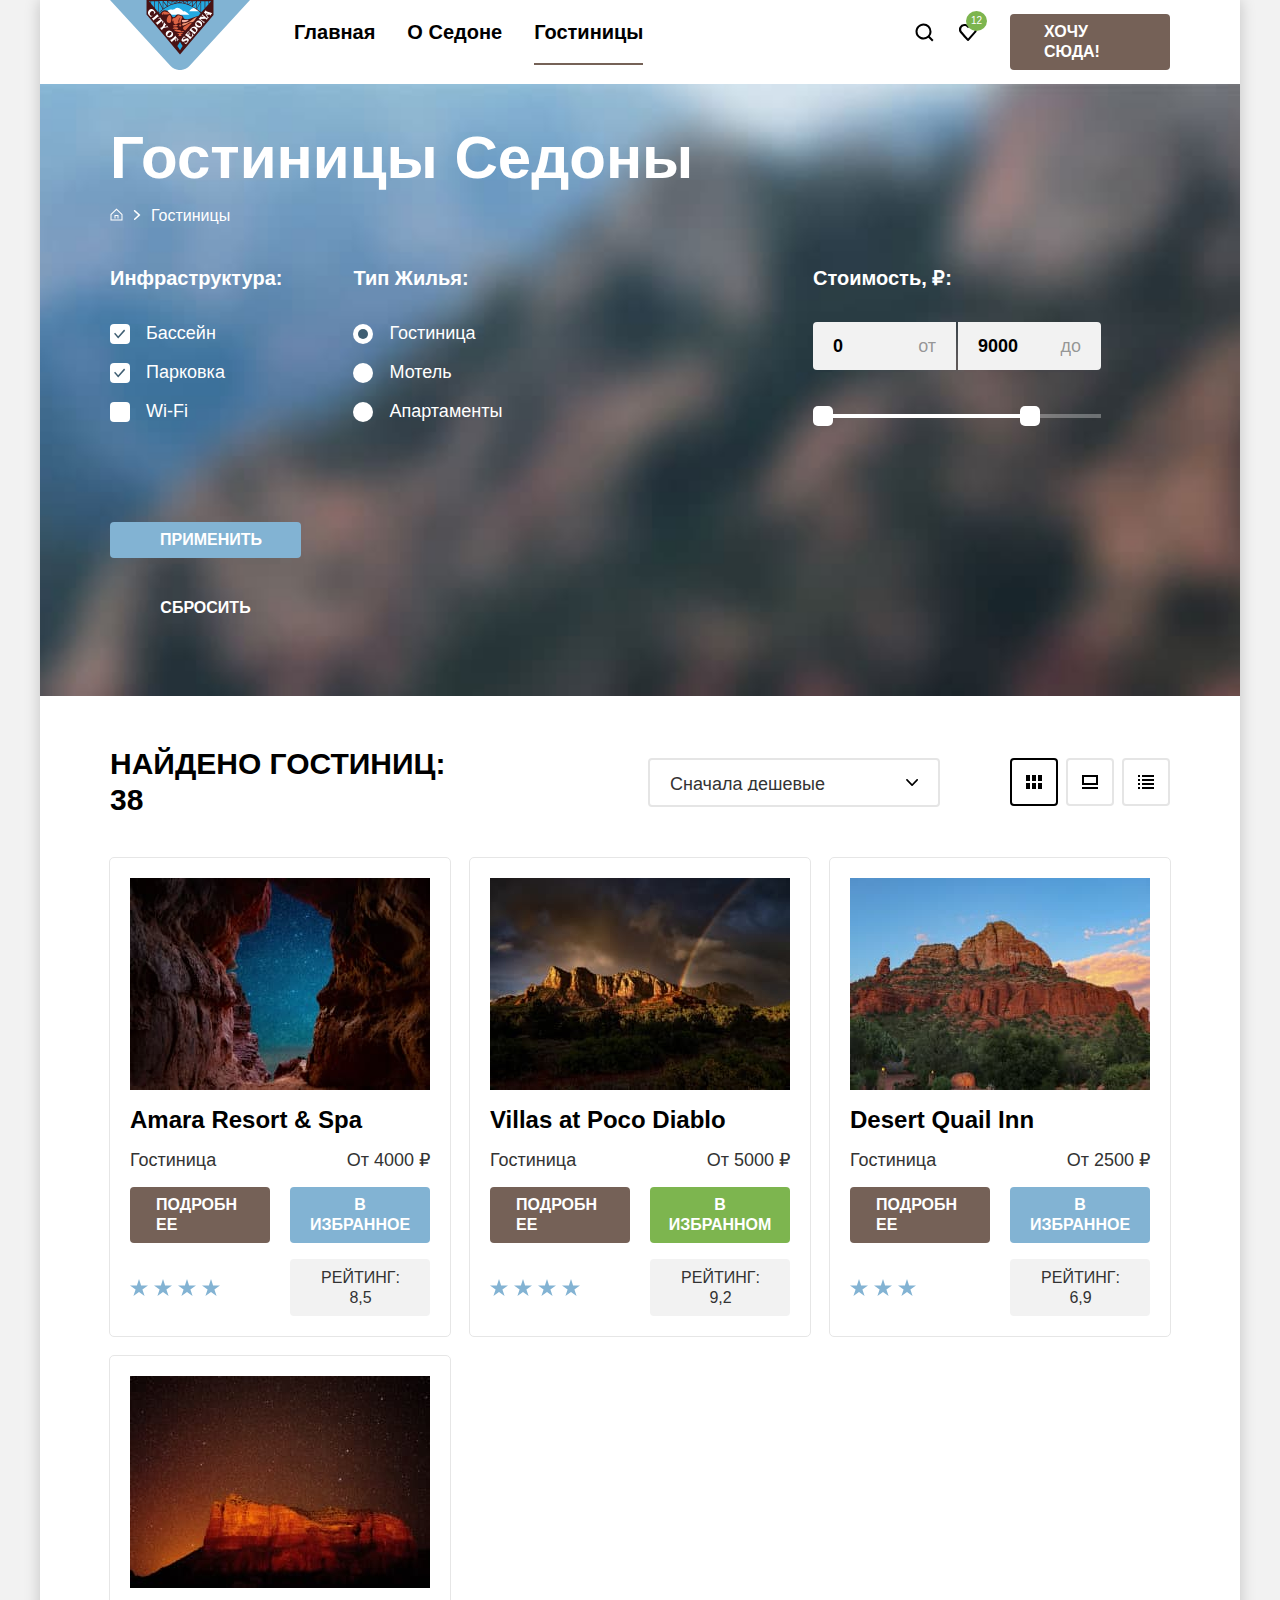
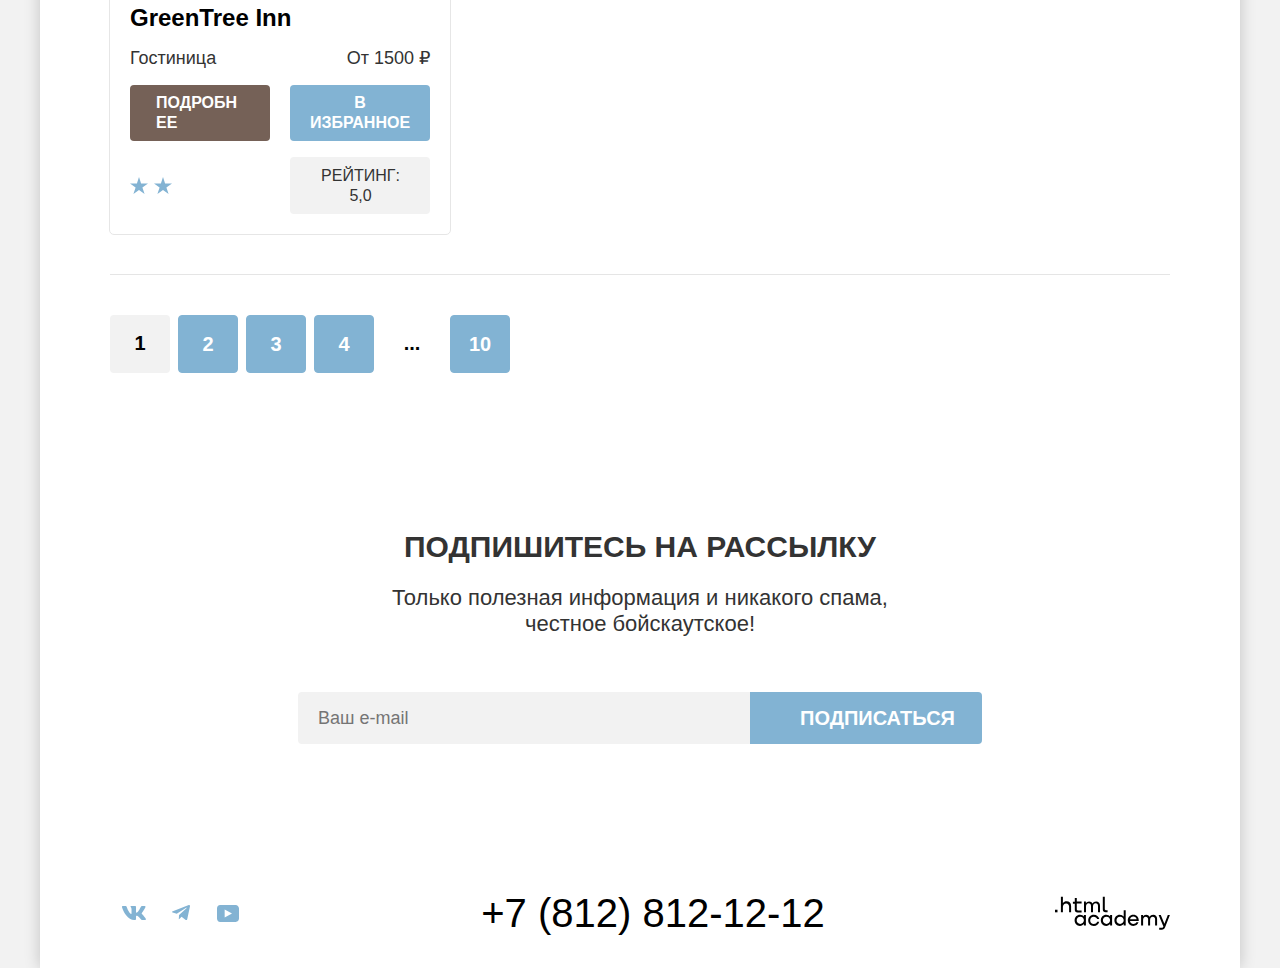
==== commit 3e0007d1: "Merge pull request #9 from AlexanderShuvatov/master" ====
--- a/catalog.html
+++ b/catalog.html
@@ -67,22 +67,24 @@
                   <li class="filter-input checkbox-filter-input">
                     <label class="filter-label" for="swimming-pool">
                       <input class="checkbox-input visually-hidden" type="checkbox" id="swimming-pool" name="Бассейн"
-                        value="Да" checked>Бассейн
+                        value="Да" checked>
                       <span class="checkbox-mark"></span>
+                      Бассейн
                     </label>
                   </li>
                   <li class="filter-input checkbox-filter-input">
                     <label class="filter-label" for="parking">
                       <input class="checkbox-input visually-hidden" type="checkbox" id="parking" name="Парковка"
-                        value="Да" checked>Парковка
+                        value="Да" checked>
                       <span class="checkbox-mark"></span>
+                      Парковка
                     </label>
                   </li>
                   <li class="filter-input checkbox-filter-input">
                     <label class="filter-label" for="wi-fi">
-                      <input class="checkbox-input visually-hidden" type="checkbox" id="wi-fi" name="Wi-Fi"
-                        value="Да">Wi-Fi
+                      <input class="checkbox-input visually-hidden" type="checkbox" id="wi-fi" name="Wi-Fi" value="Да">
                       <span class="checkbox-mark"></span>
+                      Wi-Fi
                     </label>
                   </li>
                 </ul>
@@ -93,22 +95,25 @@
                   <li class="filter-input radio-filter-input">
                     <label class="filter-label" for="hotel">
                       <input class="radio-input visually-hidden" type="radio" id="hotel" name="Тип жилья:"
-                        value="Гостиница" tabindex="0" checked>Гостиница
+                        value="Гостиница" tabindex="0" checked>
                       <span class="radio-mark"></span>
+                      Гостиница
                     </label>
                   </li>
                   <li class="filter-input radio-filter-input">
                     <label class="filter-label" for="motel">
                       <input class="radio-input visually-hidden" type="radio" id="motel" name="Тип жилья:"
-                        value="Мотель" tabindex="0">Мотель
+                        value="Мотель" tabindex="0">
                       <span class="radio-mark"></span>
+                      Мотель
                     </label>
                   </li>
                   <li class="filter-input radio-filter-input">
                     <label class="filter-label" for="apartments">
                       <input class="radio-input visually-hidden" type="radio" id="apartments" name="Тип жилья:"
-                        value="Апартаменты" tabindex="0">Апартаменты
+                        value="Апартаменты" tabindex="0">
                       <span class="radio-mark"></span>
+                      Апартаменты
                     </label>
                   </li>
                 </ul>
--- a/styles/styles.css
+++ b/styles/styles.css
@@ -84,18 +84,18 @@
 }
 
 .navigation-logo:hover {
-  opacity: 75%;
+  opacity: 0.7;
 }
 
 .navigation-logo:focus-visible {
   outline: none;
   box-shadow: inset 0 0 0 3px #68A2CA;
   border-radius: 4px;
-  opacity: 75%;
+  opacity: 0.7;
 }
 
 .navigation-logo:active {
-  opacity: 50%;
+  opacity: 0.7;
 }
 
 .navigation-list {
@@ -125,18 +125,18 @@
 }
 
 .navigation-link:hover {
-  opacity: 75%;
+  opacity: 0.7;
 }
 
 .navigation-link:focus-visible {
   outline: none;
   box-shadow: inset 0 0 0 3px #68A2CA;
   border-radius: 4px;
-  opacity: 75%;
+  opacity: 0.7;
 }
 
 .navigation-link:active {
-  opacity: 50%;
+  opacity: 0.5;
 }
 
 .navigation-link-current::before {
@@ -192,18 +192,18 @@
 }
 
 .navigation-user-link:hover {
-  opacity: 75%;
+  opacity: 0.7;
 }
 
 .navigation-user-link:focus-visible {
   outline: none;
   box-shadow: inset 0 0 0 3px #68A2CA;
   border-radius: 4px;
-  opacity: 75%;
+  opacity: 0.7;
 }
 
 .navigation-user-link:active {
-  opacity: 50%;
+  opacity: 0.5;
 }
 
 .navigation-favourites-number {
@@ -234,7 +234,9 @@
 
 .navigation-user-link-btn {
   display: block;
+  max-width: 160px;
   padding: 8px 34px;
+  box-sizing: border-box;
 
   font-size: 16px;
   line-height: 20px;
@@ -367,7 +369,7 @@
   flex-direction: row-reverse;
 }
 
-.advantages-description {
+.advantages-item-short {
   display: flex;
   flex-direction: column;
   gap: 30px;
@@ -379,15 +381,15 @@
   box-sizing: border-box;
 }
 
-.advantages-description:nth-child(even) {
+.advantages-item-short:nth-child(even) {
   background-color: rgba(131, 179, 211, 0.12);
 }
 
-.advantages-description:nth-child(odd) {
+.advantages-item-short:nth-child(odd) {
   background-color: rgba(131, 179, 211, 0.2);
 }
 
-.advantages-description::before {
+.advantages-item-short::before {
   width: 60px;
   height: 2px;
 
@@ -397,7 +399,7 @@
   order: 2;
 }
 
-.advantages-item-with-photo .advantages-description::before {
+.advantages-item-with-photo .advantages-item-short::before {
   background-color: rgba(255, 255, 255, 0.3);
 }
 
@@ -541,6 +543,7 @@
 }
 
 .search-btn {
+  max-width: 400px;
   padding: 8px 50px;
 
   font-family: inherit;
@@ -610,7 +613,12 @@
   border-bottom-left-radius: 4px;
 }
 
+.subscribe-email:hover {
+  background-color: #E5E5E5;
+}
+
 .subscribe-email:focus {
+  background-color: #E5E5E5;
   outline: 3px solid #68A2CA;
   border-radius: 4px;
 }
@@ -845,17 +853,17 @@
 }
 
 .breadcrumbs-item-link:hover {
-  opacity: 60%;
+  opacity: 0.6;
 }
 
 .breadcrumbs-item-link:focus-visible {
   outline: 3px solid #68A2CA;
   border-radius: 4px;
-  opacity: 60%;
+  opacity: 0.6;
 }
 
 .breadcrumbs-item-link:active {
-  opacity: 30%;
+  opacity: 0.3;
 }
 
 .catalog-filter {
@@ -982,7 +990,7 @@
 }
 
 .filter-input:hover {
-  opacity: 60%;
+  opacity: 0.6;
 }
 
 .checkbox-input:focus-visible + .checkbox-mark,
@@ -991,12 +999,12 @@
 }
 
 .filter-input:active {
-  opacity: 30%;
+  opacity: 0.3;
 }
 
 .filter-input:has(.checkbox-input:disabled),
 .filter-input:has(.radio-input:disabled) {
-  opacity: 30%;
+  opacity: 0.3;
 }
 
 .cost-filter-field {
@@ -1038,10 +1046,18 @@
   line-height: 24px;
   font-weight: 700;
 
-  border-style: none;
+  background-color: #F2F2F2;
+  border-style: none;
+
+  transition: background-color 0.2s ease-in;
+}
+
+.cost-filter-input:hover {
+  background-color: #E5E5E5;
 }
 
 .cost-filter-input:focus-visible {
+  background-color: #E5E5E5;
   outline: 2px solid #83B3D3;
 }
 
@@ -1351,19 +1367,19 @@
 }
 
 .hotels-item-img-link:hover .hotels-item-img {
-  opacity: 75%;
+  opacity: 0.7;
 }
 
 .hotels-item-img-link:active .hotels-item-img {
-  opacity: 50%;
+  opacity: 0.5;
 }
 
 .hotels-item-title-link:hover .catalog-hotel-title {
-  opacity: 75%;
+  opacity: 0.7;
 }
 
 .hotels-item-title-link:active .catalog-hotel-title {
-  opacity: 50%;
+  opacity: 0.5;
 }
 
 .hotels-item-img {
@@ -1703,7 +1719,12 @@
   border-radius: 4px;
 }
 
+.modal-input:hover {
+  background-color: #E5E5E5;
+}
+
 .modal-input:focus {
+  background-color: #E5E5E5;
   outline: 3px solid #83B3D3;
 }
 
@@ -1822,6 +1843,7 @@
   padding: 24px 20px;
 
   border-style: none;
+  border-radius: 4px;
   opacity: 0.2;
 
   cursor: pointer;
@@ -1849,10 +1871,12 @@
 }
 
 .number-change-button:hover {
+  background-color: #E5E5E5;
   opacity: 1;
 }
 
 .number-change-button:focus-visible {
+  background-color: #E5E5E5;
   outline: 3px solid #83B3D3;
   border-radius: 4px;
   opacity: 1;
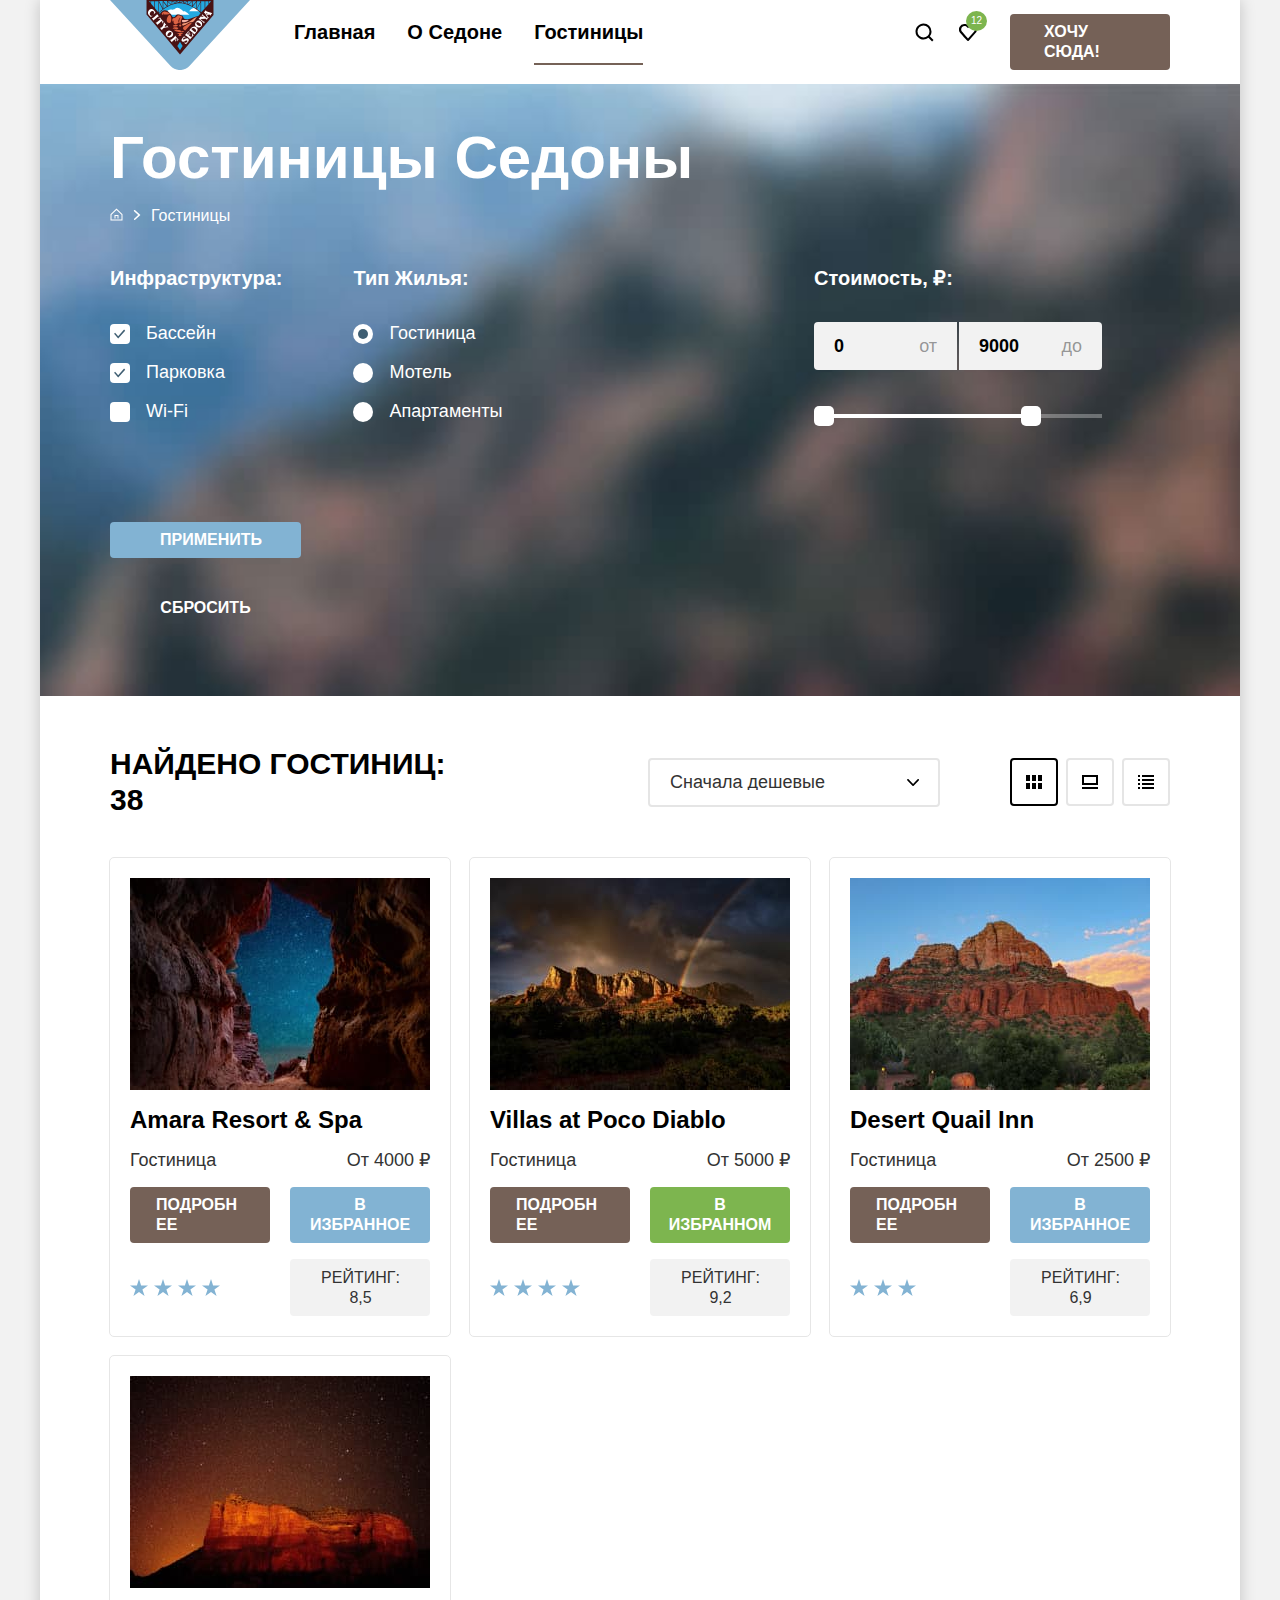
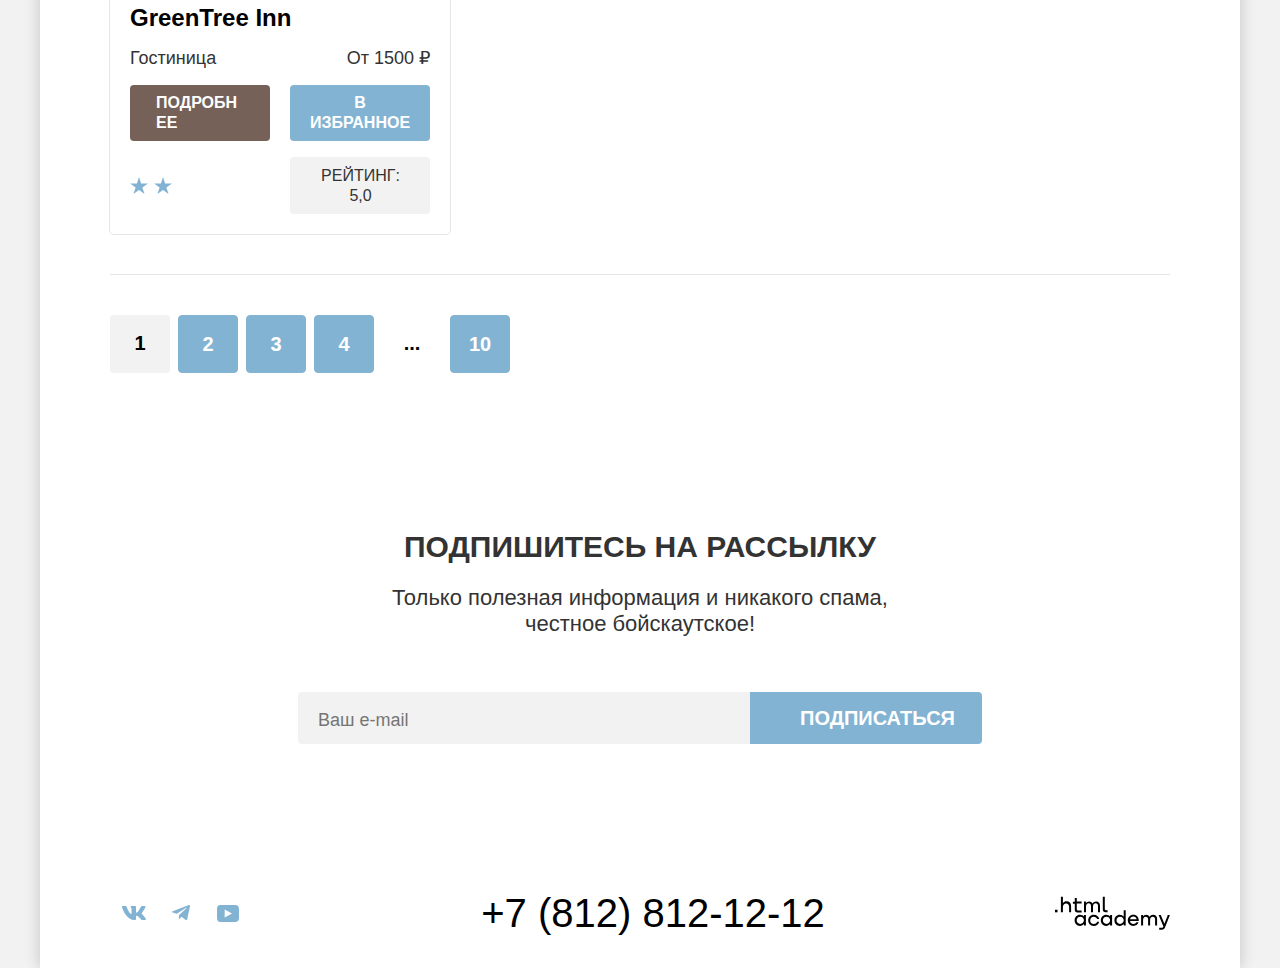
==== commit 4e954389: "Merge pull request #10 from AlexanderShuvatov/master" ====
--- a/catalog.html
+++ b/catalog.html
@@ -12,7 +12,7 @@
     <div class="site-container">
       <header data-test="header" class="page-header">
         <nav class="navigation">
-          <a class="navigation-logo" href="index.html">
+          <a class="navigation-logo-link" href="index.html">
             <img src="images/logo-city-of-sedona.svg" width="140" height="70" alt="Логотип сайта Седона"></a>
           <ul class="navigation-list">
             <li class="navigation-item">
@@ -132,8 +132,10 @@
                 </label>
                 <div class="range-slider">
                   <div class="range-bar" style="left: 0; width: 227px">
-                    <button class="range-slider-handler range-slider-handler-min" type="button"></button>
-                    <button class="range-slider-handler range-slider-handler-max" type="button"></button>
+                    <button class="range-slider-handler range-slider-handler-min" type="button"
+                      aria-label="Слайдер минимального значения цены"></button>
+                    <button class="range-slider-handler range-slider-handler-max" type="button"
+                      aria-label="Слайдер максимального значения цены"></button>
                   </div>
                 </div>
               </fieldset>
@@ -156,17 +158,17 @@
             <ul class="view-change-list">
               <li class="view-change-item">
                 <a class="view-change-link view-change-link-tile current" href="catalog.html?view=tile">
-                  <span class="visually-hidden">Плитка</span>
+                  <span class="visually-hidden">Вид плиткой</span>
                 </a>
               </li>
               <li class="view-change-item">
                 <a class="view-change-link view-change-link-card" href="catalog.html?view=card">
-                  <span class="visually-hidden">Карточка</span>
+                  <span class="visually-hidden">Вид карточками</span>
                 </a>
               </li>
               <li class="view-change-item">
                 <a class="view-change-link view-change-link-list" href="catalog.html?view=list">
-                  <span class="visually-hidden">Список</span>
+                  <span class="visually-hidden">Вид списком</span>
                 </a>
               </li>
             </ul>
@@ -322,7 +324,7 @@
         <address class="phone-number">
           <a class="phone-number-link" href="tel:+78128121212">+7 (812) 812-12-12</a>
         </address>
-        <a class="htmlacademy-logo-link" href="https://htmlacademy.ru">
+        <a class="htmlacademy-logo-link" href="https://htmlacademy.ru" aria-label="Перейти на сайт HTML Academy">
           <svg class="htmlacademy-logo" width="115" height="34" viewBox="0 0 115 34" fill="black"
             xmlns="http://www.w3.org/2000/svg">
             <path d="M0 13.7232V16.3232H2.5V13.7232H0Z" />
--- a/styles/styles.css
+++ b/styles/styles.css
@@ -71,31 +71,29 @@
   font-weight: 700;
 }
 
-.navigation-logo {
+.navigation-logo-link {
   display: block;
   z-index: 1;
 
   width: 138px;
   margin-bottom: -11px;
 
-  object-fit: contain;
-
   transition: opacity 0.2s ease-in;
 }
 
-.navigation-logo:hover {
+.navigation-logo-link:hover {
   opacity: 0.7;
 }
 
-.navigation-logo:focus-visible {
+.navigation-logo-link:focus-visible {
   outline: none;
   box-shadow: inset 0 0 0 3px #68A2CA;
   border-radius: 4px;
   opacity: 0.7;
 }
 
-.navigation-logo:active {
-  opacity: 0.7;
+.navigation-logo-link:active {
+  opacity: 0.5;
 }
 
 .navigation-list {
@@ -139,7 +137,7 @@
   opacity: 0.5;
 }
 
-.navigation-link-current::before {
+.navigation-link-current::after {
   position: absolute;
   right: 16px;
   bottom: -1px;
@@ -600,7 +598,7 @@
 
 .subscribe-email {
   flex-grow: 1;
-  padding: 14px 20px;
+  padding: 16px 20px 12px;
   box-sizing: border-box;
 
   font-family: inherit;
@@ -611,6 +609,8 @@
   border-style: none;
   border-top-left-radius: 4px;
   border-bottom-left-radius: 4px;
+
+  transition: background-color 0.2s ease-in;
 }
 
 .subscribe-email:hover {
@@ -780,7 +780,7 @@
 .filter-container {
   display: flex;
   flex-direction: column;
-  padding: 35px 70px 70px 70px;
+  padding: 35px 69px 70px 70px;
 
   color: #ffffff;
 
@@ -1103,7 +1103,7 @@
   max-width: 288px;
   height: 4px;
 
-  background-color: rgba(255, 255, 255, 1);
+  background-color: #ffffff;
 }
 
 .range-slider-handler {
@@ -1113,7 +1113,7 @@
   width: 20px;
   height: 20px;
 
-  background-color: rgba(255, 255, 255, 1);
+  background-color: #ffffff;
   border-style: none;
   border-radius: 5px;
 
@@ -1241,7 +1241,7 @@
 .sorting-select {
   width: 292px;
   max-height: 49px;
-  padding: 14px 35px 14px 20px;
+  padding: 12px 35px 15px 20px;
   box-sizing: border-box;
 
   font-family: inherit;
@@ -1252,7 +1252,7 @@
   background-color: #ffffff;
   background-image: url(../images/sorting-select-icon.svg);
   background-repeat: no-repeat;
-  background-position: center right 20px;
+  background-position: center right 19px;
   border: 2px solid #E5E5E5;
   border-radius: 4px;
 
@@ -1337,8 +1337,9 @@
 
 .catalog-hotels-list {
   display: grid;
-  grid-template-columns: repeat(3, 1fr);
+  grid-template-columns: repeat(auto-fill, 340px);
   gap: 20px;
+  width: 100%;
   margin: 0;
   padding: 0;
 
@@ -1603,7 +1604,7 @@
   width: 717px;
   margin: auto;
 
-  background-color: rgba(255, 255, 255, 1);
+  background-color: #ffffff;
   border-radius: 30px;
 }
 
@@ -1613,54 +1614,6 @@
   display: flex;
   flex-direction: column;
   padding: 64px 70px;
-}
-
-.modal-close-button {
-  position: absolute;
-  top: 64px;
-  right: 52px;
-
-  display: flex;
-  justify-content: center;
-  align-items: center;
-  width: 52px;
-  height: 52px;
-  padding: 0;
-
-  background-color: #F2F2F2;
-  border-style: none;
-  border-radius: 50%;
-
-  cursor: pointer;
-  transition: background-color 0.2s ease-in;
-}
-
-.modal-close-button::before {
-  width: 14px;
-  height: 14px;
-
-  mask-image: url(../images/modal-close-button.svg);
-  mask-repeat: no-repeat;
-  mask-size: contain;
-  mask-position: center;
-  background-color: rgba(0, 0, 0, 1);
-
-  content: "";
-
-  transition: background-color 0.2s ease-in;
-}
-
-.modal-close-button:hover {
-  background-color: #E5E5E5;
-}
-
-.modal-close-button:focus-visible {
-  background-color: #E5E5E5;
-  outline: 3px solid #83B3D3;
-}
-
-.modal-close-button:active::before {
-  background-color: rgba(0, 0, 0, 0.3);
 }
 
 .modal-title {
@@ -1672,6 +1625,54 @@
   font-weight: 700;
   text-transform: uppercase;
   color: #000000;
+}
+
+.modal-close-button {
+  position: absolute;
+  top: 64px;
+  right: 52px;
+
+  display: flex;
+  justify-content: center;
+  align-items: center;
+  width: 52px;
+  height: 52px;
+  padding: 0;
+
+  background-color: #F2F2F2;
+  border-style: none;
+  border-radius: 50%;
+
+  cursor: pointer;
+  transition: background-color 0.2s ease-in;
+}
+
+.modal-close-button::before {
+  width: 14px;
+  height: 14px;
+
+  mask-image: url(../images/modal-close-button.svg);
+  mask-repeat: no-repeat;
+  mask-size: contain;
+  mask-position: center;
+  background-color: #000000;
+
+  content: "";
+
+  transition: background-color 0.2s ease-in;
+}
+
+.modal-close-button:hover {
+  background-color: #E5E5E5;
+}
+
+.modal-close-button:focus-visible {
+  background-color: #E5E5E5;
+  outline: 3px solid #83B3D3;
+}
+
+.modal-close-button:active::before {
+  background-color: rgba(0, 0, 0, 0.3);
 }
 
 .modal-form {
@@ -1735,7 +1736,7 @@
 
 .date-icon-button {
   position: absolute;
-  right: 14px;
+  right: 20px;
   width: 20px;
 
   display: block;
@@ -1781,7 +1782,7 @@
   line-height: 21px;
 }
 
-.input-error {
+.input-notification-error {
   color: #FF5757;
 }
 
@@ -1801,16 +1802,6 @@
   position: relative;
 
   grid-column: 1/2;
-  display: flex;
-  align-items: center;
-  margin: 0;
-  padding: 0;
-
-  border-style: none;
-}
-
-.kids-number-fieldset {
-  grid-column: 3/4;
   display: flex;
   align-items: center;
   margin: 0;
@@ -1894,6 +1885,16 @@
   margin: 0;
 }
 
+.kids-number-fieldset {
+  grid-column: 3/4;
+  display: flex;
+  align-items: center;
+  margin: 0;
+  padding: 0;
+
+  border-style: none;
+}
+
 .tooltip-container {
   position: relative;
 
@@ -1933,7 +1934,7 @@
   width: 256px;
   min-height: 143px;
   margin: 0;
-  padding: 18px 18px 18px 22px;
+  padding: 20px 18px 18px 22px;
   box-sizing: border-box;
 
   font-size: 16px;
@@ -1942,7 +1943,7 @@
   text-transform: none;
   color: #FFFFFF;
 
-  background-color: rgba(51, 51, 51, 1);
+  background-color: #333333;
   border-radius: 10px;
   box-shadow: 0 15px 30px rgba(0, 0, 0, 0.3);
 }
@@ -1965,7 +1966,7 @@
 
 .find-btn {
   grid-column: 1/4;
-  padding: 18px 0;
+  padding: 18px 10px 18px 15px;
 
   font-size: 20px;
   line-height: 24px;
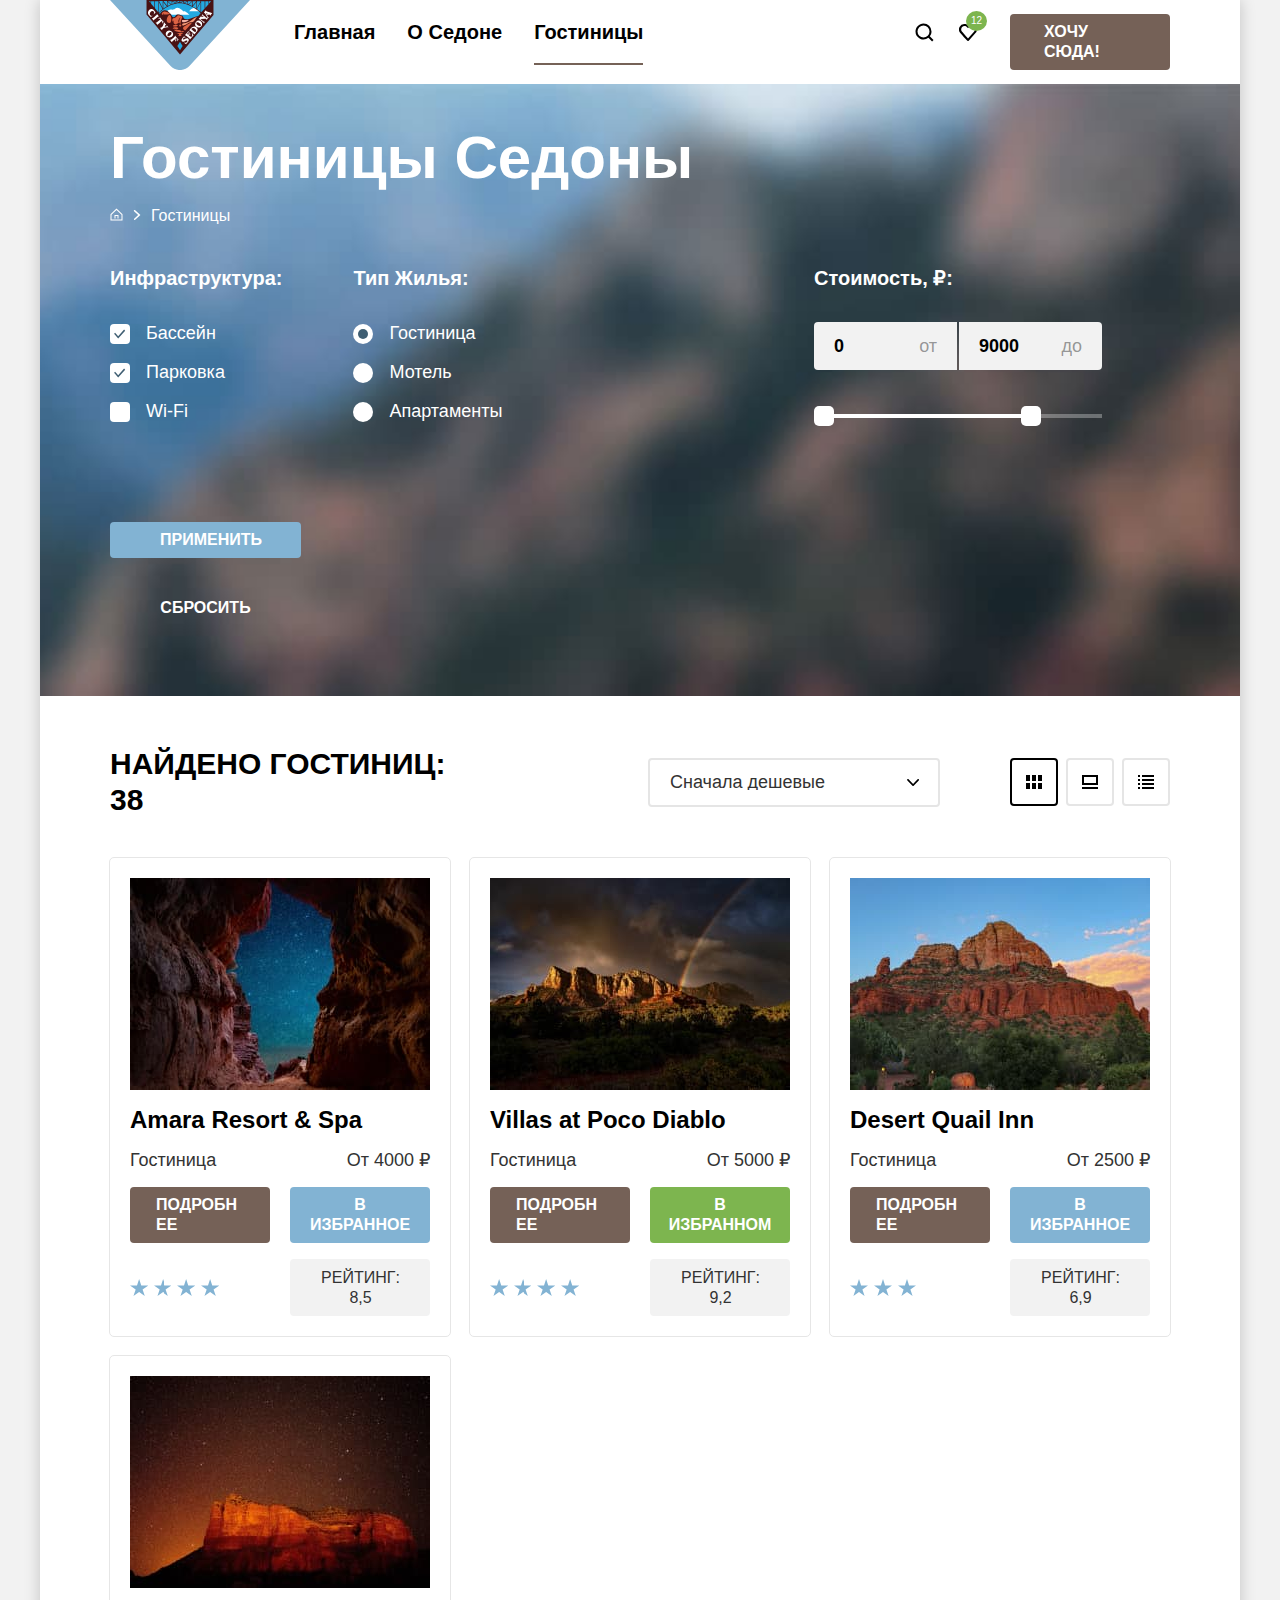
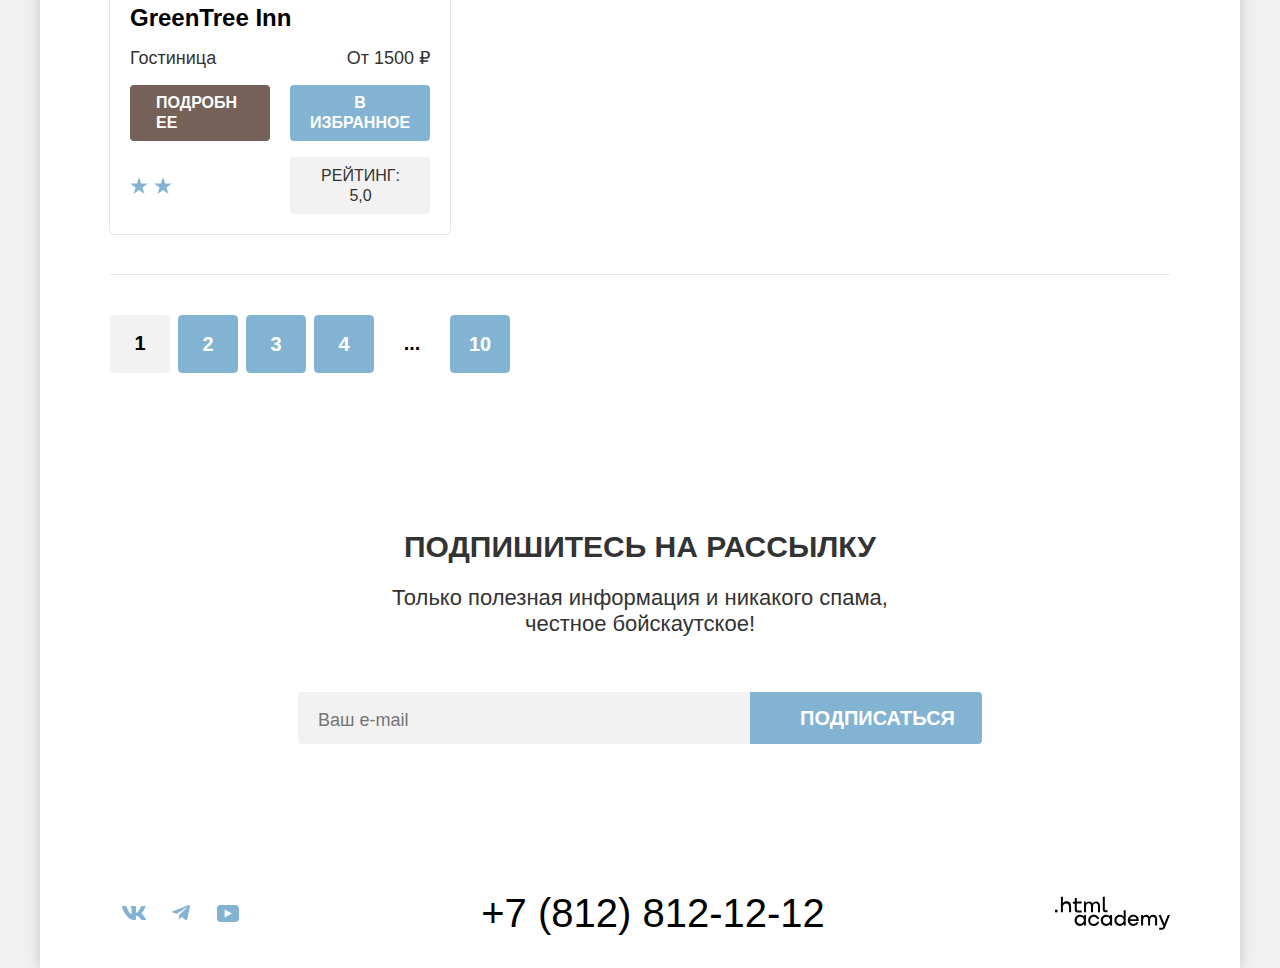
==== commit 6f2fceaa: "Исправляет замечания по защите проекта" ====
--- a/catalog.html
+++ b/catalog.html
@@ -13,7 +13,7 @@
       <header data-test="header" class="page-header">
         <nav class="navigation">
           <a class="navigation-logo-link" href="index.html">
-            <img src="images/logo-city-of-sedona.svg" width="140" height="70" alt="Логотип сайта Седона"></a>
+            <img src="images/logo-city-of-sedona.svg" width="140" height="70" alt="Логотип сайта Седона."></a>
           <ul class="navigation-list">
             <li class="navigation-item">
               <a class="navigation-link" href="index.html">Главная</a>
@@ -176,7 +176,7 @@
               <li class="catalog-hotel-card">
                 <a class="hotels-item-img-link" href="#" tabindex="-1">
                   <img class="hotels-item-img" src="images/catalog/hotel-amara-resort-spa.jpg" width="300" height="212"
-                    alt="Амара Резорт и Спа">
+                    alt="Амара Резорт и Спа.">
                 </a>
                 <a class="hotels-item-link hotels-item-title-link" href="#" tabindex="-1">
                   <h3 class="catalog-hotel-title">Amara Resort & Spa</h3>
@@ -185,19 +185,15 @@
                 <p class="hotel-cost">От 4000 ₽</p>
                 <a class="more-details-btn btn-main" href="#">Подробнее</a>
                 <button class="add-to-favourite-btn btn-additional" type="button">В избранное</button>
-                <p class="hotel-stars">
-                  <span class="visually-hidden">4 звезды</span>
-                  <span class="hotel-single-star"></span>
-                  <span class="hotel-single-star"></span>
-                  <span class="hotel-single-star"></span>
-                  <span class="hotel-single-star"></span>
+                <p class="hotel-stars hotel-stars-4" aria-label="4 звезды">
+                  <span class="visually-hidden">Количество звезд</span>
                 </p>
                 <p class="hotel-rating">Рейтинг: 8,5</p>
               </li>
               <li class="catalog-hotel-card">
                 <a class="hotels-item-img-link" href="#" tabindex="-1">
                   <img class="hotels-item-img" src="images/catalog/hotel-villas-at-poco-diablo.jpg" width="300"
-                    height="212" alt="Виллы Оф Поко Дайабло">
+                    height="212" alt="Виллы Оф Поко Дайабло.">
                 </a>
                 <a class="hotels-item-link hotels-item-title-link" href="#" tabindex="-1">
                   <h3 class="catalog-hotel-title">Villas at Poco Diablo</h3>
@@ -206,19 +202,15 @@
                 <p class="hotel-cost">От 5000 ₽</p>
                 <a class="more-details-btn btn-main" href="#">Подробнее</a>
                 <button class="add-to-favourite-btn btn-additional active" type="button">В избранном</button>
-                <p class="hotel-stars">
-                  <span class="visually-hidden">4 звезды</span>
-                  <span class="hotel-single-star"></span>
-                  <span class="hotel-single-star"></span>
-                  <span class="hotel-single-star"></span>
-                  <span class="hotel-single-star"></span>
+                <p class="hotel-stars hotel-stars-4" aria-label="4 звезды">
+                  <span class="visually-hidden">Количество звезд</span>
                 </p>
                 <p class="hotel-rating">Рейтинг: 9,2</p>
               </li>
               <li class="catalog-hotel-card">
                 <a class="hotels-item-img-link" href="#" tabindex="-1">
                   <img class="hotels-item-img" src="images/catalog/hotel-desert-quail-inn.jpg" width="300" height="212"
-                    alt="Дезерт Квейл Инн">
+                    alt="Дезерт Квейл Инн.">
                 </a>
                 <a class="hotels-item-link hotels-item-title-link" href="#" tabindex="-1">
                   <h3 class="catalog-hotel-title">Desert Quail Inn</h3>
@@ -227,18 +219,15 @@
                 <p class="hotel-cost">От 2500 ₽</p>
                 <a class="more-details-btn btn-main" href="#">Подробнее</a>
                 <button class="add-to-favourite-btn btn-additional" type="button">В избранное</button>
-                <p class="hotel-stars">
-                  <span class="visually-hidden">3 звезды</span>
-                  <span class="hotel-single-star"></span>
-                  <span class="hotel-single-star"></span>
-                  <span class="hotel-single-star"></span>
+                <p class="hotel-stars hotel-stars-3" aria-label="3 звезды">
+                  <span class="visually-hidden">Количество звезд</span>
                 </p>
                 <p class="hotel-rating">Рейтинг: 6,9</p>
               </li>
               <li class="catalog-hotel-card">
                 <a class="hotels-item-img-link" href="#" tabindex="-1">
                   <img class="hotels-item-img" src="images/catalog/hotel-greentree-inn.jpg" width="300" height="212"
-                    alt="Гринтри Инн">
+                    alt="Гринтри Инн.">
                 </a>
                 <a class="hotels-item-link hotels-item-title-link" href="#" tabindex="-1">
                   <h3 class="catalog-hotel-title">GreenTree Inn</h3>
@@ -247,10 +236,8 @@
                 <p class="hotel-cost">От 1500 ₽</p>
                 <a class="more-details-btn btn-main" href="#">Подробнее</a>
                 <button class="add-to-favourite-btn btn-additional" type="button">В избранное</button>
-                <p class="hotel-stars">
-                  <span class="visually-hidden">2 звезды</span>
-                  <span class="hotel-single-star"></span>
-                  <span class="hotel-single-star"></span>
+                <p class="hotel-stars hotel-stars-2" aria-label="2 звезды">
+                  <span class="visually-hidden">Количество звезд</span>
                 </p>
                 <p class="hotel-rating">Рейтинг: 5,0</p>
               </li>
@@ -292,39 +279,43 @@
         <ul class="socials-list">
           <li class="socials-item">
             <a class="social-link" href="#">
-              <svg class="social-logo social-logo-vk" aria-hidden="true" focusable="false" width="24" height="14"
-                viewBox="0 0 24 14" fill="#83B3D3" xmlns="http://www.w3.org/2000/svg">
+              <svg class="social-logo social-logo-vk" role="img" aria-label="Перейти на страницу В Контакте."
+                aria-hidden="true" focusable="false" width="24" height="14" viewBox="0 0 24 14" fill="#83B3D3"
+                xmlns="http://www.w3.org/2000/svg">
                 <path fill-rule="evenodd" clip-rule="evenodd"
                   d="M23.45 0.948C23.616 0.402 23.45 0 22.655 0H20.03C19.362 0 19.054 0.347 18.887 0.73C18.887 0.73 17.552 3.926 15.661 6.002C15.049 6.604 14.771 6.795 14.437 6.795C14.27 6.795 14.019 6.604 14.019 6.057V0.948C14.019 0.292 13.835 0 13.279 0H9.151C8.734 0 8.483 0.304 8.483 0.593C8.483 1.214 9.429 1.358 9.526 3.106V6.904C9.526 7.737 9.373 7.888 9.039 7.888C8.149 7.888 5.984 4.677 4.699 1.003C4.45 0.288 4.198 0 3.527 0H0.9C0.15 0 0 0.347 0 0.73C0 1.412 0.89 4.8 4.145 9.281C6.315 12.341 9.37 14 12.153 14C13.822 14 14.028 13.632 14.028 12.997V10.684C14.028 9.947 14.186 9.8 14.715 9.8C15.105 9.8 15.772 9.992 17.33 11.467C19.11 13.216 19.403 14 20.405 14H23.03C23.78 14 24.156 13.632 23.94 12.904C23.702 12.18 22.852 11.129 21.725 9.882C21.113 9.172 20.195 8.407 19.916 8.024C19.527 7.533 19.638 7.314 19.916 6.877C19.916 6.877 23.116 2.451 23.449 0.948H23.45Z" />
               </svg>
-              <span class="visually-hidden">В Контакте</span>
+              <span class="visually-hidden">Логотип В Контакте</span>
             </a>
           </li>
           <li class="socials-item">
             <a class="social-link" href="#">
-              <svg class="social-logo social-logo-telegram" aria-hidden="true" focusable="false" width="18" height="16"
-                viewBox="0 0 18 16" fill="#83B3D3" xmlns="http://www.w3.org/2000/svg">
+              <svg class="social-logo social-logo-telegram" role="img" aria-label="Перейти на страницу в Телеграм."
+                aria-hidden="true" focusable="false" width="18" height="16" viewBox="0 0 18 16" fill="#83B3D3"
+                xmlns="http://www.w3.org/2000/svg">
                 <path
                   d="M16.785 0.0992597L0.840489 6.24776C-0.247661 6.68481 -0.241365 7.29184 0.640845 7.56253L4.73445 8.83953L14.2058 2.8637C14.6537 2.59121 15.0629 2.7378 14.7265 3.03636L7.05283 9.96185H7.05103L7.05283 9.96275L6.77045 14.1823C7.18413 14.1823 7.36669 13.9925 7.59871 13.7686L9.58705 11.8351L13.7229 14.89C14.4855 15.31 15.0332 15.0941 15.2229 14.1841L17.9379 1.38885C18.2158 0.274623 17.5126 -0.229883 16.785 0.0992597Z" />
               </svg>
-              <span class="visually-hidden">Телеграм</span>
+              <span class="visually-hidden">Логотип Телеграм</span>
             </a>
           </li>
           <li class="socials-item">
             <a class="social-link" href="#">
-              <svg class="social-logo social-logo-youtube" aria-hidden="true" focusable="false" width="22" height="17"
-                viewBox="0 0 22 17" fill="#83B3D3" xmlns="http://www.w3.org/2000/svg">
+              <svg class="social-logo social-logo-youtube" role="img" aria-label="Перейти на страницу в Youtube."
+                aria-hidden="true" focusable="false" width="22" height="17" viewBox="0 0 22 17" fill="#83B3D3"
+                xmlns="http://www.w3.org/2000/svg">
                 <path
                   d="M18.607 0H3.17413C1.31343 0 0 1.59375 0 3.4V13.4937C0 15.4062 1.31343 17 3.17413 17H18.8259C20.4677 17 22 15.4062 22 13.6V3.4C21.7811 1.59375 20.4677 0 18.607 0ZM7.66169 12.5375V4.4625L14.995 8.5L7.66169 12.5375Z" />
               </svg>
-              <span class="visually-hidden">Youtube</span>
+              <span class="visually-hidden">Логотип Youtube</span>
             </a>
           </li>
         </ul>
         <address class="phone-number">
           <a class="phone-number-link" href="tel:+78128121212">+7 (812) 812-12-12</a>
         </address>
-        <a class="htmlacademy-logo-link" href="https://htmlacademy.ru" aria-label="Перейти на сайт HTML Academy">
+        <a class="htmlacademy-logo-link" href="https://htmlacademy.ru" role="img"
+          aria-label="Перейти на сайт HTML Academy.">
           <svg class="htmlacademy-logo" width="115" height="34" viewBox="0 0 115 34" fill="black"
             xmlns="http://www.w3.org/2000/svg">
             <path d="M0 13.7232V16.3232H2.5V13.7232H0Z" />
--- a/styles/styles.css
+++ b/styles/styles.css
@@ -466,7 +466,7 @@
   align-items: center;
   width: 400px;
   min-height: 385px;
-  padding: 10px 85px;
+  padding: 80px 85px;
   box-sizing: border-box;
 }
 
@@ -1118,6 +1118,7 @@
   border-radius: 5px;
 
   cursor: grab;
+  transition: background-color 0.2s ease-in;
 }
 
 .range-slider-handler-min {
@@ -1126,6 +1127,10 @@
 
 .range-slider-handler-max {
   right: 0;
+}
+
+.range-slider-handler:hover {
+  background-color: #c5c5c5;
 }
 
 .range-slider-handler:focus {
@@ -1470,21 +1475,30 @@
 }
 
 .hotel-stars {
-  display: flex;
-  flex-wrap: wrap;
-  gap: 6px;
-  justify-content: flex-start;
-  align-items: center;
-}
-
-.hotel-single-star {
+  background-image: url(../images/star-icon.svg);
+  background-repeat: space no-repeat;
+  background-position: left center;
+  background-size: 18px 17px;
+}
+
+.hotel-stars-1 {
   width: 18px;
-  height: 17px;
-
-  background-image: url(../images/star-icon.svg);
-  background-repeat: no-repeat;
-  background-position: center;
-  background-size: contain;
+}
+
+.hotel-stars-2 {
+  width: 42px;
+}
+
+.hotel-stars-3 {
+  width: 66px;
+}
+
+.hotel-stars-4 {
+  width: 89px;
+}
+
+.hotel-stars-5 {
+  width: 107px;
 }
 
 .hotel-rating {
